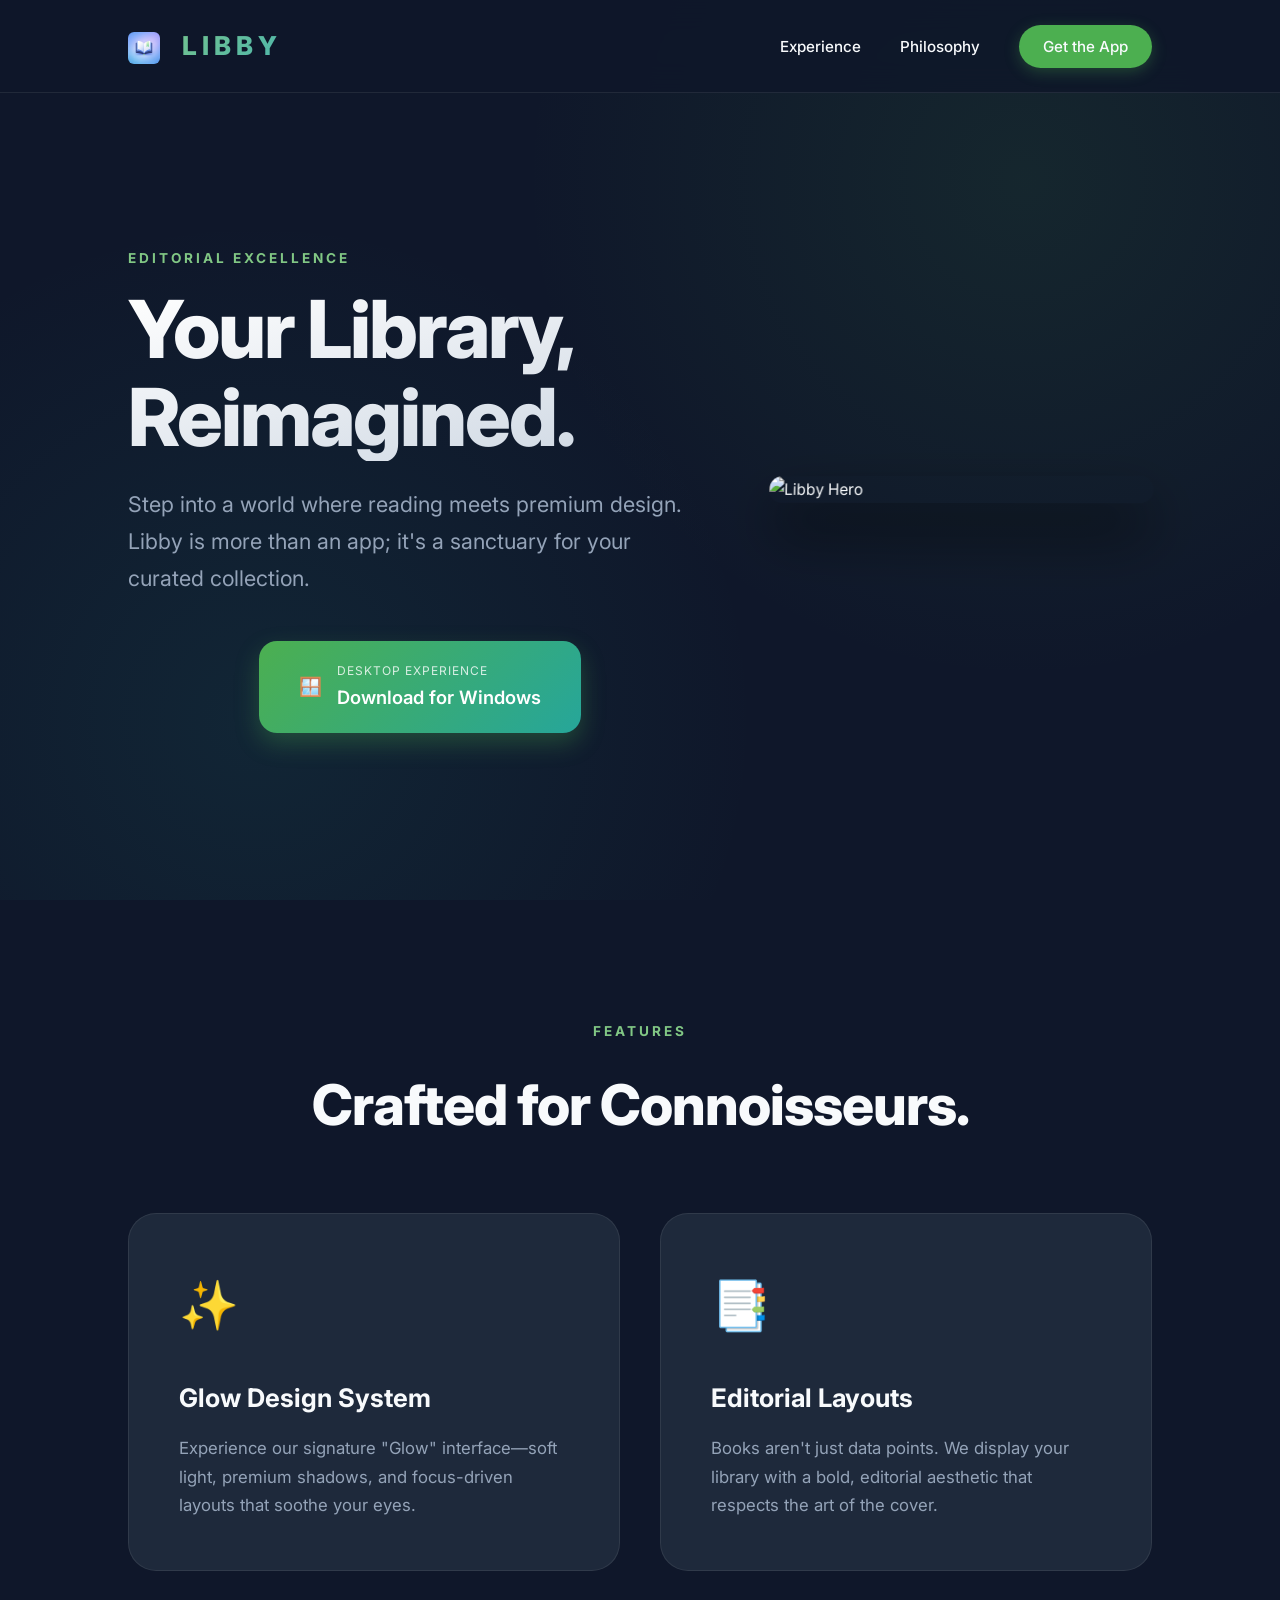
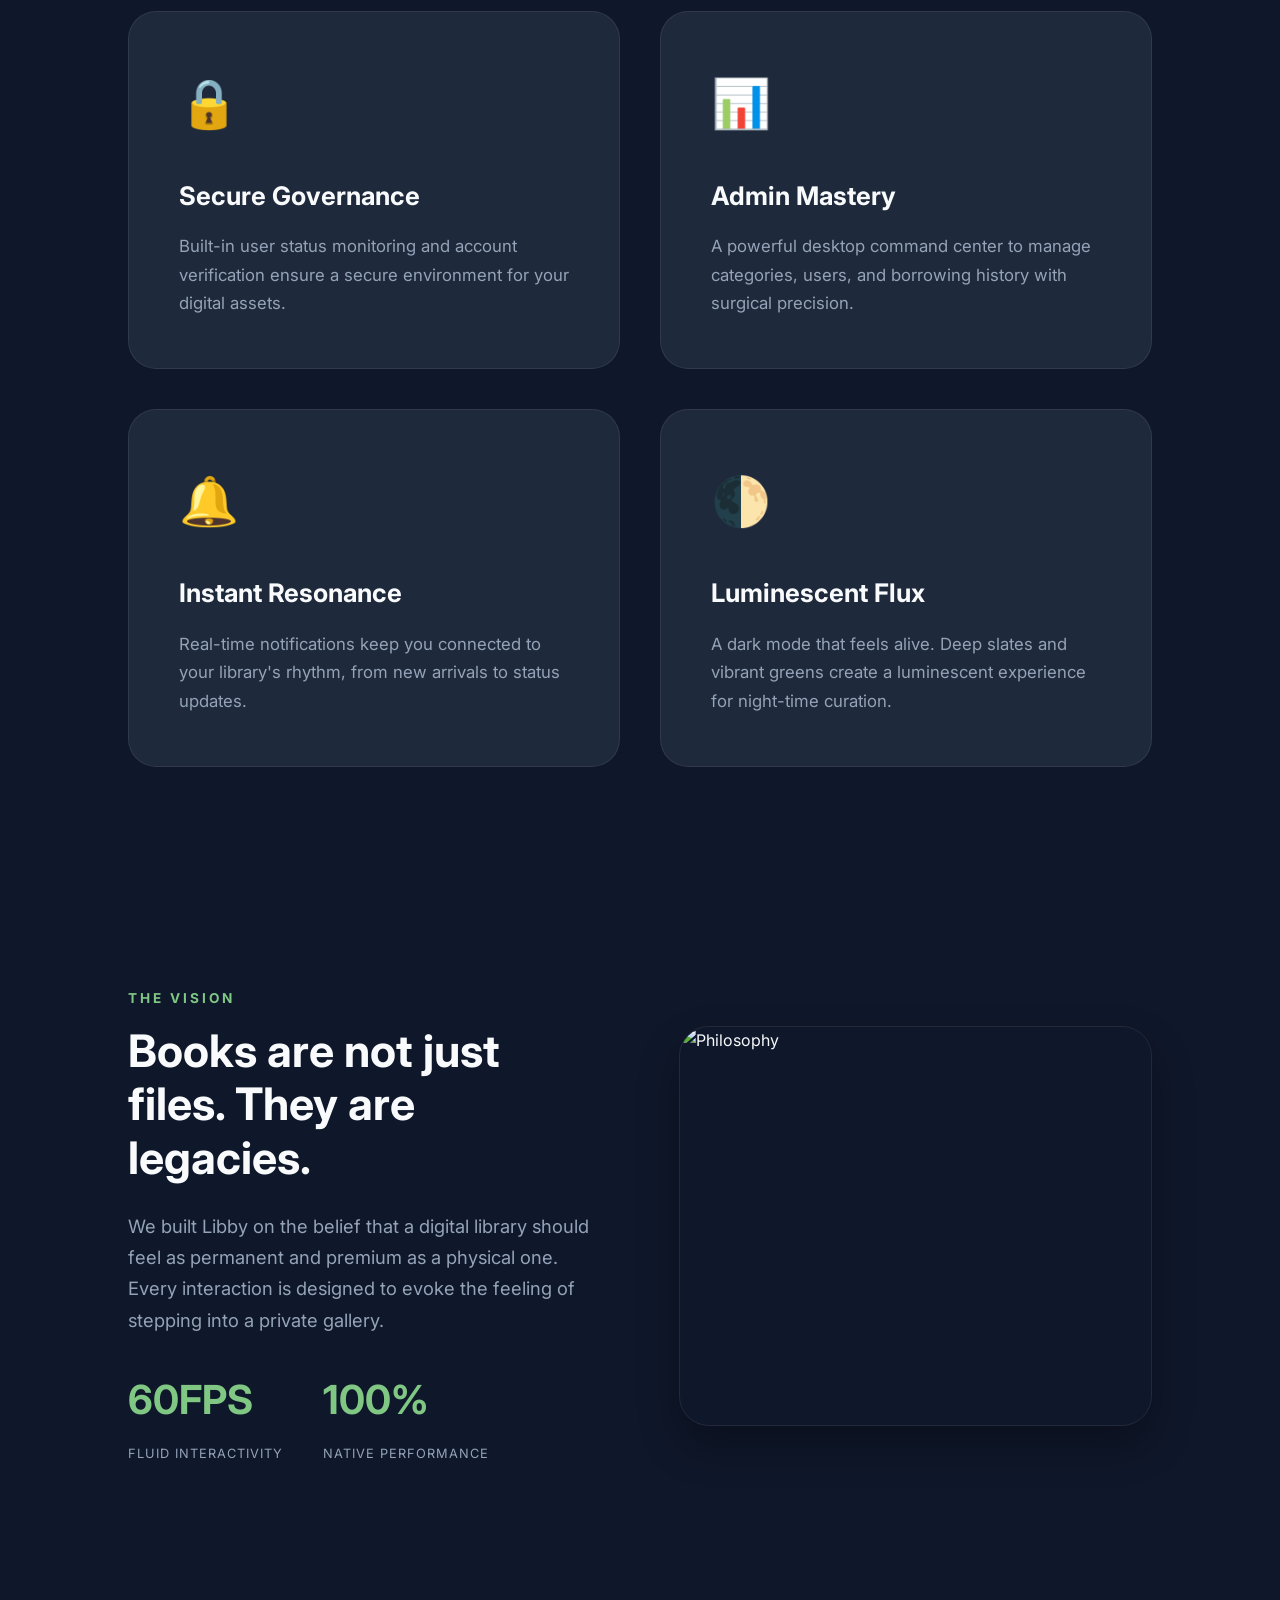
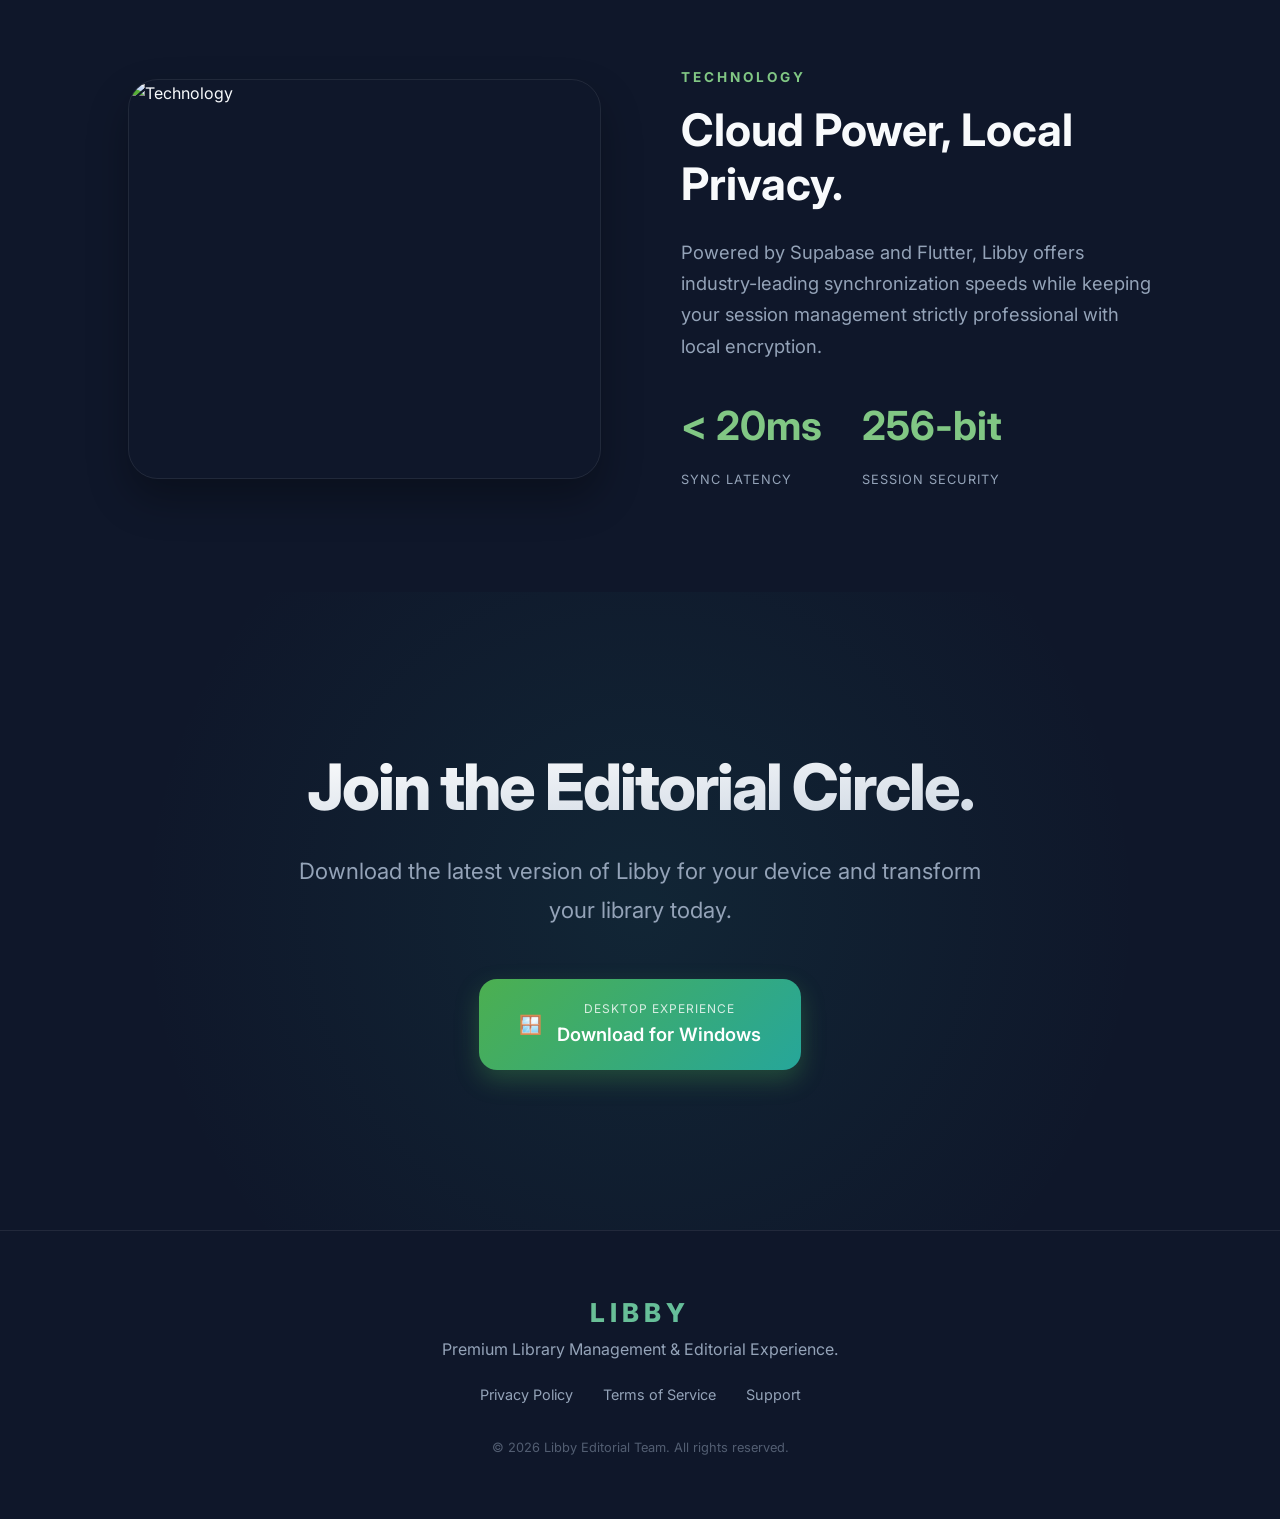
==== index.html @ 7f8b10bc "feat: configure iOS platform support and unsigned IPA build workflow" ====
<!DOCTYPE html>
<html lang="en">
<head>
    <meta charset="UTF-8">
    <meta name="viewport" content="width=device-width, initial-scale=1.0">
    <title>Libby - Premium Editorial Library</title>
    <link rel="icon" type="image/png" href="assets/logo.png">
    <link rel="stylesheet" href="style.css">
    <link href="https://fonts.googleapis.com/css2?family=Inter:wght@300;400;500;600;700;800&display=swap" rel="stylesheet">
    <link rel="stylesheet" href="https://unpkg.com/aos@next/dist/aos.css" />
</head>
<body>
    <nav class="glass-nav">
        <div class="logo">
            <img src="assets/logo.png" alt="Libby Logo" style="height: 32px; margin-right: 12px; vertical-align: middle; border-radius: 6px;">
            LIBBY
        </div>
        <div class="nav-links">
            <a href="#features">Experience</a>
            <a href="#philosophy">Philosophy</a>
            <a href="#download" class="cta-nav">Get the App</a>
        </div>
    </nav>

    <header id="hero" class="hero">
        <div class="hero-content" data-aos="page-flip">
            <span class="section-label">Editorial Excellence</span>
            <h1 class="gradient-text">Your Library, Reimagined.</h1>
            <p class="subtitle">Step into a world where reading meets premium design. Libby is more than an app; it's a sanctuary for your curated collection.</p>
            <div id="download-container" class="download-section">
                <!-- Selectively injected via JS -->
            </div>
        </div>
        <div class="hero-image" data-aos="fade-left">
            <img src="https://images.unsplash.com/photo-1524995997946-a1c2e315a42f?q=80&w=2000&auto=format&fit=crop" alt="Libby Hero" class="hero-img">
        </div>
    </header>

    <section id="features" class="section-header">
        <span class="section-label">Features</span>
        <h2 class="section-title">Crafted for Connoisseurs.</h2>
    </section>

    <section class="features-grid">
        <div class="feature-card" data-aos="fade-up">
            <span class="icon">✨</span>
            <h3>Glow Design System</h3>
            <p>Experience our signature "Glow" interface—soft light, premium shadows, and focus-driven layouts that soothe your eyes.</p>
        </div>
        <div class="feature-card" data-aos="fade-up" data-aos-delay="100">
            <span class="icon">📑</span>
            <h3>Editorial Layouts</h3>
            <p>Books aren't just data points. We display your library with a bold, editorial aesthetic that respects the art of the cover.</p>
        </div>
        <div class="feature-card" data-aos="fade-up" data-aos-delay="200">
            <span class="icon">🔒</span>
            <h3>Secure Governance</h3>
            <p>Built-in user status monitoring and account verification ensure a secure environment for your digital assets.</p>
        </div>
        <div class="feature-card" data-aos="fade-up">
            <span class="icon">📊</span>
            <h3>Admin Mastery</h3>
            <p>A powerful desktop command center to manage categories, users, and borrowing history with surgical precision.</p>
        </div>
        <div class="feature-card" data-aos="fade-up" data-aos-delay="100">
            <span class="icon">🔔</span>
            <h3>Instant Resonance</h3>
            <p>Real-time notifications keep you connected to your library's rhythm, from new arrivals to status updates.</p>
        </div>
        <div class="feature-card" data-aos="fade-up" data-aos-delay="200">
            <span class="icon">🌓</span>
            <h3>Luminescent Flux</h3>
            <p>A dark mode that feels alive. Deep slates and vibrant greens create a luminescent experience for night-time curation.</p>
        </div>
    </section>

    <section id="philosophy" class="info-section">
        <div class="info-content" data-aos="fade-right">
            <span class="section-label">The Vision</span>
            <h2>Books are not just files. They are legacies.</h2>
            <p>We built Libby on the belief that a digital library should feel as permanent and premium as a physical one. Every interaction is designed to evoke the feeling of stepping into a private gallery.</p>
            <div class="stat-group">
                <div class="stat-item">
                    <h4>60FPS</h4>
                    <span>Fluid Interactivity</span>
                </div>
                <div class="stat-item">
                    <h4>100%</h4>
                    <span>Native Performance</span>
                </div>
            </div>
        </div>
        <div class="info-visual" data-aos="zoom-out">
            <img src="https://images.unsplash.com/photo-1481627834876-b7833e8f5570?q=80&w=1000&auto=format&fit=crop" alt="Philosophy" class="info-img">
        </div>
    </section>

    <section class="info-section reverse">
        <div class="info-content" data-aos="fade-left">
            <span class="section-label">Technology</span>
            <h2>Cloud Power, Local Privacy.</h2>
            <p>Powered by Supabase and Flutter, Libby offers industry-leading synchronization speeds while keeping your session management strictly professional with local encryption.</p>
            <div class="stat-group">
                <div class="stat-item">
                    <h4>< 20ms</h4>
                    <span>Sync Latency</span>
                </div>
                <div class="stat-item">
                    <h4>256-bit</h4>
                    <span>Session Security</span>
                </div>
            </div>
        </div>
        <div class="info-visual" data-aos="zoom-out">
            <img src="https://images.unsplash.com/photo-1507842217343-583bb7270b66?q=80&w=1000&auto=format&fit=crop" alt="Technology" class="info-img">
        </div>
    </section>

    <section id="download" class="final-cta">
        <div data-aos="zoom-in">
            <h2 class="gradient-text">Join the Editorial Circle.</h2>
            <p>Download the latest version of Libby for your device and transform your library today.</p>
            <div id="download-container-footer" class="download-section center">
                <!-- Selectively injected via JS -->
            </div>
        </div>
    </section>

    <!-- Mobile Bottom Tab Bar -->
    <nav class="mobile-tab-bar">
        <a href="#hero" class="tab-item active">
            <span class="tab-icon">🏠</span>
            <span class="tab-label">Home</span>
        </a>
        <a href="#features" class="tab-item">
            <span class="tab-icon">✨</span>
            <span class="tab-label">Experience</span>
        </a>
        <a href="#philosophy" class="tab-item">
            <span class="tab-icon">🏛️</span>
            <span class="tab-label">Philosophy</span>
        </a>
        <a href="#download" class="tab-item">
            <span class="tab-icon">⬇️</span>
            <span class="tab-label">Download</span>
        </a>
    </nav>

    <footer>
        <div class="logo">LIBBY</div>
        <p>Premium Library Management & Editorial Experience.</p>
        <div class="footer-links">
            <a href="#">Privacy Policy</a>
            <a href="#">Terms of Service</a>
            <a href="#">Support</a>
        </div>
        <p style="margin-top: 30px; opacity: 0.5; font-size: 0.8rem;">&copy; 2026 Libby Editorial Team. All rights reserved.</p>
    </footer>

    <script src="https://unpkg.com/aos@next/dist/aos.js"></script>
    <script src="script.js"></script>
</body>
</html>
---- style.css ----
:root {
    --primary-core: #4CAF50;
    --primary-glow: #81C784;
    --secondary-core: #26A69A;
    --secondary-glow: #4DB6AC;
    --accent-blue: #4FC3F7;
    --bg-dark: #0F172A;
    --card-bg: #1E293B;
    --text-main: #F8FAFC;
    --text-muted: #94A3B8;
    --glass-border: rgba(255, 255, 255, 0.08);
}

* {
    margin: 0;
    padding: 0;
    box-sizing: border-box;
}

body {
    font-family: 'Inter', -apple-system, BlinkMacSystemFont, sans-serif;
    background-color: var(--bg-dark);
    color: var(--text-main);
    line-height: 1.7;
    overflow-x: hidden;
    scroll-behavior: smooth;
}

/* Scrollbar */
::-webkit-scrollbar {
    width: 8px;
}
::-webkit-scrollbar-track {
    background: var(--bg-dark);
}
::-webkit-scrollbar-thumb {
    background: var(--card-bg);
    border-radius: 4px;
}
::-webkit-scrollbar-thumb:hover {
    background: var(--primary-core);
}

/* Nav */
.glass-nav {
    position: fixed;
    top: 0;
    width: 100%;
    padding: 24px 10%;
    display: flex;
    justify-content: space-between;
    align-items: center;
    background: rgba(15, 23, 42, 0.85);
    backdrop-filter: blur(15px);
    z-index: 1000;
    border-bottom: 1px solid var(--glass-border);
}

.logo {
    font-size: 26px;
    font-weight: 800;
    letter-spacing: 5px;
    background: linear-gradient(135deg, var(--primary-glow), var(--secondary-glow));
    -webkit-background-clip: text;
    background-clip: text;
    -webkit-text-fill-color: transparent;
    text-transform: uppercase;
}

.nav-links a {
    color: var(--text-main);
    text-decoration: none;
    margin-left: 35px;
    font-weight: 500;
    font-size: 0.95rem;
    transition: color 0.3s ease;
}

.nav-links a:hover {
    color: var(--primary-glow);
}

.cta-nav {
    background: var(--primary-core);
    padding: 12px 24px;
    border-radius: 30px;
    box-shadow: 0 4px 15px rgba(76, 175, 80, 0.3);
}

/* Hero */
.hero {
    min-height: 100vh;
    display: flex;
    align-items: center;
    padding: 80px 10% 0;
    background: 
        radial-gradient(circle at 80% 20%, rgba(76, 175, 80, 0.1), transparent 40%),
        radial-gradient(circle at 20% 80%, rgba(38, 166, 154, 0.1), transparent 40%);
}

.hero-content {
    flex: 1.2;
    padding-right: 50px;
}

.gradient-text {
    font-size: 5rem;
    line-height: 1.1;
    font-weight: 800;
    margin-bottom: 25px;
    background: linear-gradient(to bottom right, #FFFFFF, #CBD5E1);
    -webkit-background-clip: text;
    background-clip: text;
    -webkit-text-fill-color: transparent;
    letter-spacing: -2px;
}

.subtitle {
    font-size: 1.35rem;
    color: var(--text-muted);
    max-width: 580px;
    margin-bottom: 45px;
    font-weight: 400;
}

.hero-image {
    flex: 0.8;
    position: relative;
    display: flex;
    justify-content: center;
}

.hero-img {
    width: 100%;
    max-width: 500px;
    border-radius: 30px;
    box-shadow: 0 30px 60px rgba(0,0,0,0.6);
    transform: perspective(1500px) rotateY(-10deg) rotateX(5deg);
    transition: transform 0.5s ease;
}

.hero-img:hover {
    transform: perspective(1500px) rotateY(-2deg) rotateX(0deg);
}

/* Buttons */
.download-section {
    display: flex;
    gap: 20px;
    justify-content: center; /* Centered by default */
}

.download-btn {
    padding: 20px 40px;
    border-radius: 18px;
    font-size: 1.15rem;
    font-weight: 600;
    text-decoration: none;
    transition: all 0.4s cubic-bezier(0.175, 0.885, 0.32, 1.275);
    display: flex;
    align-items: center;
    gap: 15px;
}

.btn-primary {
    background: linear-gradient(135deg, var(--primary-core), var(--secondary-core));
    color: white;
    box-shadow: 0 10px 25px rgba(76, 175, 80, 0.3);
}

.btn-primary:hover {
    transform: translateY(-8px) scale(1.02);
    box-shadow: 0 20px 40px rgba(76, 175, 80, 0.5);
}

.btn-text small {
    display: block;
    font-size: 0.75rem;
    opacity: 0.8;
    font-weight: 400;
    text-transform: uppercase;
    letter-spacing: 1px;
}

/* Feature Grid */
.section-header {
    text-align: center;
    padding: 120px 10% 60px;
}

.section-label {
    text-transform: uppercase;
    color: var(--primary-glow);
    font-weight: 700;
    letter-spacing: 3px;
    font-size: 0.85rem;
    margin-bottom: 15px;
    display: block;
}

.section-title {
    font-size: 3.5rem;
    font-weight: 800;
    letter-spacing: -1px;
}

.features-grid {
    padding: 0 10% 120px;
    display: grid;
    grid-template-columns: repeat(auto-fit, minmax(320px, 1fr));
    gap: 40px;
}

.feature-card {
    background: var(--card-bg);
    padding: 50px;
    border-radius: 28px;
    border: 1px solid var(--glass-border);
    transition: all 0.4s ease;
    position: relative;
    overflow: hidden;
}

.feature-card:hover {
    transform: translateY(-15px);
    border-color: rgba(76, 175, 80, 0.4);
    box-shadow: 0 20px 50px rgba(0,0,0,0.3);
}

.feature-card .icon {
    font-size: 48px;
    margin-bottom: 30px;
    display: block;
}

.feature-card h3 {
    font-size: 1.6rem;
    margin-bottom: 15px;
    font-weight: 700;
}

.feature-card p {
    color: var(--text-muted);
    font-size: 1.05rem;
}

/* Deep Info Sections */
.info-section {
    padding: 100px 10%;
    display: flex;
    align-items: center;
    gap: 80px;
}

.info-section.reverse {
    flex-direction: row-reverse;
}

.info-content {
    flex: 1;
}

.info-visual {
    flex: 1;
    height: 400px;
    border-radius: 30px;
    overflow: hidden;
    border: 1px solid var(--glass-border);
    box-shadow: 0 20px 40px rgba(0,0,0,0.3);
}

.info-img {
    width: 100%;
    height: 100%;
    object-fit: cover;
    transition: transform 0.6s cubic-bezier(0.165, 0.84, 0.44, 1);
}

.info-visual:hover .info-img {
    transform: scale(1.08);
}

.info-content h2 {
    font-size: 2.8rem;
    margin-bottom: 25px;
    line-height: 1.2;
}

.info-content p {
    color: var(--text-muted);
    font-size: 1.15rem;
    margin-bottom: 30px;
}

.stat-group {
    display: flex;
    gap: 40px;
}

.stat-item h4 {
    font-size: 2.5rem;
    color: var(--primary-glow);
    margin-bottom: 5px;
}

.stat-item span {
    text-transform: uppercase;
    font-size: 0.8rem;
    letter-spacing: 1px;
    color: var(--text-muted);
}

/* Final CTA */
.final-cta {
    padding: 160px 10%;
    text-align: center;
    background: radial-gradient(circle at center, rgba(38, 166, 154, 0.1), transparent 70%);
}

.final-cta h2 {
    font-size: 4rem;
    font-weight: 800;
    margin-bottom: 30px;
    letter-spacing: -2px;
}

.final-cta p {
    font-size: 1.4rem;
    color: var(--text-muted);
    max-width: 700px;
    margin: 0 auto 50px;
}

/* Footer */
footer {
    padding: 60px 10%;
    text-align: center;
    border-top: 1px solid var(--glass-border);
    color: var(--text-muted);
}

.footer-links {
    margin-top: 20px;
    display: flex;
    justify-content: center;
    gap: 30px;
}

.footer-links a {
    color: var(--text-muted);
    text-decoration: none;
    font-size: 0.9rem;
}

/* Animations matching App */
@keyframes glow-pulse {
    0% { box-shadow: 0 0 5px rgba(76, 175, 80, 0.2); }
    50% { box-shadow: 0 0 20px rgba(76, 175, 80, 0.4); }
    100% { box-shadow: 0 0 5px rgba(76, 175, 80, 0.2); }
}

[data-aos="page-flip"] {
    transform: perspective(2500px) rotateY(-110deg);
    opacity: 0;
    transition-property: transform, opacity;
}

[data-aos="page-flip"].aos-animate {
    transform: perspective(2500px) rotateY(0deg);
    opacity: 1;
}

/* Mobile Bottom Navigation Bar (Tab Bar) */
.mobile-tab-bar {
    display: none; /* Hidden by default (Desktop) */
    position: fixed;
    bottom: 0;
    width: 100%;
    background: rgba(15, 23, 42, 0.9);
    backdrop-filter: blur(20px);
    border-top: 1px solid var(--glass-border);
    display: none; /* Will be set to flex in mobile MQ */
    justify-content: space-around;
    padding: 10px 0 25px; /* Added bottom padding for safe area */
    z-index: 1001;
    box-shadow: 0 -10px 30px rgba(0,0,0,0.5);
}

.tab-item {
    display: flex;
    flex-direction: column;
    align-items: center;
    text-decoration: none;
    color: var(--text-muted);
    gap: 4px;
    width: 25%;
    transition: all 0.3s ease;
}

.tab-icon {
    font-size: 1.2rem;
}

.tab-label {
    font-size: 0.7rem;
    font-weight: 500;
    text-transform: uppercase;
    letter-spacing: 0.5px;
}

.tab-item.active {
    color: var(--primary-glow);
}

.tab-item.active .tab-icon {
    transform: scale(1.1);
}

/* Mobile Adjustments */
@media (max-width: 1024px) {
    .glass-nav .nav-links {
        display: none; /* Hide header links on mobile/tablet */
    }

    .mobile-tab-bar {
        display: flex; /* Show bottom tab bar */
    }

    .hero {
        flex-direction: column;
        text-align: center;
        padding-top: 140px;
    }
    .hero-content {
        padding-right: 0;
        margin-bottom: 60px;
        display: flex;
        flex-direction: column;
        align-items: center; /* Center content items */
        text-align: center;
    }
    .gradient-text {
        font-size: 3.5rem;
    }
    .info-section {
        flex-direction: column;
        gap: 40px;
        text-align: center;
    }
    .info-section.reverse {
        flex-direction: column;
    }
    .stat-group {
        justify-content: center;
    }
    
    footer {
        padding-bottom: 120px; /* Space for tab bar */
    }
}
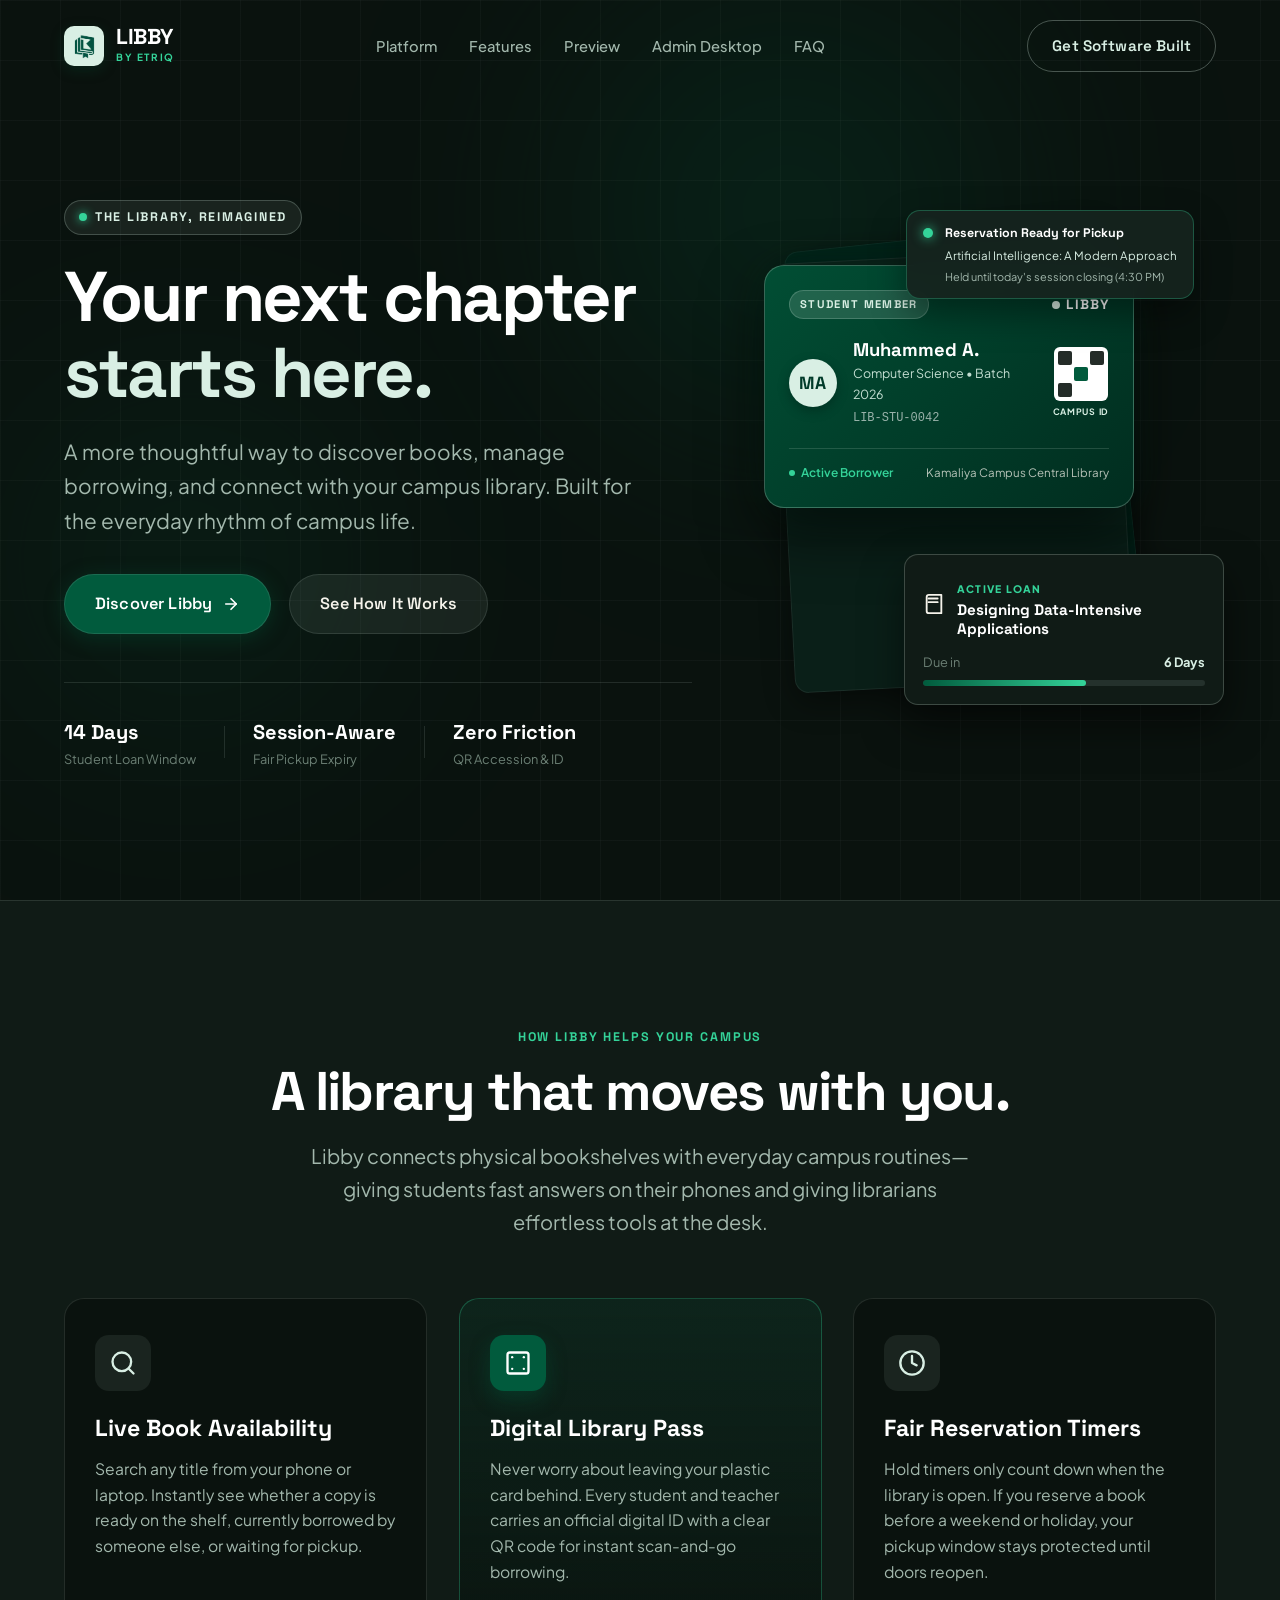
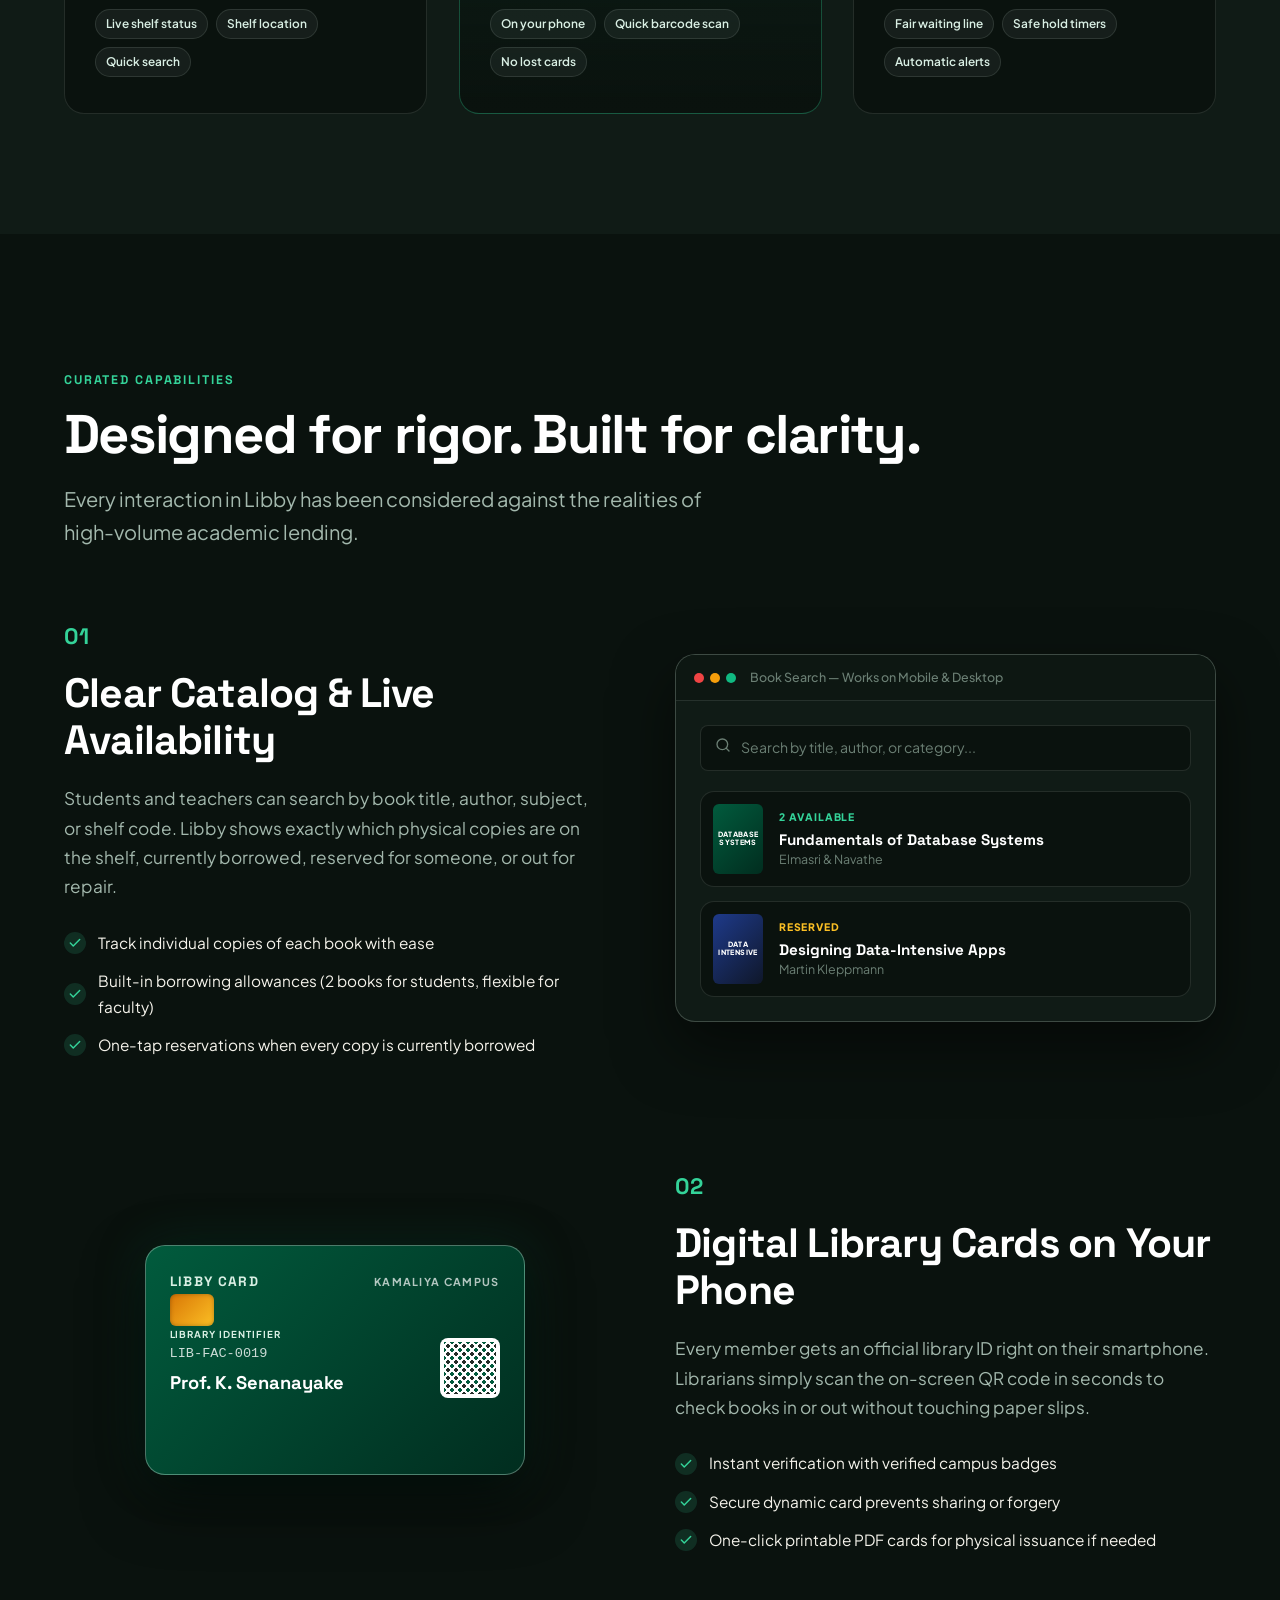
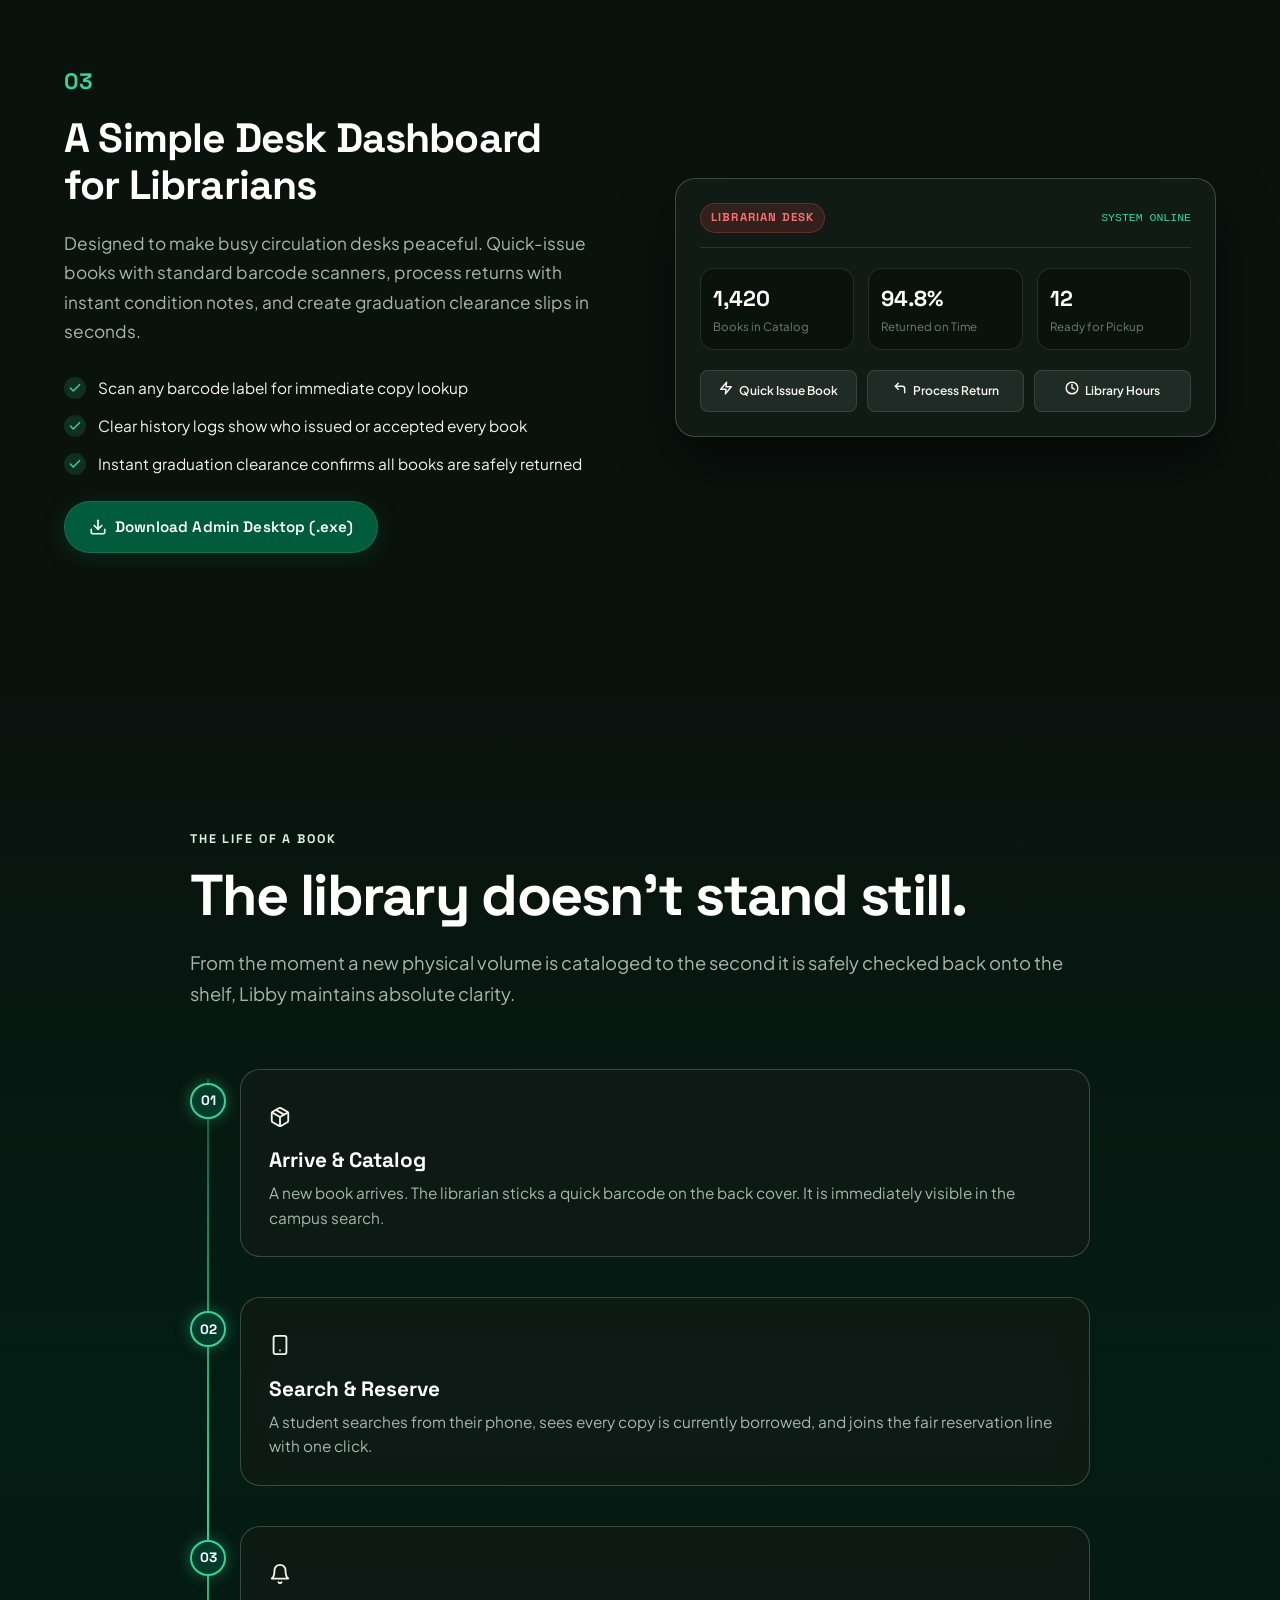
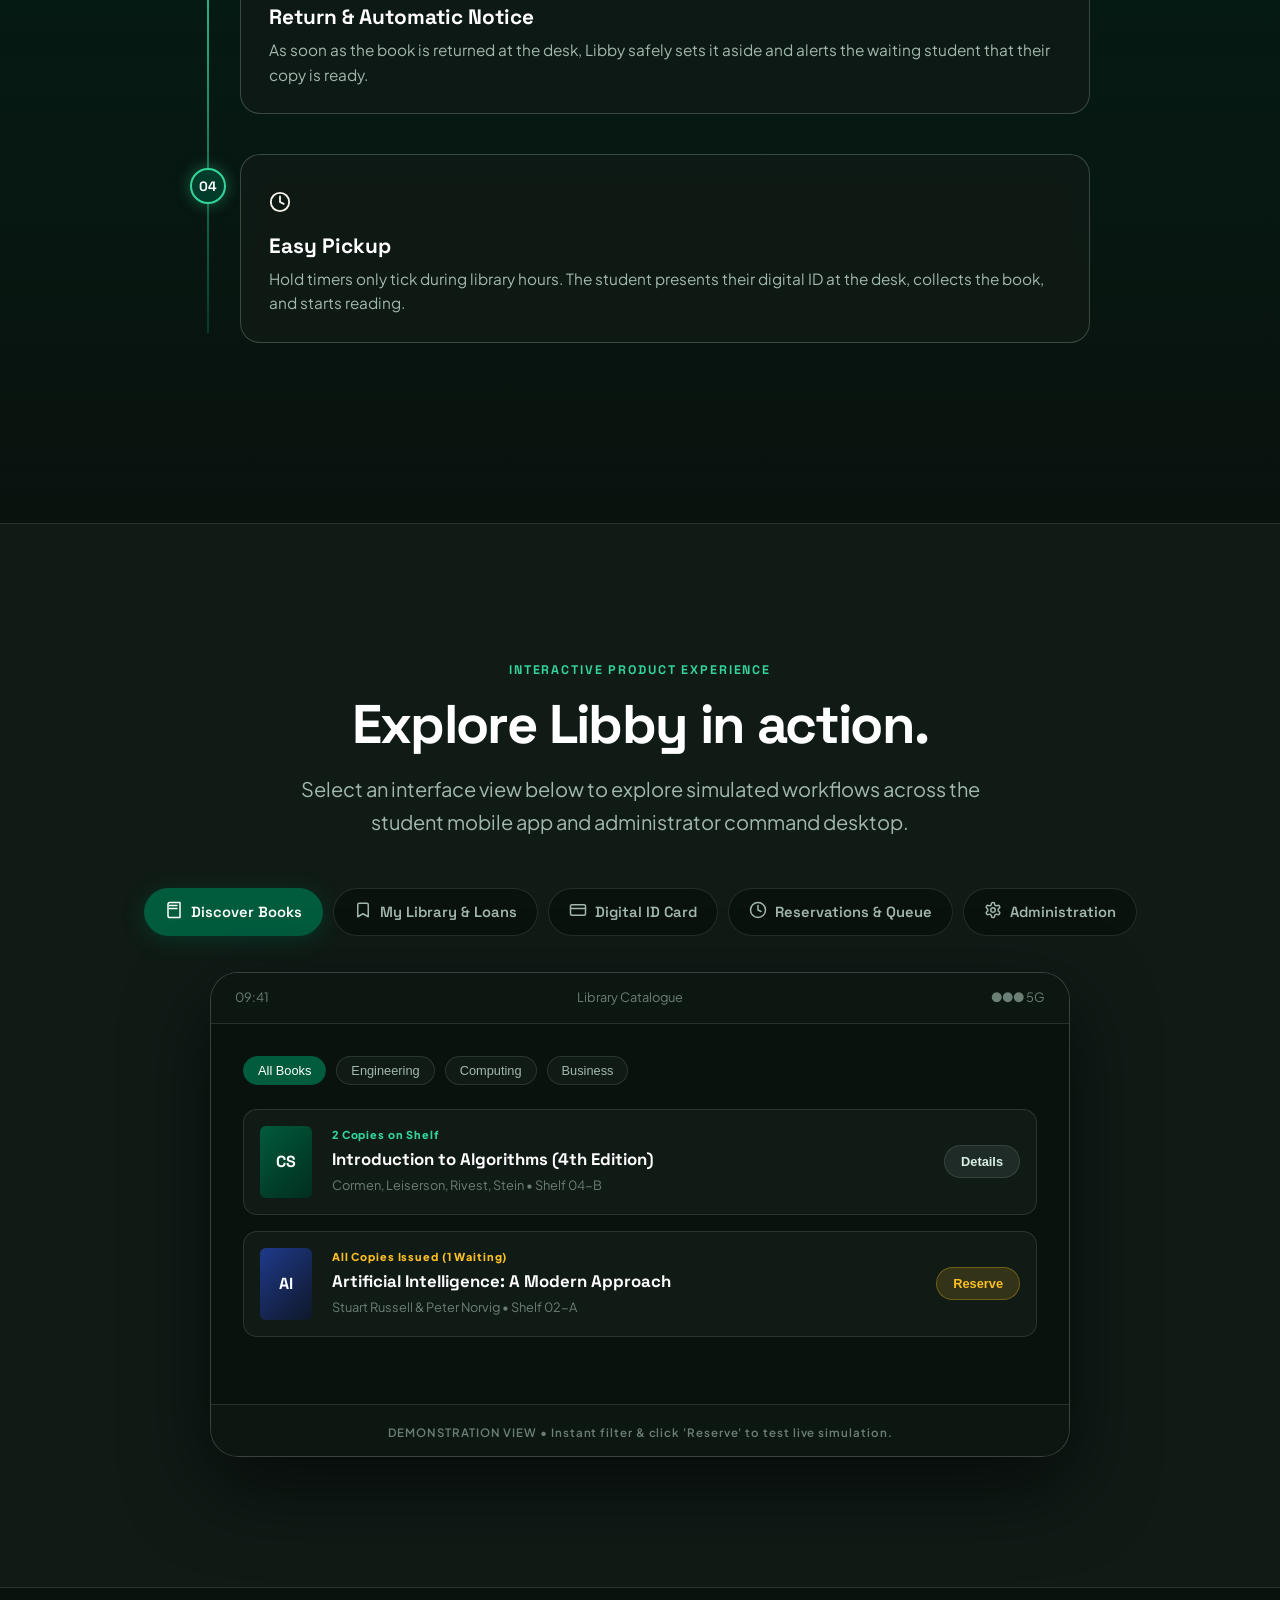
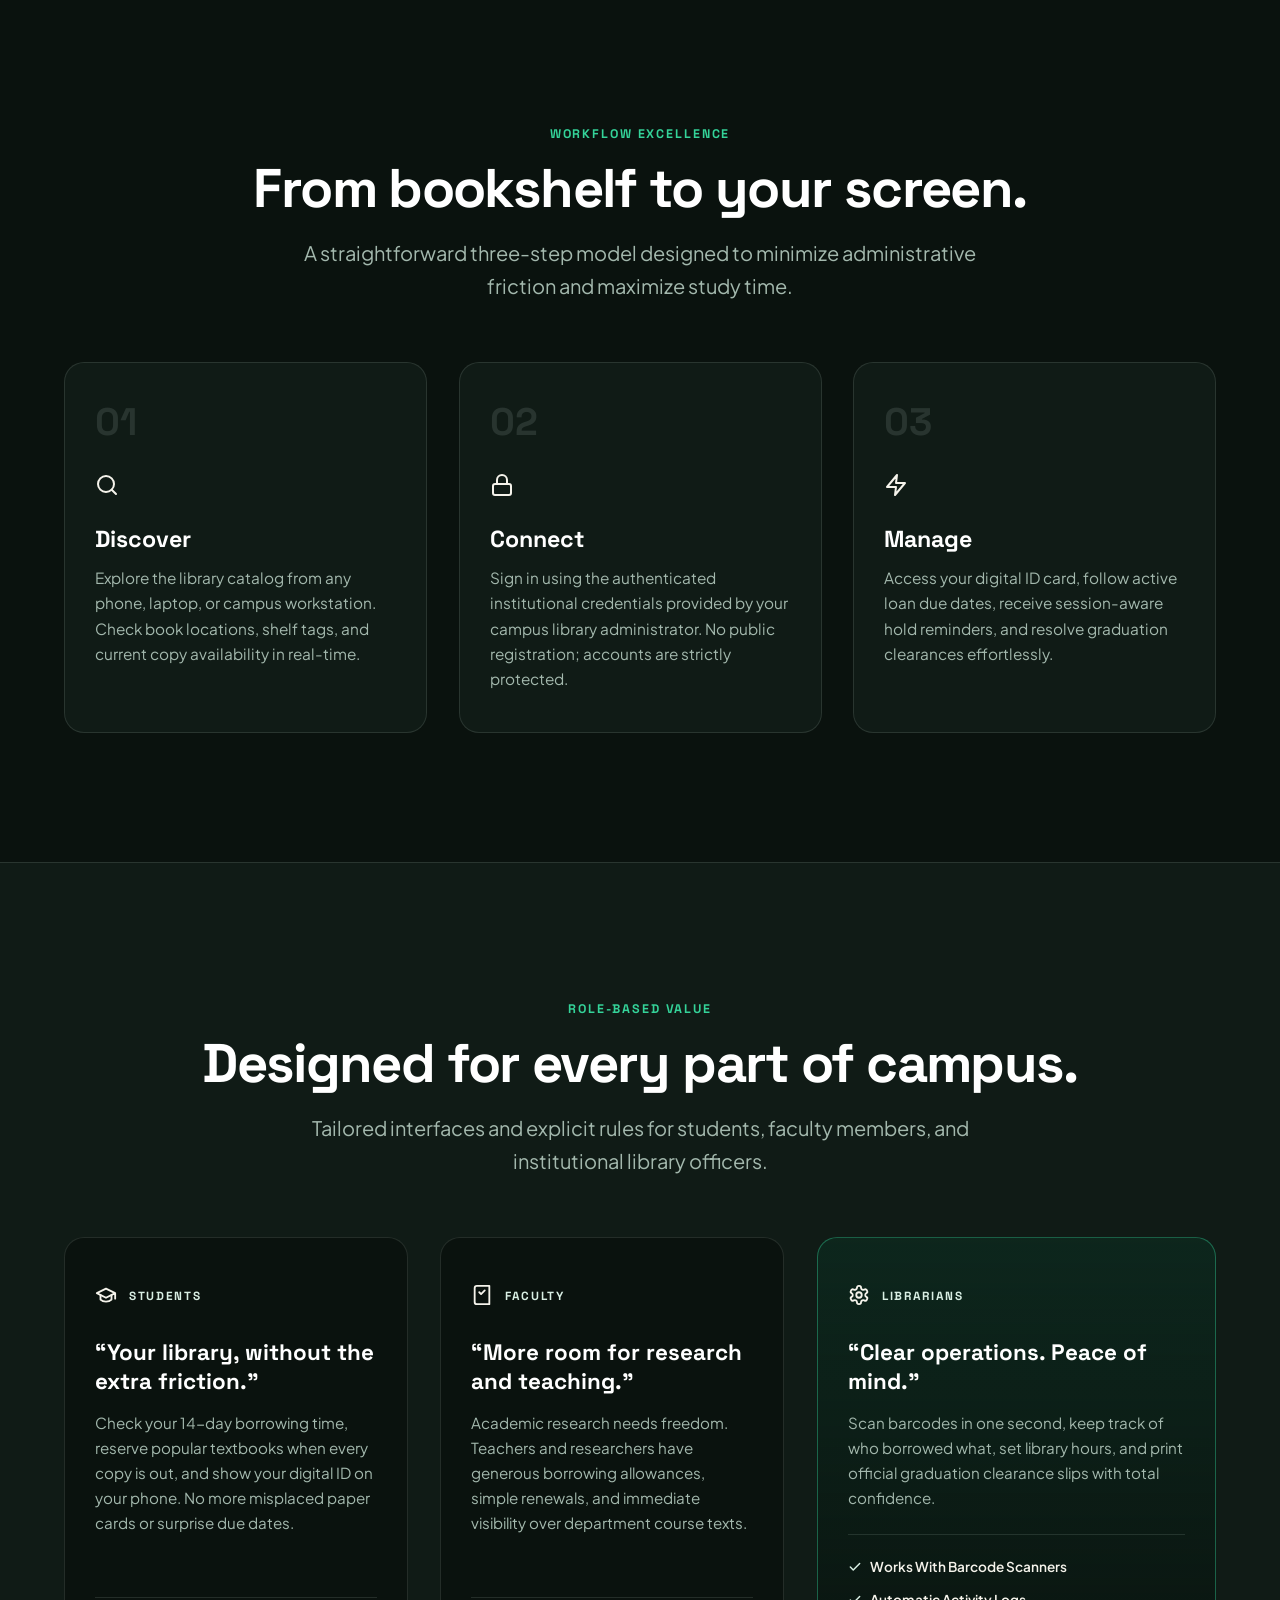
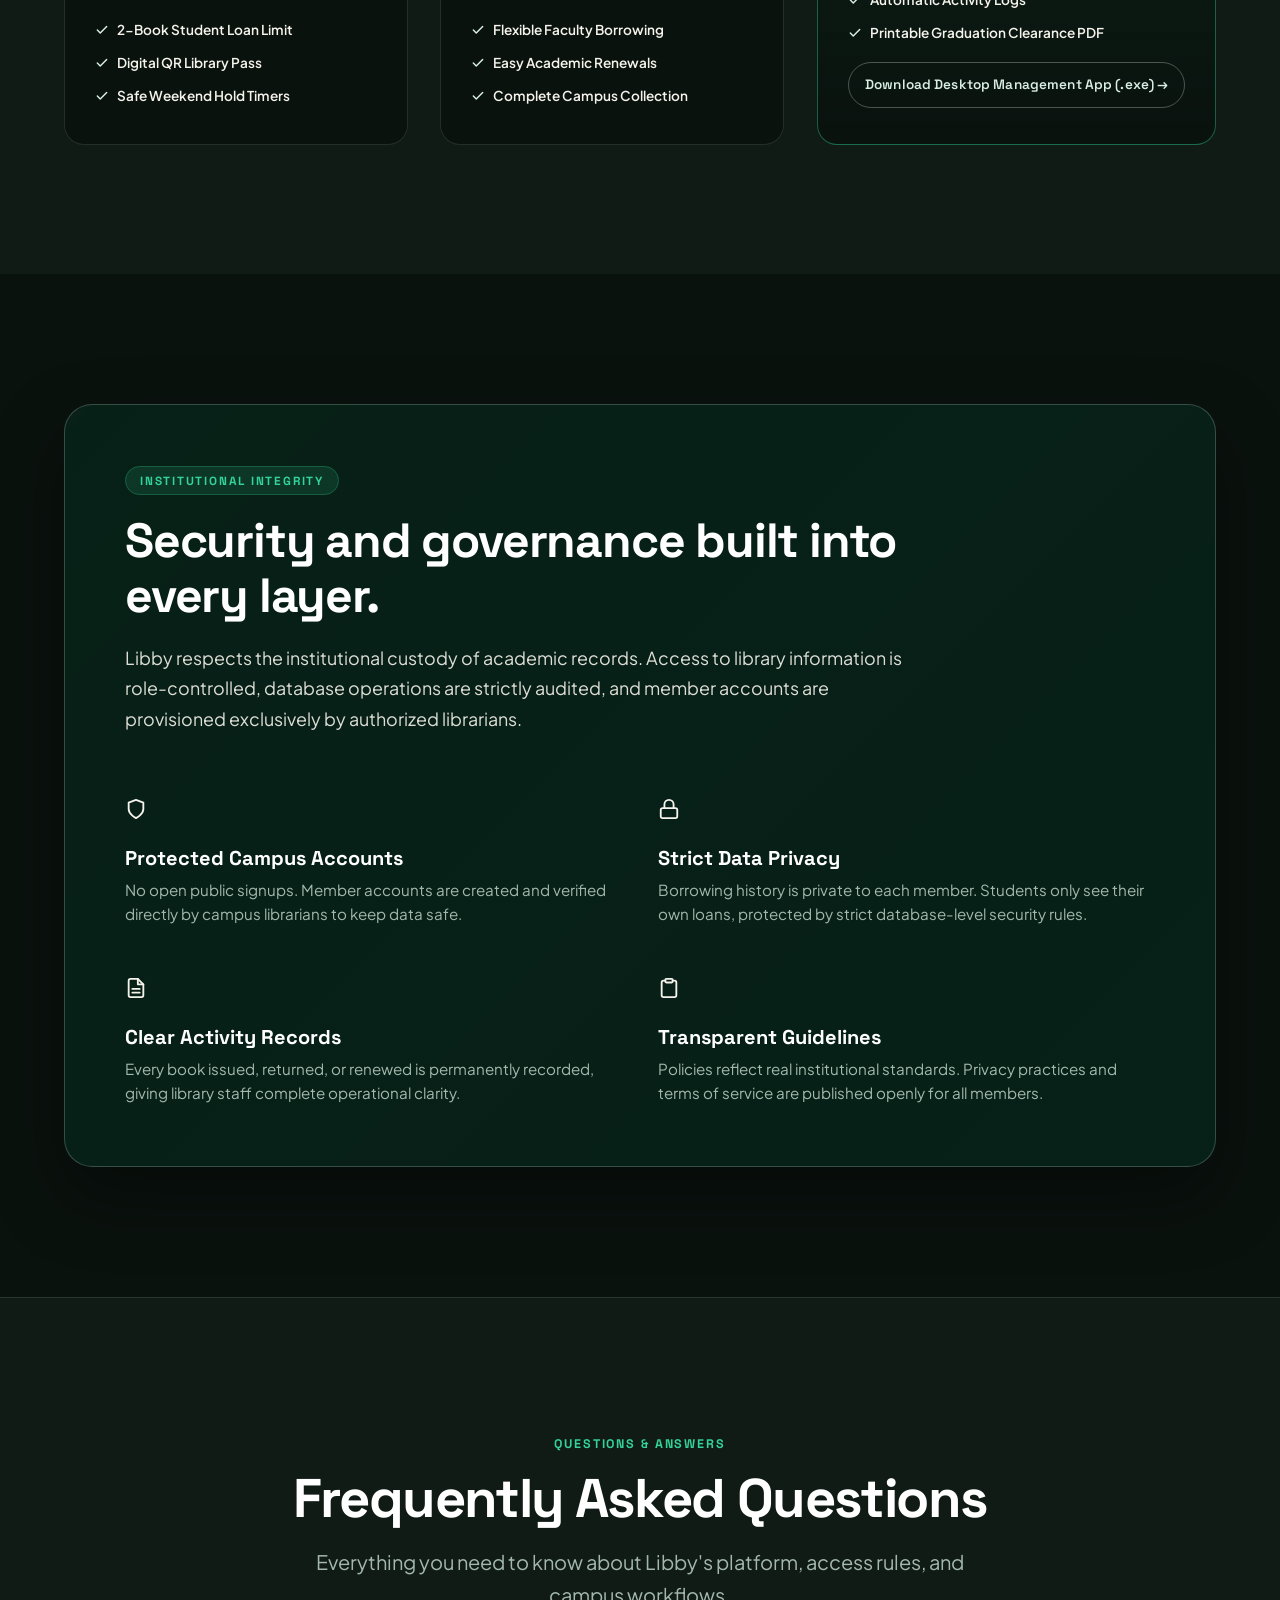
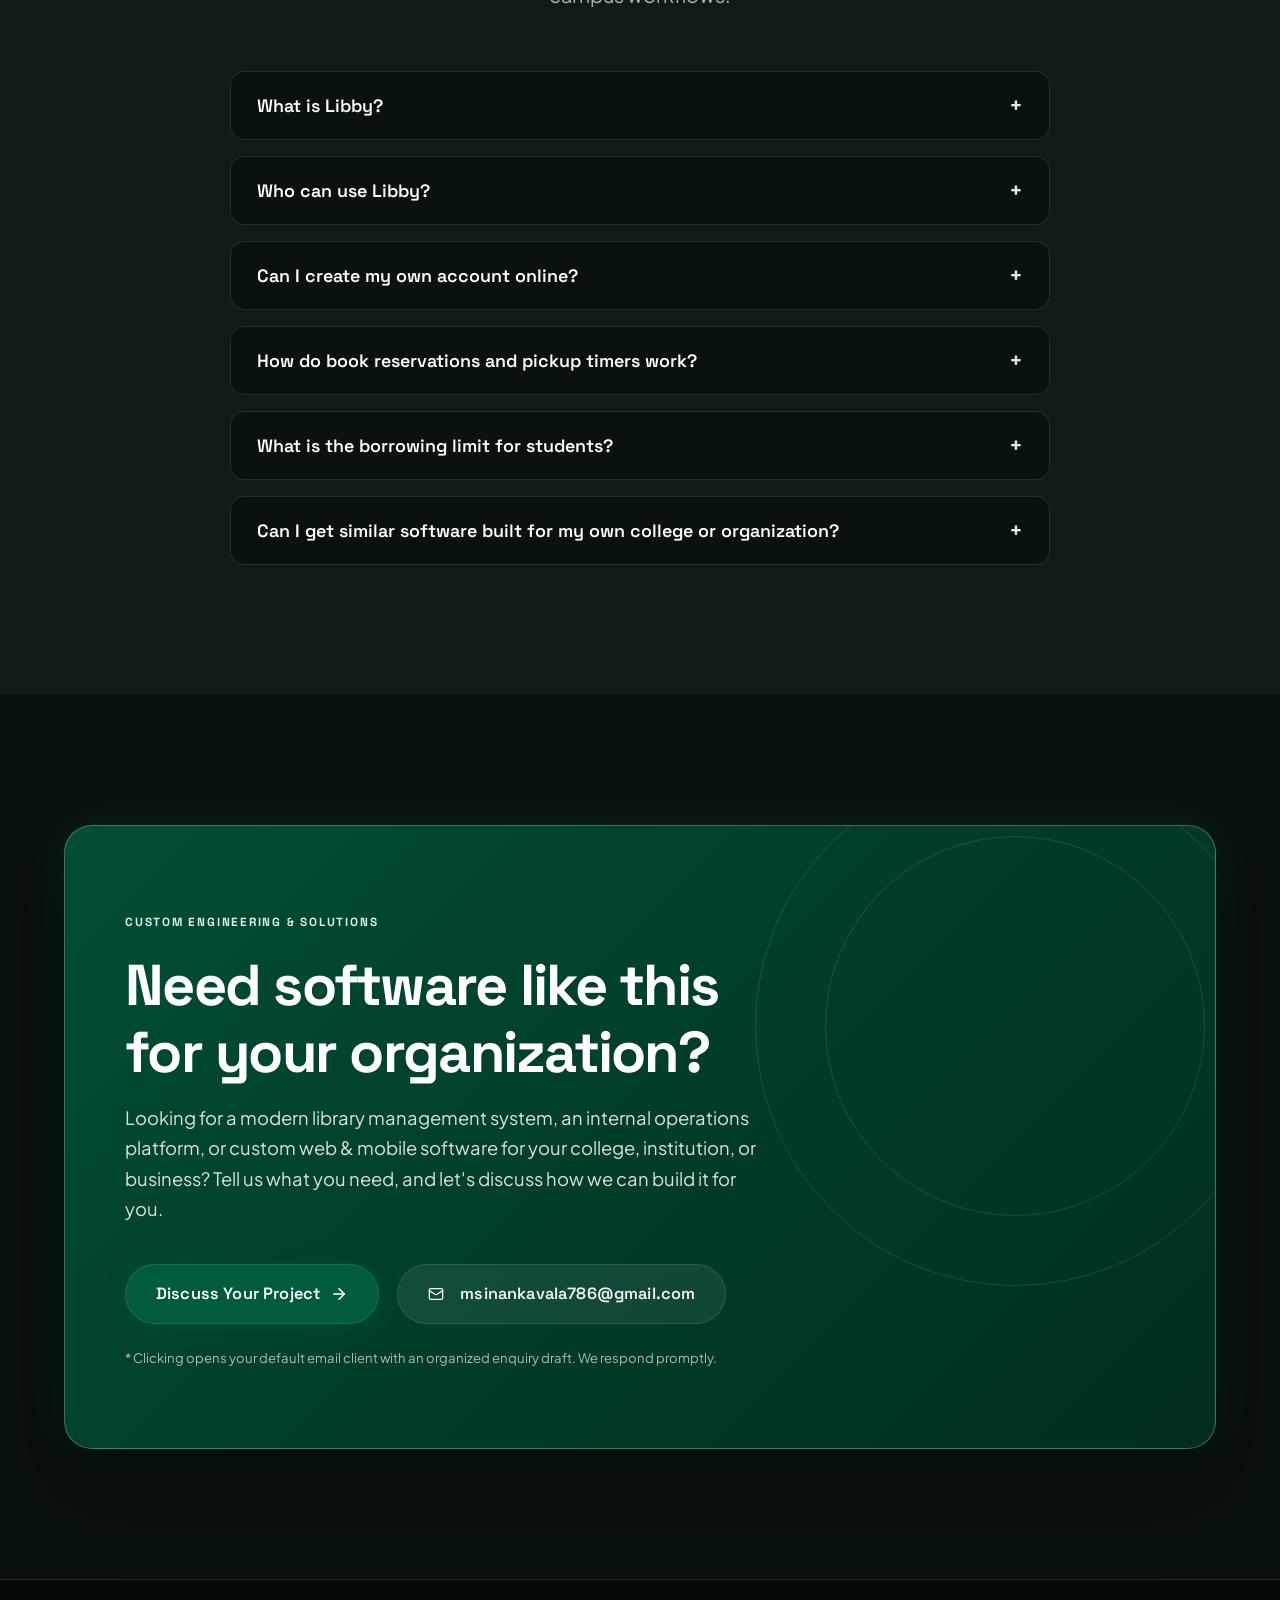
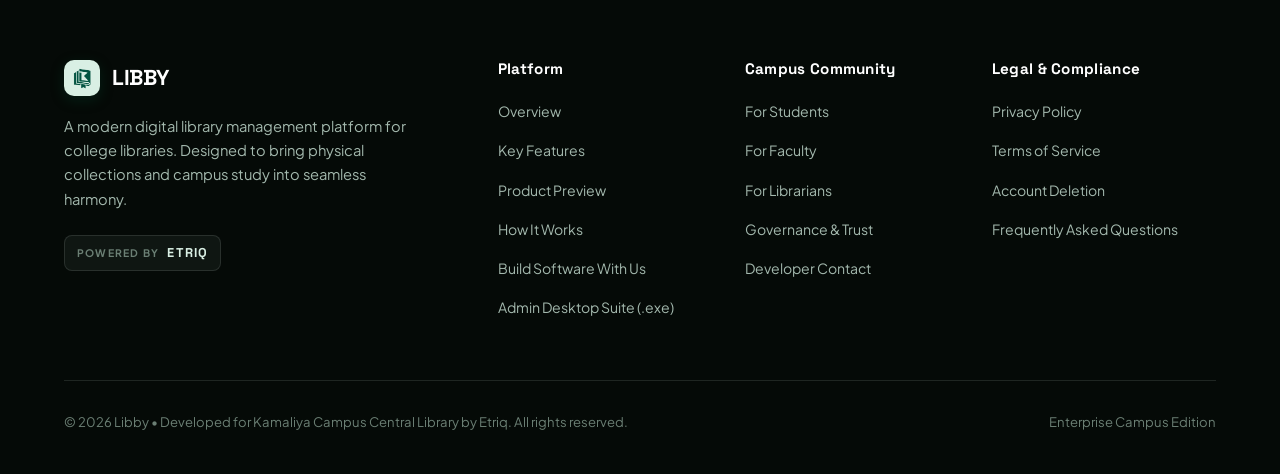
==== commit 28964e1e: "feat: sync latest marketing website, legal pages, assets, and v1.5.0 installer release link" ====
--- a/index.html
+++ b/index.html
@@ -1,163 +1,1123 @@
 <!DOCTYPE html>
 <html lang="en">
 <head>
-    <meta charset="UTF-8">
-    <meta name="viewport" content="width=device-width, initial-scale=1.0">
-    <title>Libby - Premium Editorial Library</title>
-    <link rel="icon" type="image/png" href="assets/logo.png">
-    <link rel="stylesheet" href="style.css">
-    <link href="https://fonts.googleapis.com/css2?family=Inter:wght@300;400;500;600;700;800&display=swap" rel="stylesheet">
-    <link rel="stylesheet" href="https://unpkg.com/aos@next/dist/aos.css" />
+  <meta charset="UTF-8">
+  <meta name="viewport" content="width=device-width, initial-scale=1.0">
+  <title>Libby — Your Campus Library, Reimagined</title>
+  <meta name="description" content="Libby modernizes campus library operations with digital book discovery, real-time circulation, digital library cards, and administrative control. Built by Etriq.">
+  <meta name="theme-color" content="#013B2A">
+  <link rel="canonical" href="https://libby.etriq.online/">
+  <meta property="og:title" content="Libby — Your Campus Library, Reimagined">
+  <meta property="og:description" content="A more thoughtful way to discover books, manage borrowing, and connect with your campus library.">
+  <meta property="og:type" content="website">
+  <meta property="og:url" content="https://libby.etriq.online/">
+  <meta property="og:image" content="assets/libby_logo.png">
+
+  <!-- Favicon / Web Tab Icon -->
+  <link rel="icon" type="image/png" href="assets/libby_logo.png">
+  <link rel="apple-touch-icon" href="assets/libby_logo.png">
+
+  <!-- Typography: Space Grotesk (Headings) + Plus Jakarta Sans (Body) -->
+  <link rel="preconnect" href="https://fonts.googleapis.com">
+  <link rel="preconnect" href="https://fonts.gstatic.com" crossorigin>
+  <link href="https://fonts.googleapis.com/css2?family=Plus+Jakarta+Sans:ital,wght@0,300;0,400;0,500;0,600;0,700;0,800;1,400&family=Space+Grotesk:wght@400;500;600;700&display=swap" rel="stylesheet">
+
+  <link rel="stylesheet" href="style.css">
 </head>
-<body>
-    <nav class="glass-nav">
-        <div class="logo">
-            <img src="assets/logo.png" alt="Libby Logo" style="height: 32px; margin-right: 12px; vertical-align: middle; border-radius: 6px;">
-            LIBBY
-        </div>
-        <div class="nav-links">
-            <a href="#features">Experience</a>
-            <a href="#philosophy">Philosophy</a>
-            <a href="#download" class="cta-nav">Get the App</a>
-        </div>
-    </nav>
-
-    <header id="hero" class="hero">
-        <div class="hero-content" data-aos="page-flip">
-            <span class="section-label">Editorial Excellence</span>
-            <h1 class="gradient-text">Your Library, Reimagined.</h1>
-            <p class="subtitle">Step into a world where reading meets premium design. Libby is more than an app; it's a sanctuary for your curated collection.</p>
-            <div id="download-container" class="download-section">
-                <!-- Selectively injected via JS -->
-            </div>
-        </div>
-        <div class="hero-image" data-aos="fade-left">
-            <img src="https://images.unsplash.com/photo-1524995997946-a1c2e315a42f?q=80&w=2000&auto=format&fit=crop" alt="Libby Hero" class="hero-img">
-        </div>
-    </header>
-
-    <section id="features" class="section-header">
-        <span class="section-label">Features</span>
-        <h2 class="section-title">Crafted for Connoisseurs.</h2>
+<body data-theme="dark">
+
+  <!-- Accessible Skip Link -->
+  <a href="#main-content" class="skip-link">Skip to main content</a>
+
+  <!-- Global Header & Sticky Navigation -->
+  <header class="site-header" id="navbar">
+    <div class="nav-container">
+      <a href="#" class="brand-link" aria-label="Libby Home">
+        <div class="brand-icon-wrap">
+          <img src="assets/libby_logo.png" alt="Libby Logo" class="brand-logo" width="28" height="28">
+        </div>
+        <div class="brand-text-block">
+          <span class="brand-name">LIBBY</span>
+          <span class="brand-tagline">BY ETRIQ</span>
+        </div>
+      </a>
+
+      <!-- Desktop Links: Streamlined and Focused -->
+      <nav class="nav-desktop" aria-label="Main Navigation">
+        <ul class="nav-links">
+          <li><a href="#overview" class="nav-item">Platform</a></li>
+          <li><a href="#features" class="nav-item">Features</a></li>
+          <li><a href="#showcase" class="nav-item">Preview</a></li>
+          <li><a href="admin-download/" class="nav-item">Admin Desktop</a></li>
+          <li><a href="#faq" class="nav-item">FAQ</a></li>
+        </ul>
+      </nav>
+
+      <!-- Action Button & Hamburger -->
+      <div class="nav-actions">
+        <a href="#custom-software" class="btn btn-outline nav-cta">Get Software Built</a>
+        <button class="hamburger-btn" id="mobile-toggle" aria-label="Toggle navigation menu" aria-expanded="false" aria-controls="mobile-nav">
+          <span class="hamburger-bar"></span>
+          <span class="hamburger-bar"></span>
+          <span class="hamburger-bar"></span>
+        </button>
+      </div>
+    </div>
+
+    <!-- Mobile Drawer Menu -->
+    <div class="nav-mobile-drawer" id="mobile-nav" hidden>
+      <div class="mobile-nav-inner">
+        <ul class="mobile-links">
+          <li><a href="#overview" class="mobile-item">Platform Overview</a></li>
+          <li><a href="#features" class="mobile-item">Features & Capabilities</a></li>
+          <li><a href="#showcase" class="mobile-item">Interactive Preview</a></li>
+          <li><a href="admin-download/" class="mobile-item">Admin Desktop (.exe)</a></li>
+          <li><a href="#how-it-works" class="mobile-item">How It Works</a></li>
+          <li><a href="#campus" class="mobile-item">For Students & Faculty</a></li>
+          <li><a href="#faq" class="mobile-item">Frequently Asked Questions</a></li>
+        </ul>
+        <div class="mobile-nav-footer">
+          <a href="#custom-software" class="btn btn-primary full-width">Discuss Your Project</a>
+        </div>
+      </div>
+    </div>
+  </header>
+
+  <main id="main-content">
+
+    <!-- 1. HERO SECTION -->
+    <section class="hero-section" id="hero">
+      <div class="hero-bg-decoration">
+        <div class="glow-orb orb-primary"></div>
+        <div class="glow-orb orb-mint"></div>
+        <div class="subtle-grid-pattern"></div>
+      </div>
+
+      <div class="container hero-container">
+        <!-- Hero Text Content -->
+        <div class="hero-content">
+          <div class="eyebrow-pill" data-reveal="fade-up">
+            <span class="pill-dot"></span>
+            <span class="pill-text">THE LIBRARY, REIMAGINED</span>
+          </div>
+
+          <h1 class="hero-title" data-reveal="fade-up" data-delay="100">
+            Your next chapter <span class="text-highlight">starts here.</span>
+          </h1>
+
+          <p class="hero-subtitle" data-reveal="fade-up" data-delay="200">
+            A more thoughtful way to discover books, manage borrowing, and connect with your campus library. Built for the everyday rhythm of campus life.
+          </p>
+
+          <div class="hero-cta-group" data-reveal="fade-up" data-delay="300">
+            <a href="#showcase" class="btn btn-primary btn-large">
+              <span>Discover Libby</span>
+              <svg class="arrow-icon" width="18" height="18" viewBox="0 0 24 24" fill="none" stroke="currentColor" stroke-width="2.2" stroke-linecap="round" stroke-linejoin="round"><path d="M5 12h14"></path><path d="m12 5 7 7-7 7"></path></svg>
+            </a>
+            <a href="#how-it-works" class="btn btn-secondary btn-large">
+              <span>See How It Works</span>
+            </a>
+          </div>
+
+          <!-- Micro-Trust Banner -->
+          <div class="hero-trust-bar" data-reveal="fade-up" data-delay="400">
+            <div class="trust-metric-item">
+              <span class="trust-num">14 Days</span>
+              <span class="trust-lbl">Student Loan Window</span>
+            </div>
+            <div class="trust-metric-divider"></div>
+            <div class="trust-metric-item">
+              <span class="trust-num">Session-Aware</span>
+              <span class="trust-lbl">Fair Pickup Expiry</span>
+            </div>
+            <div class="trust-metric-divider"></div>
+            <div class="trust-metric-item">
+              <span class="trust-num">Zero Friction</span>
+              <span class="trust-lbl">QR Accession & ID</span>
+            </div>
+          </div>
+        </div>
+
+        <!-- Hero Visual Composition: The Digital Library Meeting the Physical World -->
+        <div class="hero-visual" data-reveal="fade-left" data-delay="200">
+          <div class="hero-card-stack" id="hero-parallax-card">
+            
+            <!-- Floating ID Card (Interactive Front/Back Motif) -->
+            <div class="floating-mockup id-card-mockup" data-parallax="0.08">
+              <div class="id-card-header">
+                <div class="id-badge">STUDENT MEMBER</div>
+                <div class="id-brand">
+                  <span class="id-logo-dot"></span>
+                  <span class="id-logo-text">LIBBY</span>
+                </div>
+              </div>
+              <div class="id-card-body">
+                <div class="id-avatar-circle">MA</div>
+                <div class="id-member-info">
+                  <h4 class="id-name">Muhammed A.</h4>
+                  <p class="id-role-dept">Computer Science • Batch 2026</p>
+                  <p class="id-code">LIB-STU-0042</p>
+                </div>
+                <div class="id-qr-box">
+                  <div class="simulated-qr">
+                    <div class="qr-corner top-left"></div>
+                    <div class="qr-corner top-right"></div>
+                    <div class="qr-corner bottom-left"></div>
+                    <div class="qr-core-pattern"></div>
+                  </div>
+                  <span class="qr-label">CAMPUS ID</span>
+                </div>
+              </div>
+              <div class="id-card-footer">
+                <span class="id-status-badge active"><span class="badge-dot"></span> Active Borrower</span>
+                <span class="id-institution">Kamaliya Campus Central Library</span>
+              </div>
+            </div>
+
+            <!-- Floating Loan & Due Date Activity Widget -->
+            <div class="floating-mockup loan-activity-mockup" data-parallax="0.15">
+              <div class="widget-header">
+                <span class="widget-icon book-icon">
+                  <svg width="22" height="22" viewBox="0 0 24 24" fill="none" stroke="currentColor" stroke-width="2" stroke-linecap="round" stroke-linejoin="round"><path d="M4 19.5v-15A2.5 2.5 0 0 1 6.5 2H20v20H6.5a2.5 2.5 0 0 1-2.5-2.5Z"></path><path d="M6 6h10"></path><path d="M6 10h10"></path></svg>
+                </span>
+                <div class="widget-title-wrap">
+                  <span class="widget-tag">ACTIVE LOAN</span>
+                  <h5 class="widget-book-title">Designing Data-Intensive Applications</h5>
+                </div>
+              </div>
+              <div class="widget-progress-row">
+                <div class="widget-due-info">
+                  <span class="due-label">Due in</span>
+                  <span class="due-days">6 Days</span>
+                </div>
+                <div class="progress-bar-track">
+                  <div class="progress-bar-fill" style="width: 58%;"></div>
+                </div>
+              </div>
+            </div>
+
+            <!-- Floating Reservation Ready Banner -->
+            <div class="floating-mockup reservation-ready-mockup" data-parallax="0.12">
+              <div class="res-ping-dot"></div>
+              <div class="res-content">
+                <span class="res-status-title">Reservation Ready for Pickup</span>
+                <span class="res-book-name">Artificial Intelligence: A Modern Approach</span>
+                <span class="res-timer">Held until today's session closing (4:30 PM)</span>
+              </div>
+            </div>
+
+            <!-- Background Abstract Page Layers -->
+            <div class="book-spine-backdrop spine-1"></div>
+            <div class="book-spine-backdrop spine-2"></div>
+            <div class="book-spine-backdrop spine-3"></div>
+
+          </div>
+        </div>
+      </div>
     </section>
 
-    <section class="features-grid">
-        <div class="feature-card" data-aos="fade-up">
-            <span class="icon">✨</span>
-            <h3>Glow Design System</h3>
-            <p>Experience our signature "Glow" interface—soft light, premium shadows, and focus-driven layouts that soothe your eyes.</p>
-        </div>
-        <div class="feature-card" data-aos="fade-up" data-aos-delay="100">
-            <span class="icon">📑</span>
-            <h3>Editorial Layouts</h3>
-            <p>Books aren't just data points. We display your library with a bold, editorial aesthetic that respects the art of the cover.</p>
-        </div>
-        <div class="feature-card" data-aos="fade-up" data-aos-delay="200">
-            <span class="icon">🔒</span>
-            <h3>Secure Governance</h3>
-            <p>Built-in user status monitoring and account verification ensure a secure environment for your digital assets.</p>
-        </div>
-        <div class="feature-card" data-aos="fade-up">
-            <span class="icon">📊</span>
-            <h3>Admin Mastery</h3>
-            <p>A powerful desktop command center to manage categories, users, and borrowing history with surgical precision.</p>
-        </div>
-        <div class="feature-card" data-aos="fade-up" data-aos-delay="100">
-            <span class="icon">🔔</span>
-            <h3>Instant Resonance</h3>
-            <p>Real-time notifications keep you connected to your library's rhythm, from new arrivals to status updates.</p>
-        </div>
-        <div class="feature-card" data-aos="fade-up" data-aos-delay="200">
-            <span class="icon">🌓</span>
-            <h3>Luminescent Flux</h3>
-            <p>A dark mode that feels alive. Deep slates and vibrant greens create a luminescent experience for night-time curation.</p>
-        </div>
+    <!-- 2. PLATFORM OVERVIEW SECTION -->
+    <section class="overview-section" id="overview">
+      <div class="container">
+        <div class="section-heading text-center" data-reveal="fade-up">
+          <span class="section-kicker">HOW LIBBY HELPS YOUR CAMPUS</span>
+          <h2 class="section-title">A library that moves with you.</h2>
+          <p class="section-lead">
+            Libby connects physical bookshelves with everyday campus routines—giving students fast answers on their phones and giving librarians effortless tools at the desk.
+          </p>
+        </div>
+
+        <div class="overview-grid">
+          <!-- Column 1 -->
+          <div class="overview-card" data-reveal="fade-up" data-delay="100">
+            <div class="card-icon-box">
+              <svg width="28" height="28" viewBox="0 0 24 24" fill="none" stroke="currentColor" stroke-width="2" stroke-linecap="round" stroke-linejoin="round"><path d="m21 21-4.3-4.3"></path><circle cx="11" cy="11" r="8"></circle></svg>
+            </div>
+            <h3 class="overview-card-title">Live Book Availability</h3>
+            <p class="overview-card-desc">
+              Search any title from your phone or laptop. Instantly see whether a copy is ready on the shelf, currently borrowed by someone else, or waiting for pickup.
+            </p>
+            <div class="card-chip-row">
+              <span class="chip">Live shelf status</span>
+              <span class="chip">Shelf location</span>
+              <span class="chip">Quick search</span>
+            </div>
+          </div>
+
+          <!-- Column 2 -->
+          <div class="overview-card highlight-card" data-reveal="fade-up" data-delay="200">
+            <div class="card-icon-box accent">
+              <svg width="28" height="28" viewBox="0 0 24 24" fill="none" stroke="currentColor" stroke-width="2" stroke-linecap="round" stroke-linejoin="round"><rect width="18" height="18" x="3" y="3" rx="2"></rect><path d="M7 7h.01"></path><path d="M17 7h.01"></path><path d="M7 17h.01"></path><path d="M17 17h.01"></path></svg>
+            </div>
+            <h3 class="overview-card-title">Digital Library Pass</h3>
+            <p class="overview-card-desc">
+              Never worry about leaving your plastic card behind. Every student and teacher carries an official digital ID with a clear QR code for instant scan-and-go borrowing.
+            </p>
+            <div class="card-chip-row">
+              <span class="chip">On your phone</span>
+              <span class="chip">Quick barcode scan</span>
+              <span class="chip">No lost cards</span>
+            </div>
+          </div>
+
+          <!-- Column 3 -->
+          <div class="overview-card" data-reveal="fade-up" data-delay="300">
+            <div class="card-icon-box">
+              <svg width="28" height="28" viewBox="0 0 24 24" fill="none" stroke="currentColor" stroke-width="2" stroke-linecap="round" stroke-linejoin="round"><circle cx="12" cy="12" r="10"></circle><polyline points="12 6 12 12 16 14"></polyline></svg>
+            </div>
+            <h3 class="overview-card-title">Fair Reservation Timers</h3>
+            <p class="overview-card-desc">
+              Hold timers only count down when the library is open. If you reserve a book before a weekend or holiday, your pickup window stays protected until doors reopen.
+            </p>
+            <div class="card-chip-row">
+              <span class="chip">Fair waiting line</span>
+              <span class="chip">Safe hold timers</span>
+              <span class="chip">Automatic alerts</span>
+            </div>
+          </div>
+        </div>
+      </div>
     </section>
 
-    <section id="philosophy" class="info-section">
-        <div class="info-content" data-aos="fade-right">
-            <span class="section-label">The Vision</span>
-            <h2>Books are not just files. They are legacies.</h2>
-            <p>We built Libby on the belief that a digital library should feel as permanent and premium as a physical one. Every interaction is designed to evoke the feeling of stepping into a private gallery.</p>
-            <div class="stat-group">
-                <div class="stat-item">
-                    <h4>60FPS</h4>
-                    <span>Fluid Interactivity</span>
-                </div>
-                <div class="stat-item">
-                    <h4>100%</h4>
-                    <span>Native Performance</span>
-                </div>
-            </div>
-        </div>
-        <div class="info-visual" data-aos="zoom-out">
-            <img src="https://images.unsplash.com/photo-1481627834876-b7833e8f5570?q=80&w=1000&auto=format&fit=crop" alt="Philosophy" class="info-img">
-        </div>
+    <!-- 3. DETAILED FEATURES SHOWCASE -->
+    <section class="features-section" id="features">
+      <div class="container">
+        <div class="section-heading" data-reveal="fade-up">
+          <span class="section-kicker">CURATED CAPABILITIES</span>
+          <h2 class="section-title">Designed for rigor. Built for clarity.</h2>
+          <p class="section-lead">Every interaction in Libby has been considered against the realities of high-volume academic lending.</p>
+        </div>
+
+        <div class="feature-layout-container">
+          
+          <!-- Feature Block A: Book Discovery & Live Availability -->
+          <div class="feature-row" data-reveal="fade-up">
+            <div class="feature-text-col">
+              <div class="feature-num">01</div>
+              <h3 class="feature-title">Clear Catalog & Live Availability</h3>
+              <p class="feature-description">
+                Students and teachers can search by book title, author, subject, or shelf code. Libby shows exactly which physical copies are on the shelf, currently borrowed, reserved for someone, or out for repair.
+              </p>
+              <ul class="feature-bullet-list">
+                <li><span class="check-icon"><svg width="14" height="14" viewBox="0 0 24 24" fill="none" stroke="currentColor" stroke-width="2.5" stroke-linecap="round" stroke-linejoin="round"><path d="M20 6 9 17l-5-5"></path></svg></span> Track individual copies of each book with ease</li>
+                <li><span class="check-icon"><svg width="14" height="14" viewBox="0 0 24 24" fill="none" stroke="currentColor" stroke-width="2.5" stroke-linecap="round" stroke-linejoin="round"><path d="M20 6 9 17l-5-5"></path></svg></span> Built-in borrowing allowances (2 books for students, flexible for faculty)</li>
+                <li><span class="check-icon"><svg width="14" height="14" viewBox="0 0 24 24" fill="none" stroke="currentColor" stroke-width="2.5" stroke-linecap="round" stroke-linejoin="round"><path d="M20 6 9 17l-5-5"></path></svg></span> One-tap reservations when every copy is currently borrowed</li>
+              </ul>
+            </div>
+            <div class="feature-visual-col">
+              <div class="feature-ui-window">
+                <div class="ui-window-bar">
+                  <div class="traffic-dots"><span class="dot red"></span><span class="dot yellow"></span><span class="dot green"></span></div>
+                  <span class="ui-window-title">Book Search — Works on Mobile & Desktop</span>
+                </div>
+                <div class="catalog-preview-content">
+                  <div class="search-bar-simulated">
+                    <span class="search-sim-icon">
+                      <svg width="16" height="16" viewBox="0 0 24 24" fill="none" stroke="currentColor" stroke-width="2" stroke-linecap="round" stroke-linejoin="round"><circle cx="11" cy="11" r="8"></circle><path d="m21 21-4.3-4.3"></path></svg>
+                    </span>
+                    <span class="search-sim-text">Search by title, author, or category...</span>
+                  </div>
+                  <div class="book-mini-cards">
+                    <div class="mini-book-card">
+                      <div class="book-spine-thumb spine-emerald">
+                        <span class="spine-text">DATABASE SYSTEMS</span>
+                      </div>
+                      <div class="book-mini-meta">
+                        <span class="b-status available">2 AVAILABLE</span>
+                        <h6 class="b-title">Fundamentals of Database Systems</h6>
+                        <span class="b-author">Elmasri & Navathe</span>
+                      </div>
+                    </div>
+                    <div class="mini-book-card">
+                      <div class="book-spine-thumb spine-navy">
+                        <span class="spine-text">DATA INTENSIVE</span>
+                      </div>
+                      <div class="book-mini-meta">
+                        <span class="b-status reserved">RESERVED</span>
+                        <h6 class="b-title">Designing Data-Intensive Apps</h6>
+                        <span class="b-author">Martin Kleppmann</span>
+                      </div>
+                    </div>
+                  </div>
+                </div>
+              </div>
+            </div>
+          </div>
+
+          <!-- Feature Block B: Digital Library Identity & QR Accession -->
+          <div class="feature-row reverse" data-reveal="fade-up">
+            <div class="feature-text-col">
+              <div class="feature-num">02</div>
+              <h3 class="feature-title">Digital Library Cards on Your Phone</h3>
+              <p class="feature-description">
+                Every member gets an official library ID right on their smartphone. Librarians simply scan the on-screen QR code in seconds to check books in or out without touching paper slips.
+              </p>
+              <ul class="feature-bullet-list">
+                <li><span class="check-icon"><svg width="14" height="14" viewBox="0 0 24 24" fill="none" stroke="currentColor" stroke-width="2.5" stroke-linecap="round" stroke-linejoin="round"><path d="M20 6 9 17l-5-5"></path></svg></span> Instant verification with verified campus badges</li>
+                <li><span class="check-icon"><svg width="14" height="14" viewBox="0 0 24 24" fill="none" stroke="currentColor" stroke-width="2.5" stroke-linecap="round" stroke-linejoin="round"><path d="M20 6 9 17l-5-5"></path></svg></span> Secure dynamic card prevents sharing or forgery</li>
+                <li><span class="check-icon"><svg width="14" height="14" viewBox="0 0 24 24" fill="none" stroke="currentColor" stroke-width="2.5" stroke-linecap="round" stroke-linejoin="round"><path d="M20 6 9 17l-5-5"></path></svg></span> One-click printable PDF cards for physical issuance if needed</li>
+              </ul>
+            </div>
+            <div class="feature-visual-col">
+              <div class="digital-card-showcase-box">
+                <div class="card-flipper-container">
+                  <div class="card-side front-side">
+                    <div class="card-emblem-row">
+                      <span class="emblem-libby">LIBBY CARD</span>
+                      <span class="emblem-college">KAMALIYA CAMPUS</span>
+                    </div>
+                    <div class="card-chip-graphic"></div>
+                    <div class="card-bottom-row">
+                      <div>
+                        <div class="c-id-lbl">LIBRARY IDENTIFIER</div>
+                        <div class="c-id-val">LIB-FAC-0019</div>
+                        <div class="c-name-val">Prof. K. Senanayake</div>
+                      </div>
+                      <div class="c-qr-stamp">
+                        <div class="qr-stamp-pattern"></div>
+                      </div>
+                    </div>
+                  </div>
+                </div>
+              </div>
+            </div>
+          </div>
+
+          <!-- Feature Block C: Administrative Command Center & Circulation -->
+          <div class="feature-row" data-reveal="fade-up">
+            <div class="feature-text-col">
+              <div class="feature-num">03</div>
+              <h3 class="feature-title">A Simple Desk Dashboard for Librarians</h3>
+              <p class="feature-description">
+                Designed to make busy circulation desks peaceful. Quick-issue books with standard barcode scanners, process returns with instant condition notes, and create graduation clearance slips in seconds.
+              </p>
+              <ul class="feature-bullet-list">
+                <li><span class="check-icon"><svg width="14" height="14" viewBox="0 0 24 24" fill="none" stroke="currentColor" stroke-width="2.5" stroke-linecap="round" stroke-linejoin="round"><path d="M20 6 9 17l-5-5"></path></svg></span> Scan any barcode label for immediate copy lookup</li>
+                <li><span class="check-icon"><svg width="14" height="14" viewBox="0 0 24 24" fill="none" stroke="currentColor" stroke-width="2.5" stroke-linecap="round" stroke-linejoin="round"><path d="M20 6 9 17l-5-5"></path></svg></span> Clear history logs show who issued or accepted every book</li>
+                <li><span class="check-icon"><svg width="14" height="14" viewBox="0 0 24 24" fill="none" stroke="currentColor" stroke-width="2.5" stroke-linecap="round" stroke-linejoin="round"><path d="M20 6 9 17l-5-5"></path></svg></span> Instant graduation clearance confirms all books are safely returned</li>
+              </ul>
+              <div style="margin-top: 24px;">
+                <a href="admin-download/" class="btn btn-primary" style="display: inline-flex; align-items: center; gap: 8px;">
+                  <svg width="18" height="18" viewBox="0 0 24 24" fill="none" stroke="currentColor" stroke-width="2.2" stroke-linecap="round" stroke-linejoin="round"><path d="M21 15v4a2 2 0 0 1-2 2H5a2 2 0 0 1-2-2v-4"/><polyline points="7 10 12 15 17 10"/><line x1="12" y1="15" x2="12" y2="3"/></svg>
+                  <span>Download Admin Desktop (.exe)</span>
+                </a>
+              </div>
+            </div>
+            <div class="feature-visual-col">
+              <div class="admin-desk-preview">
+                <div class="admin-panel-mockup">
+                  <div class="panel-header">
+                    <span class="badge-role admin">LIBRARIAN DESK</span>
+                    <span class="panel-timestamp">SYSTEM ONLINE</span>
+                  </div>
+                  <div class="panel-stats-grid">
+                    <div class="stat-cell">
+                      <span class="stat-n">1,420</span>
+                      <span class="stat-l">Books in Catalog</span>
+                    </div>
+                    <div class="stat-cell">
+                      <span class="stat-n">94.8%</span>
+                      <span class="stat-l">Returned on Time</span>
+                    </div>
+                    <div class="stat-cell">
+                      <span class="stat-n">12</span>
+                      <span class="stat-l">Ready for Pickup</span>
+                    </div>
+                  </div>
+                  <div class="circulation-action-row">
+                    <div class="btn-mock issue">
+                      <span class="btn-m-icon">
+                        <svg width="14" height="14" viewBox="0 0 24 24" fill="none" stroke="currentColor" stroke-width="2.5" stroke-linecap="round" stroke-linejoin="round"><polygon points="13 2 3 14 12 14 11 22 21 10 12 10 13 2"></polygon></svg>
+                      </span> Quick Issue Book
+                    </div>
+                    <div class="btn-mock return">
+                      <span class="btn-m-icon">
+                        <svg width="14" height="14" viewBox="0 0 24 24" fill="none" stroke="currentColor" stroke-width="2.5" stroke-linecap="round" stroke-linejoin="round"><polyline points="9 14 4 9 9 4"></polyline><path d="M20 20v-7a4 4 0 0 0-4-4H4"></path></svg>
+                      </span> Process Return
+                    </div>
+                    <div class="btn-mock session">
+                      <span class="btn-m-icon">
+                        <svg width="14" height="14" viewBox="0 0 24 24" fill="none" stroke="currentColor" stroke-width="2.5" stroke-linecap="round" stroke-linejoin="round"><circle cx="12" cy="12" r="10"></circle><polyline points="12 6 12 12 16 14"></polyline></svg>
+                      </span> Library Hours
+                    </div>
+                  </div>
+                </div>
+              </div>
+            </div>
+          </div>
+
+        </div>
+      </div>
     </section>
 
-    <section class="info-section reverse">
-        <div class="info-content" data-aos="fade-left">
-            <span class="section-label">Technology</span>
-            <h2>Cloud Power, Local Privacy.</h2>
-            <p>Powered by Supabase and Flutter, Libby offers industry-leading synchronization speeds while keeping your session management strictly professional with local encryption.</p>
-            <div class="stat-group">
-                <div class="stat-item">
-                    <h4>< 20ms</h4>
-                    <span>Sync Latency</span>
-                </div>
-                <div class="stat-item">
-                    <h4>256-bit</h4>
-                    <span>Session Security</span>
-                </div>
-            </div>
-        </div>
-        <div class="info-visual" data-aos="zoom-out">
-            <img src="https://images.unsplash.com/photo-1507842217343-583bb7270b66?q=80&w=1000&auto=format&fit=crop" alt="Technology" class="info-img">
-        </div>
+    <!-- 4. SIGNATURE SCROLL-DRIVEN NARRATIVE -->
+    <section class="narrative-section" id="story">
+      <div class="container">
+        <div class="narrative-wrapper" data-reveal="fade-up">
+          <span class="section-kicker light">THE LIFE OF A BOOK</span>
+          <h2 class="narrative-headline">The library doesn't stand still.</h2>
+          <p class="narrative-intro">
+            From the moment a new physical volume is cataloged to the second it is safely checked back onto the shelf, Libby maintains absolute clarity.
+          </p>
+
+          <div class="narrative-track">
+            <!-- Step 1 -->
+            <div class="narrative-milestone" data-reveal="fade-up" data-delay="100">
+              <div class="milestone-badge">01</div>
+              <div class="milestone-card">
+                <div class="milestone-icon">
+                  <svg width="22" height="22" viewBox="0 0 24 24" fill="none" stroke="currentColor" stroke-width="2" stroke-linecap="round" stroke-linejoin="round"><path d="m7.5 4.27 9 5.15"></path><path d="M21 8a2 2 0 0 0-1-1.73l-7-4a2 2 0 0 0-2 0l-7 4A2 2 0 0 0 3 8v8a2 2 0 0 0 1 1.73l7 4a2 2 0 0 0 2 0l7-4A2 2 0 0 0 21 16Z"></path><path d="m3.3 7 8.7 5 8.7-5"></path><path d="M12 22V12"></path></svg>
+                </div>
+                <h4 class="milestone-title">Arrive & Catalog</h4>
+                <p class="milestone-text">A new book arrives. The librarian sticks a quick barcode on the back cover. It is immediately visible in the campus search.</p>
+              </div>
+            </div>
+            <!-- Step 2 -->
+            <div class="narrative-milestone" data-reveal="fade-up" data-delay="200">
+              <div class="milestone-badge">02</div>
+              <div class="milestone-card">
+                <div class="milestone-icon">
+                  <svg width="22" height="22" viewBox="0 0 24 24" fill="none" stroke="currentColor" stroke-width="2" stroke-linecap="round" stroke-linejoin="round"><rect width="14" height="20" x="5" y="2" rx="2" ry="2"></rect><path d="M12 18h.01"></path></svg>
+                </div>
+                <h4 class="milestone-title">Search & Reserve</h4>
+                <p class="milestone-text">A student searches from their phone, sees every copy is currently borrowed, and joins the fair reservation line with one click.</p>
+              </div>
+            </div>
+            <!-- Step 3 -->
+            <div class="narrative-milestone" data-reveal="fade-up" data-delay="300">
+              <div class="milestone-badge">03</div>
+              <div class="milestone-card">
+                <div class="milestone-icon">
+                  <svg width="22" height="22" viewBox="0 0 24 24" fill="none" stroke="currentColor" stroke-width="2" stroke-linecap="round" stroke-linejoin="round"><path d="M6 8a6 6 0 0 1 12 0c0 7 3 9 3 9H3s3-2 3-9"></path><path d="M10.3 21a1.94 1.94 0 0 0 3.4 0"></path></svg>
+                </div>
+                <h4 class="milestone-title">Return & Automatic Notice</h4>
+                <p class="milestone-text">As soon as the book is returned at the desk, Libby safely sets it aside and alerts the waiting student that their copy is ready.</p>
+              </div>
+            </div>
+            <!-- Step 4 -->
+            <div class="narrative-milestone" data-reveal="fade-up" data-delay="400">
+              <div class="milestone-badge">04</div>
+              <div class="milestone-card">
+                <div class="milestone-icon">
+                  <svg width="22" height="22" viewBox="0 0 24 24" fill="none" stroke="currentColor" stroke-width="2" stroke-linecap="round" stroke-linejoin="round"><circle cx="12" cy="12" r="10"></circle><polyline points="12 6 12 12 16 14"></polyline></svg>
+                </div>
+                <h4 class="milestone-title">Easy Pickup</h4>
+                <p class="milestone-text">Hold timers only tick during library hours. The student presents their digital ID at the desk, collects the book, and starts reading.</p>
+              </div>
+            </div>
+          </div>
+        </div>
+      </div>
     </section>
 
-    <section id="download" class="final-cta">
-        <div data-aos="zoom-in">
-            <h2 class="gradient-text">Join the Editorial Circle.</h2>
-            <p>Download the latest version of Libby for your device and transform your library today.</p>
-            <div id="download-container-footer" class="download-section center">
-                <!-- Selectively injected via JS -->
-            </div>
-        </div>
+    <!-- 5. SIGNATURE INTERACTIVE PRODUCT SHOWCASE -->
+    <section class="showcase-section" id="showcase">
+      <div class="container">
+        <div class="section-heading text-center" data-reveal="fade-up">
+          <span class="section-kicker">INTERACTIVE PRODUCT EXPERIENCE</span>
+          <h2 class="section-title">Explore Libby in action.</h2>
+          <p class="section-lead">Select an interface view below to explore simulated workflows across the student mobile app and administrator command desktop.</p>
+        </div>
+
+        <div class="showcase-container" data-reveal="fade-up" data-delay="100">
+          <!-- Tab Navigation Controls -->
+          <div class="showcase-tabs" role="tablist" aria-label="Product Showcase Tabs">
+            <button class="showcase-tab active" role="tab" aria-selected="true" data-tab="catalog" id="tab-catalog">
+              <span class="tab-icon">
+                <svg width="18" height="18" viewBox="0 0 24 24" fill="none" stroke="currentColor" stroke-width="2" stroke-linecap="round" stroke-linejoin="round"><path d="M4 19.5v-15A2.5 2.5 0 0 1 6.5 2H20v20H6.5a2.5 2.5 0 0 1-2.5-2.5Z"></path><path d="M6 6h10"></path><path d="M6 10h10"></path></svg>
+              </span> Discover Books
+            </button>
+            <button class="showcase-tab" role="tab" aria-selected="false" data-tab="loans" id="tab-loans">
+              <span class="tab-icon">
+                <svg width="18" height="18" viewBox="0 0 24 24" fill="none" stroke="currentColor" stroke-width="2" stroke-linecap="round" stroke-linejoin="round"><path d="m19 21-7-4-7 4V5a2 2 0 0 1 2-2h10a2 2 0 0 1 2 2v16z"></path></svg>
+              </span> My Library & Loans
+            </button>
+            <button class="showcase-tab" role="tab" aria-selected="false" data-tab="idcard" id="tab-idcard">
+              <span class="tab-icon">
+                <svg width="18" height="18" viewBox="0 0 24 24" fill="none" stroke="currentColor" stroke-width="2" stroke-linecap="round" stroke-linejoin="round"><rect width="20" height="14" x="2" y="5" rx="2"></rect><line x1="2" x2="22" y1="10" y2="10"></line></svg>
+              </span> Digital ID Card
+            </button>
+            <button class="showcase-tab" role="tab" aria-selected="false" data-tab="reservations" id="tab-reservations">
+              <span class="tab-icon">
+                <svg width="18" height="18" viewBox="0 0 24 24" fill="none" stroke="currentColor" stroke-width="2" stroke-linecap="round" stroke-linejoin="round"><circle cx="12" cy="12" r="10"></circle><polyline points="12 6 12 12 16 14"></polyline></svg>
+              </span> Reservations & Queue
+            </button>
+            <button class="showcase-tab" role="tab" aria-selected="false" data-tab="admin" id="tab-admin">
+              <span class="tab-icon">
+                <svg width="18" height="18" viewBox="0 0 24 24" fill="none" stroke="currentColor" stroke-width="2" stroke-linecap="round" stroke-linejoin="round"><path d="M12.22 2h-.44a2 2 0 0 0-2 2v.18a2 2 0 0 1-1 1.73l-.43.25a2 2 0 0 1-2 0l-.15-.08a2 2 0 0 0-2.73.73l-.22.38a2 2 0 0 0 .73 2.73l.15.1a2 2 0 0 1 1 1.72v.51a2 2 0 0 1-1 1.74l-.15.09a2 2 0 0 0-.73 2.73l.22.38a2 2 0 0 0 2.73.73l.15-.08a2 2 0 0 1 2 0l.43.25a2 2 0 0 1 1 1.73V20a2 2 0 0 0 2 2h.44a2 2 0 0 0 2-2v-.18a2 2 0 0 1 1-1.73l.43-.25a2 2 0 0 1 2 0l.15.08a2 2 0 0 0 2.73-.73l.22-.39a2 2 0 0 0-.73-2.73l-.15-.08a2 2 0 0 1-1-1.74v-.5a2 2 0 0 1 1-1.74l.15-.09a2 2 0 0 0 .73-2.73l-.22-.38a2 2 0 0 0-2.73-.73l-.15.08a2 2 0 0 1-2 0l-.43-.25a2 2 0 0 1-1-1.73V4a2 2 0 0 0-2-2z"></path><circle cx="12" cy="12" r="3"></circle></svg>
+              </span> Administration
+            </button>
+          </div>
+
+          <!-- Interactive Viewport Content (Real Simulated CSS Components) -->
+          <div class="showcase-viewport">
+            
+            <!-- PANEL 1: CATALOG -->
+            <div class="showcase-panel active" id="panel-catalog" role="tabpanel" aria-labelledby="tab-catalog">
+              <div class="interactive-screen-frame">
+                <div class="screen-top-bar">
+                  <span class="screen-time">09:41</span>
+                  <span class="screen-title">Library Catalogue</span>
+                  <span class="screen-signal">●●● 5G</span>
+                </div>
+                <div class="screen-body-content">
+                  <div class="catalog-filters">
+                    <button class="cat-pill active" data-category="all">All Books</button>
+                    <button class="cat-pill" data-category="engineering">Engineering</button>
+                    <button class="cat-pill" data-category="computing">Computing</button>
+                    <button class="cat-pill" data-category="business">Business</button>
+                  </div>
+                  <div class="catalog-item-list" id="showcase-catalog-list">
+                    <div class="catalog-row-item" data-category="computing">
+                      <div class="item-cover cover-green"><span>CS</span></div>
+                      <div class="item-details">
+                        <span class="item-status-tag tag-avail">2 Copies on Shelf</span>
+                        <h4 class="item-title-text">Introduction to Algorithms (4th Edition)</h4>
+                        <span class="item-sub">Cormen, Leiserson, Rivest, Stein • Shelf 04-B</span>
+                      </div>
+                      <button class="action-btn-sm demo-details-btn" aria-label="View Details">Details</button>
+                    </div>
+                    <div class="catalog-row-item" data-category="computing">
+                      <div class="item-cover cover-navy"><span>AI</span></div>
+                      <div class="item-details">
+                        <span class="item-status-tag tag-borrowed">All Copies Issued (1 Waiting)</span>
+                        <h4 class="item-title-text">Artificial Intelligence: A Modern Approach</h4>
+                        <span class="item-sub">Stuart Russell & Peter Norvig • Shelf 02-A</span>
+                      </div>
+                      <button class="action-btn-sm reserve-btn demo-reserve-btn" aria-label="Reserve Book">Reserve</button>
+                    </div>
+                    <div class="catalog-row-item" data-category="engineering" style="display: none;">
+                      <div class="item-cover cover-green"><span>EE</span></div>
+                      <div class="item-details">
+                        <span class="item-status-tag tag-avail">3 Copies on Shelf</span>
+                        <h4 class="item-title-text">Signals and Systems (2nd Edition)</h4>
+                        <span class="item-sub">Oppenheim & Willsky • Shelf 01-C</span>
+                      </div>
+                      <button class="action-btn-sm demo-details-btn" aria-label="View Details">Details</button>
+                    </div>
+                    <div class="catalog-row-item" data-category="business" style="display: none;">
+                      <div class="item-cover cover-navy"><span>MG</span></div>
+                      <div class="item-details">
+                        <span class="item-status-tag tag-avail">1 Copy on Shelf</span>
+                        <h4 class="item-title-text">Principles of Modern Management</h4>
+                        <span class="item-sub">S. P. Robbins • Shelf 05-A</span>
+                      </div>
+                      <button class="action-btn-sm demo-details-btn" aria-label="View Details">Details</button>
+                    </div>
+                  </div>
+                  <div class="demo-feedback-toast" id="catalog-toast" style="display:none;"></div>
+                </div>
+                <div class="screen-caption-footer">
+                  <span class="sim-notice">DEMONSTRATION VIEW • Instant filter & click 'Reserve' to test live simulation.</span>
+                </div>
+              </div>
+            </div>
+
+            <!-- PANEL 2: MY LOANS -->
+            <div class="showcase-panel" id="panel-loans" role="tabpanel" aria-labelledby="tab-loans">
+              <div class="interactive-screen-frame">
+                <div class="screen-top-bar">
+                  <span class="screen-time">09:41</span>
+                  <span class="screen-title">My Active Borrowing</span>
+                  <span class="screen-signal">●●● 5G</span>
+                </div>
+                <div class="screen-body-content">
+                  <div class="borrow-quota-banner">
+                    <div class="quota-text">
+                      <span class="quota-n" id="demo-quota-count">1 of 2</span>
+                      <span class="quota-l">Student Loan Limit Active</span>
+                    </div>
+                    <div class="quota-pill">Within Limits</div>
+                  </div>
+                  <div class="active-loan-card-rich">
+                    <div class="loan-card-top">
+                      <span class="loan-badge-due" id="demo-loan-badge">DUE IN 6 DAYS</span>
+                      <span class="loan-acc">ACC: CS-10492</span>
+                    </div>
+                    <h4 class="loan-title">Designing Data-Intensive Applications</h4>
+                    <p class="loan-author">Martin Kleppmann • Borrowed Oct 14, 2026</p>
+                    <div class="loan-due-row">
+                      <span>Due Date: <strong id="demo-due-date">Oct 28, 2026</strong></span>
+                      <button class="action-btn-sm demo-renew-btn" id="demo-renew-action">Renew Loan</button>
+                    </div>
+                  </div>
+                  <div class="demo-feedback-toast" id="loans-toast" style="display:none; margin-top:14px;"></div>
+                </div>
+                <div class="screen-caption-footer">
+                  <span class="sim-notice">DEMONSTRATION VIEW • Accurate due-date countdowns and borrowing history.</span>
+                </div>
+              </div>
+            </div>
+
+            <!-- PANEL 3: DIGITAL ID -->
+            <div class="showcase-panel" id="panel-idcard" role="tabpanel" aria-labelledby="tab-idcard">
+              <div class="interactive-screen-frame">
+                <div class="screen-top-bar">
+                  <span class="screen-time">09:41</span>
+                  <span class="screen-title">Digital Library Pass</span>
+                  <span class="screen-signal">●●● 5G</span>
+                </div>
+                <div class="screen-body-content flex-center">
+                  <div class="digital-pass-card">
+                    <div class="pass-header">
+                      <span class="pass-univ">KAMALIYA CAMPUS CENTRAL LIBRARY</span>
+                      <span class="pass-role-badge">STUDENT</span>
+                    </div>
+                    <div class="pass-hero-qr">
+                      <div class="qr-render-box">
+                        <div class="qr-finder tl"></div>
+                        <div class="qr-finder tr"></div>
+                        <div class="qr-finder bl"></div>
+                        <div class="qr-code-grid"></div>
+                      </div>
+                      <span class="qr-sub-text">SCAN AT CIRCULATION DESK</span>
+                    </div>
+                    <div class="pass-meta">
+                      <span class="pass-id-number">LIB-STU-0042</span>
+                      <h4 class="pass-holder">Muhammed A.</h4>
+                      <p class="pass-dept">Department of Computer Science</p>
+                    </div>
+                    <div style="margin-top: 14px;">
+                      <button class="action-btn-sm" id="demo-flip-card-btn" style="background: rgba(255,255,255,0.15); border: 1px solid rgba(255,255,255,0.25); color: #fff; cursor: pointer;">Rotate ID Pass</button>
+                    </div>
+                  </div>
+                </div>
+                <div class="screen-caption-footer">
+                  <span class="sim-notice">DEMONSTRATION VIEW • Click 'Rotate ID Pass' to test live interactive card rotation.</span>
+                </div>
+              </div>
+            </div>
+
+            <!-- PANEL 4: RESERVATIONS -->
+            <div class="showcase-panel" id="panel-reservations" role="tabpanel" aria-labelledby="tab-reservations">
+              <div class="interactive-screen-frame">
+                <div class="screen-top-bar">
+                  <span class="screen-time">09:41</span>
+                  <span class="screen-title">Reservation Queue</span>
+                  <span class="screen-signal">●●● 5G</span>
+                </div>
+                <div class="screen-body-content">
+                  <div class="queue-card-active ready">
+                    <div class="queue-status-head">
+                      <span class="status-indicator ready"></span>
+                      <span class="status-name">READY FOR PICKUP</span>
+                      <span class="queue-position">Queue Position #1</span>
+                    </div>
+                    <h4 class="queue-title">Computer Networks (5th Edition)</h4>
+                    <p class="queue-author">Andrew S. Tanenbaum • Assigned Copy: CN-042</p>
+                    <div class="queue-session-callout">
+                      <span class="session-clock-icon">
+                        <svg width="16" height="16" viewBox="0 0 24 24" fill="none" stroke="currentColor" stroke-width="2" stroke-linecap="round" stroke-linejoin="round"><circle cx="12" cy="12" r="10"></circle><polyline points="12 6 12 12 16 14"></polyline></svg>
+                      </span>
+                      <span id="demo-queue-timer-text">Reserved until current session closes (Today, 4:30 PM). Session-aware hold.</span>
+                    </div>
+                    <div style="margin-top: 16px; display: flex; gap: 10px;">
+                      <button class="action-btn-sm" id="demo-claim-btn" style="background: var(--color-primary-green); color: white; cursor: pointer;">Simulate Pickup</button>
+                      <button class="action-btn-sm" id="demo-cancel-res-btn" style="background: transparent; border: 1px solid var(--bg-dark-border-light); color: var(--text-muted); cursor: pointer;">Cancel Hold</button>
+                    </div>
+                  </div>
+                  <div class="demo-feedback-toast" id="res-toast" style="display:none; margin-top:14px;"></div>
+                </div>
+                <div class="screen-caption-footer">
+                  <span class="sim-notice">DEMONSTRATION VIEW • FIFO queues advance automatically when copies are returned.</span>
+                </div>
+              </div>
+            </div>
+
+            <!-- PANEL 5: ADMINISTRATION -->
+            <div class="showcase-panel" id="panel-admin" role="tabpanel" aria-labelledby="tab-admin">
+              <div class="interactive-screen-frame desktop-aspect">
+                <div class="screen-top-bar admin-dark">
+                  <span class="screen-title">Libby Administrative Command — Kamaliya Campus</span>
+                  <span class="screen-status-green">● DATABASE HEALTHY</span>
+                </div>
+                <div class="screen-body-content admin-grid">
+                  <div class="admin-sidebar-sim">
+                    <span class="side-item active">
+                      <svg width="14" height="14" viewBox="0 0 24 24" fill="none" stroke="currentColor" stroke-width="2" stroke-linecap="round" stroke-linejoin="round"><path d="M4 19.5v-15A2.5 2.5 0 0 1 6.5 2H20v20H6.5a2.5 2.5 0 0 1-2.5-2.5Z"></path><path d="M6 6h10"></path><path d="M6 10h10"></path></svg> Circulation
+                    </span>
+                    <span class="side-item">
+                      <svg width="14" height="14" viewBox="0 0 24 24" fill="none" stroke="currentColor" stroke-width="2" stroke-linecap="round" stroke-linejoin="round"><path d="M16 21v-2a4 4 0 0 0-4-4H6a4 4 0 0 0-4 4v2"></path><circle cx="9" cy="7" r="4"></circle><path d="M22 21v-2a4 4 0 0 0-3-3.87"></path><path d="M16 3.13a4 4 0 0 1 0 7.75"></path></svg> Members
+                    </span>
+                    <span class="side-item">
+                      <svg width="14" height="14" viewBox="0 0 24 24" fill="none" stroke="currentColor" stroke-width="2" stroke-linecap="round" stroke-linejoin="round"><circle cx="12" cy="12" r="10"></circle><polyline points="12 6 12 12 16 14"></polyline></svg> Sessions
+                    </span>
+                    <span class="side-item">
+                      <svg width="14" height="14" viewBox="0 0 24 24" fill="none" stroke="currentColor" stroke-width="2" stroke-linecap="round" stroke-linejoin="round"><path d="M14 2H6a2 2 0 0 0-2 2v16a2 2 0 0 0 2 2h12a2 2 0 0 0 2-2V8z"></path><polyline points="14 2 14 8 20 8"></polyline><line x1="16" x2="8" y1="13" y2="13"></line><line x1="16" x2="8" y1="17" y2="17"></line><polyline points="10 9 9 9 8 9"></polyline></svg> Audit Logs
+                    </span>
+                    <span class="side-item">
+                      <svg width="14" height="14" viewBox="0 0 24 24" fill="none" stroke="currentColor" stroke-width="2" stroke-linecap="round" stroke-linejoin="round"><path d="M22 10v6M2 10l10-5 10 5-10 5z"></path><path d="M6 12v5c3 3 9 3 12 0v-5"></path></svg> Clearance
+                    </span>
+                  </div>
+                  <div class="admin-main-sim">
+                    <div class="admin-quick-bar">
+                      <input type="text" class="admin-input-sim" id="demo-admin-input" value="Scan Accession: CS-10492">
+                      <button class="btn-admin-action" id="demo-admin-issue-btn">Issue to LIB-STU-0042</button>
+                    </div>
+                    <div class="admin-log-snippet" id="demo-admin-logs">
+                      <div class="log-row"><span class="log-time">09:38:12</span> <span class="log-act">RETURN_BOOK</span> Copy CS-882 returned by LIB-STU-0012. Copy marked AVAILABLE.</div>
+                      <div class="log-row"><span class="log-time">09:35:04</span> <span class="log-act">ISSUE_BOOK</span> Copy MT-041 issued to LIB-FAC-0019 by Admin.</div>
+                    </div>
+                  </div>
+                </div>
+                <div class="screen-caption-footer" style="display: flex; justify-content: space-between; align-items: center; flex-wrap: wrap; gap: 12px;">
+                  <span class="sim-notice">DEMONSTRATION VIEW • Enter accession or click 'Issue to LIB-STU-0042' to append live immutable audit logs.</span>
+                  <a href="admin-download/" class="btn btn-outline" style="font-size: 0.78rem; padding: 6px 14px; border-radius: 4px; text-decoration: none;">Download Desktop App (.exe) &rarr;</a>
+                </div>
+              </div>
+            </div>
+
+          </div>
+        </div>
+      </div>
     </section>
 
-    <!-- Mobile Bottom Tab Bar -->
-    <nav class="mobile-tab-bar">
-        <a href="#hero" class="tab-item active">
-            <span class="tab-icon">🏠</span>
-            <span class="tab-label">Home</span>
-        </a>
-        <a href="#features" class="tab-item">
-            <span class="tab-icon">✨</span>
-            <span class="tab-label">Experience</span>
-        </a>
-        <a href="#philosophy" class="tab-item">
-            <span class="tab-icon">🏛️</span>
-            <span class="tab-label">Philosophy</span>
-        </a>
-        <a href="#download" class="tab-item">
-            <span class="tab-icon">⬇️</span>
-            <span class="tab-label">Download</span>
-        </a>
-    </nav>
-
-    <footer>
-        <div class="logo">LIBBY</div>
-        <p>Premium Library Management & Editorial Experience.</p>
-        <div class="footer-links">
-            <a href="#">Privacy Policy</a>
-            <a href="#">Terms of Service</a>
-            <a href="#">Support</a>
-        </div>
-        <p style="margin-top: 30px; opacity: 0.5; font-size: 0.8rem;">&copy; 2026 Libby Editorial Team. All rights reserved.</p>
-    </footer>
-
-    <script src="https://unpkg.com/aos@next/dist/aos.js"></script>
-    <script src="script.js"></script>
+    <!-- 6. HOW IT WORKS SECTION -->
+    <section class="how-section" id="how-it-works">
+      <div class="container">
+        <div class="section-heading text-center" data-reveal="fade-up">
+          <span class="section-kicker">WORKFLOW EXCELLENCE</span>
+          <h2 class="section-title">From bookshelf to your screen.</h2>
+          <p class="section-lead">A straightforward three-step model designed to minimize administrative friction and maximize study time.</p>
+        </div>
+
+        <div class="steps-grid">
+          <!-- Step 1 -->
+          <div class="step-card" data-reveal="fade-up" data-delay="100">
+            <div class="step-badge">01</div>
+            <div class="step-icon">
+              <svg width="24" height="24" viewBox="0 0 24 24" fill="none" stroke="currentColor" stroke-width="2" stroke-linecap="round" stroke-linejoin="round"><circle cx="11" cy="11" r="8"></circle><path d="m21 21-4.3-4.3"></path></svg>
+            </div>
+            <h3 class="step-title">Discover</h3>
+            <p class="step-text">
+              Explore the library catalog from any phone, laptop, or campus workstation. Check book locations, shelf tags, and current copy availability in real-time.
+            </p>
+          </div>
+
+          <!-- Step 2 -->
+          <div class="step-card" data-reveal="fade-up" data-delay="200">
+            <div class="step-badge">02</div>
+            <div class="step-icon">
+              <svg width="24" height="24" viewBox="0 0 24 24" fill="none" stroke="currentColor" stroke-width="2" stroke-linecap="round" stroke-linejoin="round"><rect width="18" height="11" x="3" y="11" rx="2" ry="2"></rect><path d="M7 11V7a5 5 0 0 1 10 0v4"></path></svg>
+            </div>
+            <h3 class="step-title">Connect</h3>
+            <p class="step-text">
+              Sign in using the authenticated institutional credentials provided by your campus library administrator. No public registration; accounts are strictly protected.
+            </p>
+          </div>
+
+          <!-- Step 3 -->
+          <div class="step-card" data-reveal="fade-up" data-delay="300">
+            <div class="step-badge">03</div>
+            <div class="step-icon">
+              <svg width="24" height="24" viewBox="0 0 24 24" fill="none" stroke="currentColor" stroke-width="2" stroke-linecap="round" stroke-linejoin="round"><polygon points="13 2 3 14 12 14 11 22 21 10 12 10 13 2"></polygon></svg>
+            </div>
+            <h3 class="step-title">Manage</h3>
+            <p class="step-text">
+              Access your digital ID card, follow active loan due dates, receive session-aware hold reminders, and resolve graduation clearances effortlessly.
+            </p>
+          </div>
+        </div>
+      </div>
+    </section>
+
+    <!-- 7. DESIGNED FOR EVERY PART OF CAMPUS -->
+    <section class="campus-section" id="campus">
+      <div class="container">
+        <div class="section-heading text-center" data-reveal="fade-up">
+          <span class="section-kicker">ROLE-BASED VALUE</span>
+          <h2 class="section-title">Designed for every part of campus.</h2>
+          <p class="section-lead">Tailored interfaces and explicit rules for students, faculty members, and institutional library officers.</p>
+        </div>
+
+        <div class="audience-grid">
+          <!-- Students -->
+          <div class="audience-card" data-reveal="fade-up" data-delay="100">
+            <div class="audience-header">
+              <span class="aud-icon">
+                <svg width="22" height="22" viewBox="0 0 24 24" fill="none" stroke="currentColor" stroke-width="2" stroke-linecap="round" stroke-linejoin="round"><path d="M22 10v6M2 10l10-5 10 5-10 5z"></path><path d="M6 12v5c3 3 9 3 12 0v-5"></path></svg>
+              </span>
+              <span class="aud-tag">STUDENTS</span>
+            </div>
+            <h3 class="aud-title">“Your library, without the extra friction.”</h3>
+            <p class="aud-desc">
+              Check your 14-day borrowing time, reserve popular textbooks when every copy is out, and show your digital ID on your phone. No more misplaced paper cards or surprise due dates.
+            </p>
+            <div class="aud-perks">
+              <span><svg width="14" height="14" viewBox="0 0 24 24" fill="none" stroke="currentColor" stroke-width="2.5" stroke-linecap="round" stroke-linejoin="round"><path d="M20 6 9 17l-5-5"></path></svg> 2-Book Student Loan Limit</span>
+              <span><svg width="14" height="14" viewBox="0 0 24 24" fill="none" stroke="currentColor" stroke-width="2.5" stroke-linecap="round" stroke-linejoin="round"><path d="M20 6 9 17l-5-5"></path></svg> Digital QR Library Pass</span>
+              <span><svg width="14" height="14" viewBox="0 0 24 24" fill="none" stroke="currentColor" stroke-width="2.5" stroke-linecap="round" stroke-linejoin="round"><path d="M20 6 9 17l-5-5"></path></svg> Safe Weekend Hold Timers</span>
+            </div>
+          </div>
+
+          <!-- Faculty -->
+          <div class="audience-card" data-reveal="fade-up" data-delay="200">
+            <div class="audience-header">
+              <span class="aud-icon">
+                <svg width="22" height="22" viewBox="0 0 24 24" fill="none" stroke="currentColor" stroke-width="2" stroke-linecap="round" stroke-linejoin="round"><path d="M4 19.5v-15A2.5 2.5 0 0 1 6.5 2H20v20H6.5a2.5 2.5 0 0 1-2.5-2.5Z"></path><path d="m9 9 2 2 4-4"></path></svg>
+              </span>
+              <span class="aud-tag">FACULTY</span>
+            </div>
+            <h3 class="aud-title">“More room for research and teaching.”</h3>
+            <p class="aud-desc">
+              Academic research needs freedom. Teachers and researchers have generous borrowing allowances, simple renewals, and immediate visibility over department course texts.
+            </p>
+            <div class="aud-perks">
+              <span><svg width="14" height="14" viewBox="0 0 24 24" fill="none" stroke="currentColor" stroke-width="2.5" stroke-linecap="round" stroke-linejoin="round"><path d="M20 6 9 17l-5-5"></path></svg> Flexible Faculty Borrowing</span>
+              <span><svg width="14" height="14" viewBox="0 0 24 24" fill="none" stroke="currentColor" stroke-width="2.5" stroke-linecap="round" stroke-linejoin="round"><path d="M20 6 9 17l-5-5"></path></svg> Easy Academic Renewals</span>
+              <span><svg width="14" height="14" viewBox="0 0 24 24" fill="none" stroke="currentColor" stroke-width="2.5" stroke-linecap="round" stroke-linejoin="round"><path d="M20 6 9 17l-5-5"></path></svg> Complete Campus Collection</span>
+            </div>
+          </div>
+
+          <!-- Library Administrators -->
+          <div class="audience-card highlight" data-reveal="fade-up" data-delay="300">
+            <div class="audience-header">
+              <span class="aud-icon">
+                <svg width="22" height="22" viewBox="0 0 24 24" fill="none" stroke="currentColor" stroke-width="2" stroke-linecap="round" stroke-linejoin="round"><path d="M12.22 2h-.44a2 2 0 0 0-2 2v.18a2 2 0 0 1-1 1.73l-.43.25a2 2 0 0 1-2 0l-.15-.08a2 2 0 0 0-2.73.73l-.22.38a2 2 0 0 0 .73 2.73l.15.1a2 2 0 0 1 1 1.72v.51a2 2 0 0 1-1 1.74l-.15.09a2 2 0 0 0-.73 2.73l.22.38a2 2 0 0 0 2.73.73l.15-.08a2 2 0 0 1 2 0l.43.25a2 2 0 0 1 1 1.73V20a2 2 0 0 0 2 2h.44a2 2 0 0 0 2-2v-.18a2 2 0 0 1 1-1.73l.43-.25a2 2 0 0 1 2 0l.15.08a2 2 0 0 0 2.73-.73l.22-.39a2 2 0 0 0-.73-2.73l-.15-.08a2 2 0 0 1-1-1.74v-.5a2 2 0 0 1 1-1.74l.15-.09a2 2 0 0 0 .73-2.73l-.22-.38a2 2 0 0 0-2.73-.73l-.15.08a2 2 0 0 1-2 0l-.43-.25a2 2 0 0 1-1-1.73V4a2 2 0 0 0-2-2z"></path><circle cx="12" cy="12" r="3"></circle></svg>
+              </span>
+              <span class="aud-tag">LIBRARIANS</span>
+            </div>
+            <h3 class="aud-title">“Clear operations. Peace of mind.”</h3>
+            <p class="aud-desc">
+              Scan barcodes in one second, keep track of who borrowed what, set library hours, and print official graduation clearance slips with total confidence.
+            </p>
+            <div class="aud-perks">
+              <span><svg width="14" height="14" viewBox="0 0 24 24" fill="none" stroke="currentColor" stroke-width="2.5" stroke-linecap="round" stroke-linejoin="round"><path d="M20 6 9 17l-5-5"></path></svg> Works With Barcode Scanners</span>
+              <span><svg width="14" height="14" viewBox="0 0 24 24" fill="none" stroke="currentColor" stroke-width="2.5" stroke-linecap="round" stroke-linejoin="round"><path d="M20 6 9 17l-5-5"></path></svg> Automatic Activity Logs</span>
+              <span><svg width="14" height="14" viewBox="0 0 24 24" fill="none" stroke="currentColor" stroke-width="2.5" stroke-linecap="round" stroke-linejoin="round"><path d="M20 6 9 17l-5-5"></path></svg> Printable Graduation Clearance PDF</span>
+            </div>
+            <div style="margin-top: 18px;">
+              <a href="admin-download/" class="btn btn-outline" style="width: 100%; justify-content: center; font-size: 0.85rem; padding: 10px 16px;">
+                Download Desktop Management App (.exe) &rarr;
+              </a>
+            </div>
+          </div>
+        </div>
+      </div>
+    </section>
+
+    <!-- 8. TRUST, PRIVACY & INSTITUTIONAL CONTROL -->
+    <section class="trust-section" id="trust">
+      <div class="container">
+        <div class="trust-inner-box" data-reveal="fade-up">
+          <div class="trust-badge-row">
+            <span class="trust-pill">INSTITUTIONAL INTEGRITY</span>
+          </div>
+          <h2 class="trust-title">Security and governance built into every layer.</h2>
+          <p class="trust-desc">
+            Libby respects the institutional custody of academic records. Access to library information is role-controlled, database operations are strictly audited, and member accounts are provisioned exclusively by authorized librarians.
+          </p>
+
+          <div class="trust-points-grid">
+            <div class="trust-point">
+              <span class="point-icon">
+                <svg width="22" height="22" viewBox="0 0 24 24" fill="none" stroke="currentColor" stroke-width="2" stroke-linecap="round" stroke-linejoin="round"><path d="M12 22s8-4 8-10V5l-8-3-8 3v7c0 6 8 10 8 10z"></path></svg>
+              </span>
+              <h4>Protected Campus Accounts</h4>
+              <p>No open public signups. Member accounts are created and verified directly by campus librarians to keep data safe.</p>
+            </div>
+            <div class="trust-point">
+              <span class="point-icon">
+                <svg width="22" height="22" viewBox="0 0 24 24" fill="none" stroke="currentColor" stroke-width="2" stroke-linecap="round" stroke-linejoin="round"><rect width="18" height="11" x="3" y="11" rx="2" ry="2"></rect><path d="M7 11V7a5 5 0 0 1 10 0v4"></path></svg>
+              </span>
+              <h4>Strict Data Privacy</h4>
+              <p>Borrowing history is private to each member. Students only see their own loans, protected by strict database-level security rules.</p>
+            </div>
+            <div class="trust-point">
+              <span class="point-icon">
+                <svg width="22" height="22" viewBox="0 0 24 24" fill="none" stroke="currentColor" stroke-width="2" stroke-linecap="round" stroke-linejoin="round"><path d="M14 2H6a2 2 0 0 0-2 2v16a2 2 0 0 0 2 2h12a2 2 0 0 0 2-2V8z"></path><polyline points="14 2 14 8 20 8"></polyline><line x1="16" x2="8" y1="13" y2="13"></line><line x1="16" x2="8" y1="17" y2="17"></line></svg>
+              </span>
+              <h4>Clear Activity Records</h4>
+              <p>Every book issued, returned, or renewed is permanently recorded, giving library staff complete operational clarity.</p>
+            </div>
+            <div class="trust-point">
+              <span class="point-icon">
+                <svg width="22" height="22" viewBox="0 0 24 24" fill="none" stroke="currentColor" stroke-width="2" stroke-linecap="round" stroke-linejoin="round"><path d="M16 4h2a2 2 0 0 1 2 2v14a2 2 0 0 1-2 2H6a2 2 0 0 1-2-2V6a2 2 0 0 1 2-2h2"></path><rect width="8" height="4" x="8" y="2" rx="1" ry="1"></rect></svg>
+              </span>
+              <h4>Transparent Guidelines</h4>
+              <p>Policies reflect real institutional standards. Privacy practices and terms of service are published openly for all members.</p>
+            </div>
+          </div>
+        </div>
+      </div>
+    </section>
+
+    <!-- 9. FREQUENTLY ASKED QUESTIONS (ACCORDION) -->
+    <section class="faq-section" id="faq">
+      <div class="container">
+        <div class="section-heading text-center" data-reveal="fade-up">
+          <span class="section-kicker">QUESTIONS & ANSWERS</span>
+          <h2 class="section-title">Frequently Asked Questions</h2>
+          <p class="section-lead">Everything you need to know about Libby's platform, access rules, and campus workflows.</p>
+        </div>
+
+        <div class="faq-accordion" data-reveal="fade-up" data-delay="100">
+          
+          <div class="faq-item">
+            <button class="faq-question" aria-expanded="false">
+              <span>What is Libby?</span>
+              <span class="faq-toggle-icon">+</span>
+            </button>
+            <div class="faq-answer">
+              <p>Libby is a clean, modern digital library platform built for colleges and campuses. It lets students search books in real-time, carry a digital library pass on their phones, and reserve books safely, while giving librarians simple tools to manage lending at the front desk.</p>
+            </div>
+          </div>
+
+          <div class="faq-item">
+            <button class="faq-question" aria-expanded="false">
+              <span>Who can use Libby?</span>
+              <span class="faq-toggle-icon">+</span>
+            </button>
+            <div class="faq-answer">
+              <p>Libby is used by enrolled students, teachers, and authorized library staff at partner institutions, starting with Kamaliya Campus Central Library.</p>
+            </div>
+          </div>
+
+          <div class="faq-item">
+            <button class="faq-question" aria-expanded="false">
+              <span>Can I create my own account online?</span>
+              <span class="faq-toggle-icon">+</span>
+            </button>
+            <div class="faq-answer">
+              <p>No. To protect campus book collections and verify enrollments, accounts cannot be created publicly online. Your campus librarian sets up and activates your account directly.</p>
+            </div>
+          </div>
+
+          <div class="faq-item">
+            <button class="faq-question" aria-expanded="false">
+              <span>How do book reservations and pickup timers work?</span>
+              <span class="faq-toggle-icon">+</span>
+            </button>
+            <div class="faq-answer">
+              <p>When all copies of a book are currently checked out, you can tap 'Reserve' to join the waiting list. When a copy is returned, the next person in line is notified. Pickup timers only count down during hours when the library is actually open, so weekends and holidays will never expire your hold.</p>
+            </div>
+          </div>
+
+          <div class="faq-item">
+            <button class="faq-question" aria-expanded="false">
+              <span>What is the borrowing limit for students?</span>
+              <span class="faq-toggle-icon">+</span>
+            </button>
+            <div class="faq-answer">
+              <p>Students can borrow up to 2 books at the same time for 14 days. Teachers and academic researchers have flexible limits to support teaching and research needs.</p>
+            </div>
+          </div>
+
+          <div class="faq-item">
+            <button class="faq-question" aria-expanded="false">
+              <span>Can I get similar software built for my own college or organization?</span>
+              <span class="faq-toggle-icon">+</span>
+            </button>
+            <div class="faq-answer">
+              <p>Yes. If you need a library management platform, a student operations portal, or custom software for your organization, reach out directly at <a href="mailto:msinankavala786@gmail.com?subject=Software%20Development%20Enquiry%20%E2%80%94%20Libby%20Website" style="color: var(--color-mint); text-decoration: underline;">msinankavala786@gmail.com</a>. We would love to discuss your requirements and build a tailored solution.</p>
+            </div>
+          </div>
+
+        </div>
+      </div>
+    </section>
+
+    <!-- 10. CLOSING CALL TO ACTION & CUSTOM ENGINEERING ENQUIRY -->
+    <section class="cta-closing-section" id="custom-software">
+      <div class="container">
+        <div class="cta-card-box" data-reveal="fade-up">
+          <div class="cta-content-wrap">
+            <span class="cta-pill">CUSTOM ENGINEERING & SOLUTIONS</span>
+            <h2 class="cta-headline">Need software like this for your organization?</h2>
+            <p class="cta-subtext">
+              Looking for a modern library management system, an internal operations platform, or custom web & mobile software for your college, institution, or business? Tell us what you need, and let's discuss how we can build it for you.
+            </p>
+            <div class="cta-btn-group">
+              <a href="mailto:msinankavala786@gmail.com?subject=Software%20Development%20Enquiry%20%E2%80%94%20Libby%20Website&body=Hi%20Sinan%2C%0A%0AI%20visited%20the%20Libby%20website%20and%20would%20like%20to%20discuss%20building%20software%20for%20our%20organization.%0A%0A%E2%80%A2%20Name%3A%20%0A%E2%80%A2%20Organization%20%2F%20Institution%3A%20%0A%E2%80%A2%20Type%20of%20software%20needed%3A%20%0A%E2%80%A2%20Key%20requirements%20or%20timeline%3A%20%0A%E2%80%A2%20Preferred%20way%20to%20continue%20discussion%20(Email%2FPhone%2FMeeting)%3A%20%0A%0AThank%20you!" class="btn btn-primary btn-large">
+                <span>Discuss Your Project</span>
+                <svg width="18" height="18" viewBox="0 0 24 24" fill="none" stroke="currentColor" stroke-width="2.2" stroke-linecap="round" stroke-linejoin="round"><path d="M5 12h14"></path><path d="m12 5 7 7-7 7"></path></svg>
+              </a>
+              <a href="mailto:msinankavala786@gmail.com?subject=Software%20Development%20Enquiry%20%E2%80%94%20Libby%20Website" class="btn btn-secondary btn-large">
+                <svg width="16" height="16" viewBox="0 0 24 24" fill="none" stroke="currentColor" stroke-width="2" stroke-linecap="round" stroke-linejoin="round" style="margin-right: 6px;"><rect width="20" height="16" x="2" y="4" rx="2"></rect><path d="m22 7-8.97 5.7a1.94 1.94 0 0 1-2.06 0L2 7"></path></svg>
+                <span>msinankavala786@gmail.com</span>
+              </a>
+            </div>
+            <p style="font-size: 0.82rem; color: rgba(245, 243, 235, 0.7); margin-top: 24px; line-height: 1.5;">
+              * Clicking opens your default email client with an organized enquiry draft. We respond promptly.
+            </p>
+          </div>
+          <div class="cta-graphic-pattern">
+            <div class="pattern-ring ring-1"></div>
+            <div class="pattern-ring ring-2"></div>
+          </div>
+        </div>
+      </div>
+    </section>
+
+  </main>
+
+  <!-- 12. FOOTER -->
+  <footer class="site-footer">
+    <div class="container">
+      <div class="footer-top-row">
+        <!-- Brand Summary -->
+        <div class="footer-brand-col">
+          <div class="brand-link footer-brand">
+            <div class="brand-icon-wrap" style="width: 36px; height: 36px;">
+              <img src="assets/libby_logo.png" alt="Libby" width="24" height="24" class="brand-logo">
+            </div>
+            <span class="brand-name">LIBBY</span>
+          </div>
+          <p class="footer-brand-desc">
+            A modern digital library management platform for college libraries. Designed to bring physical collections and campus study into seamless harmony.
+          </p>
+          <div class="footer-powered-badge">
+            <span class="powered-label">POWERED BY</span>
+            <span class="powered-company">ETRIQ</span>
+          </div>
+        </div>
+
+        <!-- Navigation Links -->
+        <div class="footer-links-col">
+          <h5 class="footer-heading">Platform</h5>
+          <ul>
+            <li><a href="#overview">Overview</a></li>
+            <li><a href="#features">Key Features</a></li>
+            <li><a href="#showcase">Product Preview</a></li>
+            <li><a href="#how-it-works">How It Works</a></li>
+            <li><a href="#custom-software">Build Software With Us</a></li>
+            <li><a href="admin-download/">Admin Desktop Suite (.exe)</a></li>
+          </ul>
+        </div>
+
+        <div class="footer-links-col">
+          <h5 class="footer-heading">Campus Community</h5>
+          <ul>
+            <li><a href="#campus">For Students</a></li>
+            <li><a href="#campus">For Faculty</a></li>
+            <li><a href="#campus">For Librarians</a></li>
+            <li><a href="#trust">Governance & Trust</a></li>
+            <li><a href="mailto:msinankavala786@gmail.com?subject=Software%20Development%20Enquiry%20%E2%80%94%20Libby%20Website">Developer Contact</a></li>
+          </ul>
+        </div>
+
+        <div class="footer-links-col">
+          <h5 class="footer-heading">Legal & Compliance</h5>
+          <ul>
+            <li><a href="privacy-policy.html">Privacy Policy</a></li>
+            <li><a href="terms-of-service.html">Terms of Service</a></li>
+            <li><a href="account-deletion.html">Account Deletion</a></li>
+            <li><a href="#faq">Frequently Asked Questions</a></li>
+          </ul>
+        </div>
+      </div>
+
+      <div class="footer-bottom-row">
+        <p class="copyright-text">
+          &copy; 2026 Libby • Developed for Kamaliya Campus Central Library by Etriq. All rights reserved.
+        </p>
+        <div class="footer-compliance-text">
+          <span>Enterprise Campus Edition</span>
+        </div>
+      </div>
+    </div>
+  </footer>
+
+  <script src="script.js"></script>
 </body>
 </html>
--- a/style.css
+++ b/style.css
@@ -1,460 +1,2995 @@
+/* ==========================================================================
+   LIBBY V2 — PREMIUM EDITORIAL DESIGN SYSTEM
+   Brand Tokens: Deep Green, Ivory, Mint, Charcoal, White
+   Typography: Space Grotesk (Headings) + Plus Jakarta Sans (Body)
+   ========================================================================== */
+
 :root {
-    --primary-core: #4CAF50;
-    --primary-glow: #81C784;
-    --secondary-core: #26A69A;
-    --secondary-glow: #4DB6AC;
-    --accent-blue: #4FC3F7;
-    --bg-dark: #0F172A;
-    --card-bg: #1E293B;
-    --text-main: #F8FAFC;
-    --text-muted: #94A3B8;
-    --glass-border: rgba(255, 255, 255, 0.08);
-}
-
-* {
-    margin: 0;
-    padding: 0;
-    box-sizing: border-box;
+  /* Brand Color Tokens */
+  --color-primary-green: #015B3D;
+  --color-deep-green: #013B2A;
+  --color-mint: #D9EFE4;
+  --color-warm-ivory: #F5F3EB;
+  --color-charcoal: #242C28;
+  --color-white: #FFFFFF;
+
+  /* Editorial Surfaces & Elevation */
+  --bg-dark-base: #0A120E;
+  --bg-dark-surface: #101B16;
+  --bg-dark-elevated: #16241E;
+  --bg-dark-border: rgba(217, 239, 228, 0.12);
+  --bg-dark-border-light: rgba(217, 239, 228, 0.22);
+  
+  --text-main: #F5F3EB;
+  --text-muted: #A3B8AD;
+  --text-dim: #6B7F74;
+  --text-green-accent: #34D399;
+
+  /* Typography */
+  --font-heading: 'Space Grotesk', -apple-system, BlinkMacSystemFont, sans-serif;
+  --font-body: 'Plus Jakarta Sans', -apple-system, BlinkMacSystemFont, sans-serif;
+
+  /* Layout & Spacing */
+  --container-max: 1200px;
+  --radius-sm: 8px;
+  --radius-md: 14px;
+  --radius-lg: 20px;
+  --radius-xl: 28px;
+  --radius-full: 9999px;
+
+  /* Transitions */
+  --ease-smooth: cubic-bezier(0.16, 1, 0.3, 1);
+  --ease-spring: cubic-bezier(0.34, 1.56, 0.64, 1);
+  --transition-normal: 0.3s var(--ease-smooth);
+}
+
+/* ==========================================================================
+   Base Styles & Reset
+   ========================================================================== */
+*, *::before, *::after {
+  box-sizing: border-box;
+  margin: 0;
+  padding: 0;
+}
+
+html {
+  font-size: 16px;
+  scroll-behavior: smooth;
+  -webkit-font-smoothing: antialiased;
+  -moz-osx-font-smoothing: grayscale;
+  scrollbar-width: none; /* Firefox */
+  -ms-overflow-style: none; /* IE and Edge */
+}
+
+/* Hide scrollbar for Chrome, Safari and Opera */
+html::-webkit-scrollbar,
+body::-webkit-scrollbar {
+  display: none;
+  width: 0;
+  height: 0;
 }
 
 body {
-    font-family: 'Inter', -apple-system, BlinkMacSystemFont, sans-serif;
-    background-color: var(--bg-dark);
-    color: var(--text-main);
-    line-height: 1.7;
-    overflow-x: hidden;
-    scroll-behavior: smooth;
-}
-
-/* Scrollbar */
-::-webkit-scrollbar {
-    width: 8px;
-}
-::-webkit-scrollbar-track {
-    background: var(--bg-dark);
-}
-::-webkit-scrollbar-thumb {
-    background: var(--card-bg);
-    border-radius: 4px;
-}
-::-webkit-scrollbar-thumb:hover {
-    background: var(--primary-core);
-}
-
-/* Nav */
-.glass-nav {
-    position: fixed;
-    top: 0;
+  font-family: var(--font-body);
+  background-color: var(--bg-dark-base);
+  color: var(--text-main);
+  line-height: 1.7;
+  overflow-x: hidden;
+  position: relative;
+  scrollbar-width: none;
+  -ms-overflow-style: none;
+}
+
+::selection {
+  background: var(--color-primary-green);
+  color: var(--color-white);
+}
+
+a {
+  color: inherit;
+  text-decoration: none;
+  transition: color var(--transition-normal);
+}
+
+ul {
+  list-style: none;
+}
+
+img {
+  max-width: 100%;
+  height: auto;
+  display: block;
+}
+
+.skip-link {
+  position: absolute;
+  top: -60px;
+  left: 20px;
+  background: var(--color-mint);
+  color: var(--color-deep-green);
+  padding: 10px 18px;
+  font-weight: 700;
+  border-radius: var(--radius-sm);
+  z-index: 9999;
+  transition: top 0.2s ease;
+}
+.skip-link:focus {
+  top: 20px;
+}
+
+.container {
+  width: 100%;
+  max-width: var(--container-max);
+  margin-left: auto;
+  margin-right: auto;
+  padding-left: 24px;
+  padding-right: 24px;
+}
+
+/* ==========================================================================
+   Typography Utilities
+   ========================================================================== */
+h1, h2, h3, h4, h5, h6 {
+  font-family: var(--font-heading);
+  font-weight: 700;
+  line-height: 1.15;
+  color: var(--color-white);
+}
+
+.section-kicker {
+  display: inline-block;
+  font-family: var(--font-heading);
+  font-size: 0.78rem;
+  font-weight: 700;
+  letter-spacing: 0.15em;
+  text-transform: uppercase;
+  color: var(--text-green-accent);
+  margin-bottom: 12px;
+}
+
+.section-kicker.light {
+  color: var(--color-mint);
+}
+
+.section-title {
+  font-size: clamp(2.2rem, 4.5vw, 3.4rem);
+  letter-spacing: -0.03em;
+  margin-bottom: 16px;
+}
+
+.section-lead {
+  font-size: clamp(1.05rem, 1.8vw, 1.25rem);
+  color: var(--text-muted);
+  max-width: 680px;
+  line-height: 1.65;
+}
+
+.text-center {
+  text-align: center;
+}
+.text-center .section-lead {
+  margin-left: auto;
+  margin-right: auto;
+}
+
+/* ==========================================================================
+   Buttons & Interactive Elements
+   ========================================================================== */
+.btn {
+  display: inline-flex;
+  align-items: center;
+  justify-content: center;
+  gap: 10px;
+  padding: 12px 24px;
+  border-radius: var(--radius-full);
+  font-family: var(--font-heading);
+  font-weight: 600;
+  font-size: 0.95rem;
+  letter-spacing: 0.01em;
+  cursor: pointer;
+  border: 1px solid transparent;
+  transition: all var(--transition-normal);
+  white-space: nowrap;
+}
+
+.btn-primary {
+  background-color: var(--color-primary-green);
+  color: var(--color-white);
+  border-color: rgba(255, 255, 255, 0.1);
+  box-shadow: 0 4px 20px rgba(1, 91, 61, 0.35);
+}
+.btn-primary:hover {
+  background-color: #02744e;
+  transform: translateY(-2px);
+  box-shadow: 0 8px 25px rgba(1, 91, 61, 0.5);
+}
+
+.btn-secondary {
+  background-color: rgba(217, 239, 228, 0.08);
+  color: var(--color-warm-ivory);
+  border-color: var(--bg-dark-border);
+}
+.btn-secondary:hover {
+  background-color: rgba(217, 239, 228, 0.15);
+  border-color: var(--bg-dark-border-light);
+  transform: translateY(-2px);
+}
+
+.btn-outline {
+  background: transparent;
+  color: var(--color-mint);
+  border-color: rgba(217, 239, 228, 0.3);
+}
+.btn-outline:hover {
+  background-color: var(--color-mint);
+  color: var(--color-deep-green);
+  border-color: var(--color-mint);
+}
+
+.btn-large {
+  padding: 15px 30px;
+  font-size: 1.02rem;
+}
+
+.arrow-icon {
+  transition: transform 0.25s ease;
+}
+.btn:hover .arrow-icon {
+  transform: translateX(4px);
+}
+
+/* ==========================================================================
+   Header & Sticky Navigation
+   ========================================================================== */
+.site-header {
+  position: fixed;
+  top: 0;
+  left: 0;
+  width: 100%;
+  z-index: 1000;
+  padding: 20px 0;
+  transition: all 0.35s ease;
+}
+
+.site-header.scrolled {
+  padding: 12px 0;
+  background: rgba(10, 18, 14, 0.88);
+  backdrop-filter: blur(20px);
+  -webkit-backdrop-filter: blur(20px);
+  border-bottom: 1px solid var(--bg-dark-border);
+  box-shadow: 0 10px 30px rgba(0, 0, 0, 0.3);
+}
+
+.nav-container {
+  max-width: var(--container-max);
+  margin: 0 auto;
+  padding: 0 24px;
+  display: flex;
+  align-items: center;
+  justify-content: space-between;
+}
+
+.brand-link {
+  display: flex;
+  align-items: center;
+  gap: 12px;
+}
+
+.brand-icon-wrap {
+  width: 40px;
+  height: 40px;
+  border-radius: 10px;
+  background: var(--color-mint);
+  border: 1px solid rgba(217, 239, 228, 0.4);
+  display: flex;
+  align-items: center;
+  justify-content: center;
+  overflow: hidden;
+  box-shadow: 0 4px 14px rgba(1, 91, 61, 0.25);
+  transition: transform 0.25s ease, box-shadow 0.25s ease;
+}
+
+.brand-link:hover .brand-icon-wrap {
+  transform: translateY(-2px);
+  box-shadow: 0 6px 18px rgba(1, 91, 61, 0.4);
+}
+
+.brand-logo {
+  object-fit: contain;
+  display: block;
+}
+
+.brand-text-block {
+  display: flex;
+  flex-direction: column;
+}
+
+.brand-name {
+  font-family: var(--font-heading);
+  font-size: 1.35rem;
+  font-weight: 800;
+  letter-spacing: -0.02em;
+  color: var(--color-white);
+  line-height: 1;
+}
+
+.brand-tagline {
+  font-size: 0.62rem;
+  font-weight: 700;
+  letter-spacing: 0.16em;
+  color: var(--text-green-accent);
+  margin-top: 2px;
+}
+
+.nav-desktop {
+  display: flex;
+  align-items: center;
+}
+
+.nav-links {
+  display: flex;
+  align-items: center;
+  gap: 32px;
+}
+
+.nav-item {
+  font-size: 0.92rem;
+  font-weight: 500;
+  color: var(--text-muted);
+  position: relative;
+  padding: 6px 0;
+}
+.nav-item::after {
+  content: '';
+  position: absolute;
+  bottom: 0;
+  left: 0;
+  width: 0;
+  height: 2px;
+  background-color: var(--color-mint);
+  transition: width 0.25s ease;
+}
+.nav-item:hover {
+  color: var(--color-white);
+}
+.nav-item:hover::after {
+  width: 100%;
+}
+
+.nav-actions {
+  display: flex;
+  align-items: center;
+  gap: 16px;
+}
+
+/* Mobile Hamburger Button */
+.hamburger-btn {
+  display: none;
+  flex-direction: column;
+  justify-content: space-around;
+  width: 32px;
+  height: 32px;
+  background: transparent;
+  border: none;
+  cursor: pointer;
+  padding: 4px;
+  z-index: 1001;
+}
+
+.hamburger-bar {
+  width: 100%;
+  height: 2px;
+  background-color: var(--color-white);
+  border-radius: 2px;
+  transition: all 0.3s ease;
+}
+
+.hamburger-btn.active .hamburger-bar:nth-child(1) {
+  transform: translateY(8px) rotate(45deg);
+}
+.hamburger-btn.active .hamburger-bar:nth-child(2) {
+  opacity: 0;
+}
+.hamburger-btn.active .hamburger-bar:nth-child(3) {
+  transform: translateY(-8px) rotate(-45deg);
+}
+
+.nav-mobile-drawer {
+  position: fixed;
+  top: 70px;
+  left: 0;
+  width: 100%;
+  max-height: calc(100vh - 70px);
+  overflow-y: auto;
+  background: rgba(16, 27, 22, 0.98);
+  backdrop-filter: blur(24px);
+  -webkit-backdrop-filter: blur(24px);
+  border-bottom: 1px solid var(--bg-dark-border);
+  padding: 24px 20px 32px 20px;
+  box-shadow: 0 25px 50px rgba(0, 0, 0, 0.6);
+  animation: slideDown 0.3s cubic-bezier(0.16, 1, 0.3, 1) forwards;
+  z-index: 999;
+}
+
+@keyframes slideDown {
+  from { opacity: 0; transform: translateY(-12px); }
+  to { opacity: 1; transform: translateY(0); }
+}
+
+.mobile-nav-inner {
+  max-width: 480px;
+  margin: 0 auto;
+}
+
+.mobile-links {
+  display: flex;
+  flex-direction: column;
+  gap: 8px;
+  margin-bottom: 24px;
+}
+
+.mobile-item {
+  font-family: var(--font-heading);
+  font-size: 1.15rem;
+  font-weight: 600;
+  color: var(--text-main);
+  display: block;
+  padding: 12px 16px;
+  border-radius: var(--radius-sm);
+  background: rgba(217, 239, 228, 0.03);
+  border: 1px solid transparent;
+  transition: background-color var(--transition-fast), color var(--transition-fast), border-color var(--transition-fast);
+}
+.mobile-item:hover,
+.mobile-item:active {
+  background: rgba(217, 239, 228, 0.08);
+  color: var(--color-mint);
+  border-color: rgba(217, 239, 228, 0.15);
+}
+
+.mobile-nav-footer {
+  padding-top: 12px;
+  border-top: 1px solid var(--bg-dark-border);
+}
+
+/* ==========================================================================
+   Hero Section
+   ========================================================================== */
+.hero-section {
+  position: relative;
+  min-height: 100vh;
+  padding-top: 150px;
+  padding-bottom: 80px;
+  display: flex;
+  align-items: center;
+  overflow: hidden;
+}
+
+.hero-bg-decoration {
+  position: absolute;
+  top: 0;
+  left: 0;
+  width: 100%;
+  height: 100%;
+  pointer-events: none;
+  z-index: 0;
+  overflow: hidden;
+}
+
+.glow-orb {
+  position: absolute;
+  border-radius: 50%;
+  filter: blur(120px);
+  opacity: 0.35;
+}
+
+.orb-primary {
+  top: -10%;
+  right: 15%;
+  width: 600px;
+  height: 600px;
+  background: radial-gradient(circle, var(--color-primary-green) 0%, transparent 70%);
+}
+
+.orb-mint {
+  bottom: 10%;
+  left: -5%;
+  width: 500px;
+  height: 500px;
+  background: radial-gradient(circle, #02744e 0%, transparent 70%);
+  opacity: 0.2;
+}
+
+.subtle-grid-pattern {
+  position: absolute;
+  top: 0;
+  left: 0;
+  width: 100%;
+  height: 100%;
+  background-image: linear-gradient(to right, rgba(217, 239, 228, 0.03) 1px, transparent 1px),
+                    linear-gradient(to bottom, rgba(217, 239, 228, 0.03) 1px, transparent 1px);
+  background-size: 60px 60px;
+}
+
+.hero-container {
+  position: relative;
+  z-index: 1;
+  display: grid;
+  grid-template-columns: 1.15fr 0.85fr;
+  align-items: center;
+  gap: 60px;
+}
+
+.eyebrow-pill {
+  display: inline-flex;
+  align-items: center;
+  gap: 8px;
+  padding: 6px 14px;
+  border-radius: var(--radius-full);
+  background: rgba(217, 239, 228, 0.08);
+  border: 1px solid var(--bg-dark-border-light);
+  margin-bottom: 24px;
+}
+
+.pill-dot {
+  width: 8px;
+  height: 8px;
+  border-radius: 50%;
+  background-color: var(--text-green-accent);
+  box-shadow: 0 0 10px var(--text-green-accent);
+}
+
+.pill-text {
+  font-family: var(--font-heading);
+  font-size: 0.78rem;
+  font-weight: 700;
+  letter-spacing: 0.14em;
+  color: var(--color-mint);
+}
+
+.hero-title {
+  font-size: clamp(2.8rem, 5.8vw, 4.4rem);
+  letter-spacing: -0.035em;
+  line-height: 1.08;
+  margin-bottom: 24px;
+}
+
+.text-highlight {
+  color: var(--color-mint);
+  position: relative;
+}
+
+.hero-subtitle {
+  font-size: clamp(1.1rem, 2vw, 1.3rem);
+  color: var(--text-muted);
+  max-width: 580px;
+  line-height: 1.65;
+  margin-bottom: 36px;
+}
+
+.hero-cta-group {
+  display: flex;
+  align-items: center;
+  gap: 18px;
+  margin-bottom: 48px;
+}
+
+.hero-trust-bar {
+  display: flex;
+  align-items: center;
+  gap: 28px;
+  padding-top: 32px;
+  border-top: 1px solid var(--bg-dark-border);
+}
+
+.trust-metric-item {
+  display: flex;
+  flex-direction: column;
+}
+
+.trust-num {
+  font-family: var(--font-heading);
+  font-size: 1.25rem;
+  font-weight: 700;
+  color: var(--color-white);
+}
+
+.trust-lbl {
+  font-size: 0.8rem;
+  color: var(--text-dim);
+}
+
+.trust-metric-divider {
+  width: 1px;
+  height: 32px;
+  background-color: var(--bg-dark-border);
+}
+
+/* Hero Visual Composition */
+.hero-visual {
+  position: relative;
+  display: flex;
+  justify-content: center;
+}
+
+.hero-card-stack {
+  position: relative;
+  width: 100%;
+  max-width: 440px;
+  height: 520px;
+}
+
+.floating-mockup {
+  position: absolute;
+  transition: transform 0.4s cubic-bezier(0.16, 1, 0.3, 1);
+}
+
+/* Floating Digital ID Card Mockup */
+.id-card-mockup {
+  top: 40px;
+  left: 0;
+  width: 370px;
+  background: linear-gradient(135deg, #014E34 0%, #012D1F 100%);
+  border: 1px solid rgba(217, 239, 228, 0.25);
+  border-radius: var(--radius-lg);
+  padding: 24px;
+  box-shadow: 0 25px 60px rgba(0, 0, 0, 0.6), 0 0 40px rgba(1, 91, 61, 0.2);
+  z-index: 3;
+  animation: floatCardSlow 6s ease-in-out infinite alternate;
+}
+
+@keyframes floatCardSlow {
+  0% { transform: translateY(0px) rotate(0deg); }
+  50% { transform: translateY(-8px) rotate(0.5deg); }
+  100% { transform: translateY(4px) rotate(-0.5deg); }
+}
+
+.id-card-header {
+  display: flex;
+  justify-content: space-between;
+  align-items: center;
+  margin-bottom: 20px;
+}
+
+.id-badge {
+  font-family: var(--font-heading);
+  font-size: 0.7rem;
+  font-weight: 800;
+  letter-spacing: 0.12em;
+  padding: 4px 10px;
+  border-radius: var(--radius-full);
+  background: rgba(217, 239, 228, 0.15);
+  color: var(--color-mint);
+  border: 1px solid rgba(217, 239, 228, 0.2);
+}
+
+.id-brand {
+  display: flex;
+  align-items: center;
+  gap: 6px;
+}
+
+.id-logo-dot {
+  width: 8px;
+  height: 8px;
+  border-radius: 50%;
+  background: var(--color-mint);
+}
+
+.id-logo-text {
+  font-family: var(--font-heading);
+  font-size: 0.85rem;
+  font-weight: 800;
+  letter-spacing: 0.08em;
+  color: var(--color-white);
+}
+
+.id-card-body {
+  display: grid;
+  grid-template-columns: auto 1fr auto;
+  align-items: center;
+  gap: 16px;
+  margin-bottom: 20px;
+}
+
+.id-avatar-circle {
+  width: 48px;
+  height: 48px;
+  border-radius: 50%;
+  background: var(--color-mint);
+  color: var(--color-deep-green);
+  font-family: var(--font-heading);
+  font-weight: 800;
+  font-size: 1.1rem;
+  display: flex;
+  align-items: center;
+  justify-content: center;
+  box-shadow: 0 4px 12px rgba(0, 0, 0, 0.25);
+}
+
+.id-name {
+  font-size: 1.15rem;
+  font-weight: 700;
+  color: var(--color-white);
+  line-height: 1.2;
+}
+
+.id-role-dept {
+  font-size: 0.78rem;
+  color: var(--color-mint);
+  opacity: 0.9;
+  margin: 2px 0;
+}
+
+.id-code {
+  font-family: monospace;
+  font-size: 0.75rem;
+  color: rgba(255, 255, 255, 0.6);
+}
+
+.id-qr-box {
+  display: flex;
+  flex-direction: column;
+  align-items: center;
+  gap: 4px;
+}
+
+.simulated-qr {
+  width: 54px;
+  height: 54px;
+  background: var(--color-white);
+  border-radius: 6px;
+  padding: 4px;
+  position: relative;
+  display: grid;
+  grid-template-columns: repeat(3, 1fr);
+  grid-template-rows: repeat(3, 1fr);
+  gap: 2px;
+}
+
+.qr-corner {
+  background: var(--color-charcoal);
+  border-radius: 2px;
+}
+.qr-corner.top-left { grid-column: 1; grid-row: 1; }
+.qr-corner.top-right { grid-column: 3; grid-row: 1; }
+.qr-corner.bottom-left { grid-column: 1; grid-row: 3; }
+.qr-core-pattern {
+  grid-column: 2;
+  grid-row: 2;
+  background: var(--color-primary-green);
+  border-radius: 2px;
+}
+
+.qr-label {
+  font-size: 0.55rem;
+  font-weight: 700;
+  letter-spacing: 0.08em;
+  color: var(--color-mint);
+}
+
+.id-card-footer {
+  display: flex;
+  justify-content: space-between;
+  align-items: center;
+  padding-top: 14px;
+  border-top: 1px solid rgba(217, 239, 228, 0.15);
+}
+
+.id-status-badge {
+  display: flex;
+  align-items: center;
+  gap: 6px;
+  font-size: 0.75rem;
+  font-weight: 600;
+  color: var(--text-green-accent);
+}
+
+.badge-dot {
+  width: 6px;
+  height: 6px;
+  border-radius: 50%;
+  background-color: var(--text-green-accent);
+}
+
+.id-institution {
+  font-size: 0.72rem;
+  color: var(--color-warm-ivory);
+  opacity: 0.75;
+}
+
+/* Floating Loan Activity Widget */
+.loan-activity-mockup {
+  bottom: 40px;
+  right: -20px;
+  width: 320px;
+  background: var(--bg-dark-surface);
+  border: 1px solid var(--bg-dark-border-light);
+  border-radius: var(--radius-md);
+  padding: 18px;
+  box-shadow: 0 20px 40px rgba(0, 0, 0, 0.5);
+  z-index: 4;
+  animation: floatActivity 5s ease-in-out infinite 0.5s alternate;
+}
+
+@keyframes floatActivity {
+  0% { transform: translateY(0px); }
+  50% { transform: translateY(-10px); }
+  100% { transform: translateY(3px); }
+}
+
+.widget-header {
+  display: flex;
+  align-items: center;
+  gap: 12px;
+  margin-bottom: 14px;
+}
+
+.widget-icon {
+  font-size: 1.4rem;
+}
+
+.widget-tag {
+  font-size: 0.65rem;
+  font-weight: 800;
+  letter-spacing: 0.12em;
+  color: var(--text-green-accent);
+}
+
+.widget-book-title {
+  font-size: 0.95rem;
+  font-weight: 700;
+  color: var(--color-white);
+  line-height: 1.25;
+}
+
+.widget-progress-row {
+  display: flex;
+  flex-direction: column;
+  gap: 6px;
+}
+
+.widget-due-info {
+  display: flex;
+  justify-content: space-between;
+  font-size: 0.8rem;
+}
+
+.due-label {
+  color: var(--text-dim);
+}
+
+.due-days {
+  color: var(--color-mint);
+  font-weight: 700;
+}
+
+.progress-bar-track {
+  width: 100%;
+  height: 6px;
+  background: rgba(217, 239, 228, 0.1);
+  border-radius: var(--radius-full);
+  overflow: hidden;
+}
+
+.progress-bar-fill {
+  height: 100%;
+  background: linear-gradient(90deg, var(--color-primary-green), var(--text-green-accent));
+  border-radius: var(--radius-full);
+}
+
+/* Floating Reservation Ready Banner */
+.reservation-ready-mockup {
+  top: -15px;
+  right: 10px;
+  background: rgba(22, 36, 30, 0.94);
+  backdrop-filter: blur(10px);
+  border: 1px solid rgba(52, 211, 153, 0.3);
+  border-radius: var(--radius-md);
+  padding: 12px 16px;
+  display: flex;
+  align-items: flex-start;
+  gap: 12px;
+  box-shadow: 0 15px 35px rgba(0, 0, 0, 0.4);
+  z-index: 5;
+  max-width: 290px;
+  animation: floatBanner 7s ease-in-out infinite 1s alternate;
+}
+
+@keyframes floatBanner {
+  0% { transform: translateY(0px); }
+  50% { transform: translateY(-7px); }
+  100% { transform: translateY(4px); }
+}
+
+.res-ping-dot {
+  width: 10px;
+  height: 10px;
+  border-radius: 50%;
+  background-color: var(--text-green-accent);
+  box-shadow: 0 0 12px var(--text-green-accent);
+  margin-top: 5px;
+  flex-shrink: 0;
+  animation: pulseGlow 2s infinite ease-in-out;
+}
+
+@keyframes pulseGlow {
+  0%, 100% { transform: scale(1); opacity: 1; box-shadow: 0 0 8px var(--text-green-accent); }
+  50% { transform: scale(1.25); opacity: 0.85; box-shadow: 0 0 18px var(--text-green-accent); }
+}
+
+.res-status-title {
+  font-family: var(--font-heading);
+  font-size: 0.78rem;
+  font-weight: 700;
+  color: var(--color-white);
+  display: block;
+}
+
+.res-book-name {
+  font-size: 0.72rem;
+  color: var(--color-mint);
+  display: block;
+  margin: 2px 0;
+}
+
+.res-timer {
+  font-size: 0.68rem;
+  color: var(--text-muted);
+  display: block;
+}
+
+/* Background Book Spines */
+.book-spine-backdrop {
+  position: absolute;
+  border-radius: var(--radius-md);
+  box-shadow: 0 10px 30px rgba(0, 0, 0, 0.4);
+}
+.spine-1 {
+  top: 10px;
+  left: 40px;
+  width: 320px;
+  height: 420px;
+  background: #022319;
+  border: 1px solid rgba(255, 255, 255, 0.05);
+  transform: rotate(-6deg);
+  z-index: 1;
+}
+.spine-2 {
+  top: 30px;
+  left: 20px;
+  width: 340px;
+  height: 430px;
+  background: #0a1f18;
+  border: 1px solid rgba(255, 255, 255, 0.07);
+  transform: rotate(-3deg);
+  z-index: 2;
+}
+
+/* ==========================================================================
+   Platform Overview Section
+   ========================================================================== */
+.overview-section {
+  padding: 120px 0;
+  background-color: var(--bg-dark-surface);
+  position: relative;
+  border-top: 1px solid var(--bg-dark-border);
+}
+
+.overview-grid {
+  display: grid;
+  grid-template-columns: repeat(3, 1fr);
+  gap: 32px;
+  margin-top: 60px;
+}
+
+.overview-card {
+  background: var(--bg-dark-base);
+  border: 1px solid var(--bg-dark-border);
+  border-radius: var(--radius-lg);
+  padding: 36px 30px;
+  transition: all var(--transition-normal);
+  display: flex;
+  flex-direction: column;
+}
+
+.overview-card:hover {
+  transform: translateY(-5px);
+  border-color: var(--bg-dark-border-light);
+  box-shadow: 0 20px 40px rgba(0, 0, 0, 0.35);
+}
+
+.overview-card.highlight-card {
+  background: linear-gradient(180deg, rgba(1, 91, 61, 0.15) 0%, var(--bg-dark-base) 100%);
+  border-color: rgba(52, 211, 153, 0.3);
+}
+
+.card-icon-box {
+  width: 56px;
+  height: 56px;
+  border-radius: var(--radius-md);
+  background: rgba(217, 239, 228, 0.08);
+  color: var(--color-mint);
+  display: flex;
+  align-items: center;
+  justify-content: center;
+  margin-bottom: 24px;
+}
+
+.card-icon-box.accent {
+  background: var(--color-primary-green);
+  color: var(--color-white);
+  box-shadow: 0 8px 20px rgba(1, 91, 61, 0.4);
+}
+
+.overview-card-title {
+  font-size: 1.45rem;
+  margin-bottom: 14px;
+}
+
+.overview-card-desc {
+  color: var(--text-muted);
+  font-size: 0.98rem;
+  line-height: 1.65;
+  margin-bottom: 24px;
+  flex-grow: 1;
+}
+
+.card-chip-row {
+  display: flex;
+  flex-wrap: wrap;
+  gap: 8px;
+}
+
+.chip {
+  font-size: 0.74rem;
+  font-weight: 600;
+  padding: 4px 10px;
+  border-radius: var(--radius-full);
+  background: rgba(217, 239, 228, 0.06);
+  color: var(--color-mint);
+  border: 1px solid rgba(217, 239, 228, 0.12);
+}
+
+/* ==========================================================================
+   Features Section (Asymmetrical Rows)
+   ========================================================================== */
+.features-section {
+  padding: 130px 0;
+  position: relative;
+}
+
+.feature-layout-container {
+  display: flex;
+  flex-direction: column;
+  gap: 110px;
+  margin-top: 70px;
+}
+
+.feature-row {
+  display: grid;
+  grid-template-columns: 1fr 1fr;
+  align-items: center;
+  gap: 70px;
+}
+
+.feature-row.reverse {
+  direction: rtl;
+}
+.feature-row.reverse > * {
+  direction: ltr;
+}
+
+.feature-num {
+  font-family: var(--font-heading);
+  font-size: 1.4rem;
+  font-weight: 800;
+  color: var(--text-green-accent);
+  margin-bottom: 14px;
+}
+
+.feature-title {
+  font-size: clamp(2rem, 3.2vw, 2.6rem);
+  letter-spacing: -0.02em;
+  margin-bottom: 20px;
+}
+
+.feature-description {
+  font-size: 1.08rem;
+  color: var(--text-muted);
+  line-height: 1.7;
+  margin-bottom: 28px;
+}
+
+.feature-bullet-list {
+  display: flex;
+  flex-direction: column;
+  gap: 12px;
+}
+
+.feature-bullet-list li {
+  display: flex;
+  align-items: center;
+  gap: 12px;
+  font-size: 0.96rem;
+  color: var(--color-warm-ivory);
+}
+
+.check-icon {
+  width: 22px;
+  height: 22px;
+  border-radius: 50%;
+  background: rgba(52, 211, 153, 0.15);
+  color: var(--text-green-accent);
+  display: inline-flex;
+  align-items: center;
+  justify-content: center;
+  font-size: 0.8rem;
+  font-weight: 800;
+  flex-shrink: 0;
+}
+
+/* Feature Mockup Windows */
+.feature-ui-window {
+  background: var(--bg-dark-surface);
+  border: 1px solid var(--bg-dark-border-light);
+  border-radius: var(--radius-lg);
+  overflow: hidden;
+  box-shadow: 0 25px 60px rgba(0, 0, 0, 0.5);
+}
+
+.ui-window-bar {
+  background: #0d1712;
+  padding: 12px 18px;
+  display: flex;
+  align-items: center;
+  border-bottom: 1px solid var(--bg-dark-border);
+}
+
+.traffic-dots {
+  display: flex;
+  gap: 6px;
+  margin-right: 14px;
+}
+
+.traffic-dots .dot {
+  width: 10px;
+  height: 10px;
+  border-radius: 50%;
+}
+.dot.red { background: #EF4444; }
+.dot.yellow { background: #F59E0B; }
+.dot.green { background: #10B981; }
+
+.ui-window-title {
+  font-size: 0.78rem;
+  color: var(--text-dim);
+  font-weight: 500;
+}
+
+.catalog-preview-content {
+  padding: 24px;
+}
+
+.search-bar-simulated {
+  background: var(--bg-dark-base);
+  border: 1px solid var(--bg-dark-border);
+  border-radius: var(--radius-sm);
+  padding: 10px 14px;
+  display: flex;
+  align-items: center;
+  gap: 10px;
+  margin-bottom: 20px;
+  color: var(--text-dim);
+  font-size: 0.88rem;
+}
+
+.book-mini-cards {
+  display: flex;
+  flex-direction: column;
+  gap: 14px;
+}
+
+.mini-book-card {
+  background: var(--bg-dark-base);
+  border: 1px solid var(--bg-dark-border);
+  border-radius: var(--radius-md);
+  padding: 12px;
+  display: flex;
+  align-items: center;
+  gap: 16px;
+}
+
+.book-spine-thumb {
+  width: 50px;
+  height: 70px;
+  border-radius: 6px;
+  display: flex;
+  align-items: center;
+  justify-content: center;
+  padding: 4px;
+  flex-shrink: 0;
+}
+.spine-emerald { background: linear-gradient(135deg, #015B3D, #012D1F); }
+.spine-navy { background: linear-gradient(135deg, #1E3A8A, #0F172A); }
+
+.spine-text {
+  font-size: 0.45rem;
+  font-weight: 800;
+  color: var(--color-white);
+  text-align: center;
+  line-height: 1.1;
+  letter-spacing: 0.05em;
+}
+
+.book-mini-meta {
+  display: flex;
+  flex-direction: column;
+}
+
+.b-status {
+  font-size: 0.65rem;
+  font-weight: 800;
+  letter-spacing: 0.08em;
+  margin-bottom: 4px;
+}
+.b-status.available { color: var(--text-green-accent); }
+.b-status.reserved { color: #FBBF24; }
+
+.b-title {
+  font-size: 0.95rem;
+  font-weight: 700;
+  color: var(--color-white);
+  line-height: 1.25;
+}
+
+.b-author {
+  font-size: 0.78rem;
+  color: var(--text-dim);
+}
+
+/* Digital Card Showcase Box */
+.digital-card-showcase-box {
+  display: flex;
+  justify-content: center;
+  padding: 20px;
+}
+
+.card-flipper-container {
+  width: 380px;
+  height: 230px;
+  border-radius: var(--radius-lg);
+  background: linear-gradient(135deg, #015B3D 0%, #012D1F 100%);
+  border: 1px solid rgba(217, 239, 228, 0.35);
+  box-shadow: 0 25px 60px rgba(0, 0, 0, 0.6), 0 0 50px rgba(1, 91, 61, 0.3);
+  padding: 24px;
+  display: flex;
+  flex-direction: column;
+  justify-content: space-between;
+}
+
+.card-emblem-row {
+  display: flex;
+  justify-content: space-between;
+  align-items: center;
+}
+
+.emblem-libby {
+  font-family: var(--font-heading);
+  font-weight: 800;
+  font-size: 0.85rem;
+  letter-spacing: 0.1em;
+  color: var(--color-mint);
+}
+
+.emblem-college {
+  font-size: 0.68rem;
+  font-weight: 700;
+  letter-spacing: 0.12em;
+  color: rgba(255, 255, 255, 0.7);
+}
+
+.card-chip-graphic {
+  width: 44px;
+  height: 32px;
+  border-radius: 6px;
+  background: linear-gradient(135deg, #D97706, #FBBF24);
+  box-shadow: inset 0 0 4px rgba(0, 0, 0, 0.3);
+}
+
+.card-bottom-row {
+  display: flex;
+  justify-content: space-between;
+  align-items: flex-end;
+}
+
+.c-id-lbl {
+  font-size: 0.6rem;
+  font-weight: 700;
+  letter-spacing: 0.1em;
+  color: var(--color-mint);
+}
+
+.c-id-val {
+  font-family: monospace;
+  font-size: 0.85rem;
+  color: rgba(255, 255, 255, 0.8);
+}
+
+.c-name-val {
+  font-family: var(--font-heading);
+  font-size: 1.15rem;
+  font-weight: 700;
+  color: var(--color-white);
+  margin-top: 2px;
+}
+
+.c-qr-stamp {
+  width: 60px;
+  height: 60px;
+  background: var(--color-white);
+  border-radius: 8px;
+  padding: 4px;
+}
+
+.qr-stamp-pattern {
+  width: 100%;
+  height: 100%;
+  background-image: 
+    radial-gradient(var(--color-charcoal) 30%, transparent 30%),
+    radial-gradient(var(--color-primary-green) 30%, transparent 30%);
+  background-position: 0 0, 4px 4px;
+  background-size: 8px 8px;
+}
+
+/* Admin Panel Mockup */
+.admin-panel-mockup {
+  background: var(--bg-dark-surface);
+  border: 1px solid var(--bg-dark-border-light);
+  border-radius: var(--radius-lg);
+  padding: 24px;
+  box-shadow: 0 25px 50px rgba(0, 0, 0, 0.5);
+}
+
+.panel-header {
+  display: flex;
+  justify-content: space-between;
+  align-items: center;
+  margin-bottom: 20px;
+  padding-bottom: 14px;
+  border-bottom: 1px solid var(--bg-dark-border);
+}
+
+.badge-role.admin {
+  font-family: var(--font-heading);
+  font-size: 0.72rem;
+  font-weight: 800;
+  letter-spacing: 0.1em;
+  padding: 4px 10px;
+  border-radius: var(--radius-full);
+  background: rgba(239, 68, 68, 0.15);
+  color: #F87171;
+  border: 1px solid rgba(239, 68, 68, 0.3);
+}
+
+.panel-timestamp {
+  font-family: monospace;
+  font-size: 0.72rem;
+  color: var(--text-green-accent);
+}
+
+.panel-stats-grid {
+  display: grid;
+  grid-template-columns: repeat(3, 1fr);
+  gap: 14px;
+  margin-bottom: 20px;
+}
+
+.stat-cell {
+  background: var(--bg-dark-base);
+  border: 1px solid var(--bg-dark-border);
+  border-radius: var(--radius-md);
+  padding: 12px;
+  display: flex;
+  flex-direction: column;
+}
+
+.stat-n {
+  font-family: var(--font-heading);
+  font-size: 1.35rem;
+  font-weight: 800;
+  color: var(--color-white);
+}
+
+.stat-l {
+  font-size: 0.72rem;
+  color: var(--text-dim);
+}
+
+.circulation-action-row {
+  display: flex;
+  gap: 10px;
+}
+
+.btn-mock {
+  flex: 1;
+  padding: 10px 8px;
+  border-radius: var(--radius-sm);
+  background: rgba(217, 239, 228, 0.08);
+  border: 1px solid var(--bg-dark-border);
+  font-size: 0.75rem;
+  font-weight: 600;
+  color: var(--color-warm-ivory);
+  text-align: center;
+  display: flex;
+  align-items: center;
+  justify-content: center;
+  gap: 6px;
+}
+
+/* ==========================================================================
+   Signature Scroll Narrative Section
+   ========================================================================== */
+.narrative-section {
+  padding: 140px 0;
+  background: linear-gradient(180deg, var(--bg-dark-base) 0%, #031D14 50%, var(--bg-dark-base) 100%);
+  position: relative;
+  overflow: hidden;
+}
+
+.narrative-wrapper {
+  max-width: 900px;
+  margin: 0 auto;
+}
+
+.narrative-headline {
+  font-size: clamp(2.4rem, 4.5vw, 3.6rem);
+  letter-spacing: -0.03em;
+  margin-bottom: 20px;
+}
+
+.narrative-intro {
+  font-size: 1.15rem;
+  color: var(--text-muted);
+  line-height: 1.65;
+  margin-bottom: 60px;
+}
+
+.narrative-track {
+  position: relative;
+  padding-left: 50px;
+}
+
+.narrative-track::before {
+  content: '';
+  position: absolute;
+  top: 10px;
+  bottom: 10px;
+  left: 17px;
+  width: 2px;
+  background: linear-gradient(180deg, var(--color-primary-green), var(--text-green-accent), var(--color-deep-green));
+}
+
+.narrative-milestone {
+  position: relative;
+  margin-bottom: 40px;
+}
+
+.milestone-badge {
+  position: absolute;
+  left: -50px;
+  top: 14px;
+  width: 36px;
+  height: 36px;
+  border-radius: 50%;
+  background: var(--color-deep-green);
+  border: 2px solid var(--text-green-accent);
+  color: var(--color-white);
+  font-family: var(--font-heading);
+  font-weight: 800;
+  font-size: 0.85rem;
+  display: flex;
+  align-items: center;
+  justify-content: center;
+  z-index: 2;
+  box-shadow: 0 0 15px rgba(52, 211, 153, 0.4);
+}
+
+.milestone-card {
+  background: rgba(16, 27, 22, 0.85);
+  backdrop-filter: blur(12px);
+  border: 1px solid var(--bg-dark-border-light);
+  border-radius: var(--radius-lg);
+  padding: 26px 28px;
+  transition: all var(--transition-normal);
+}
+.milestone-card:hover {
+  transform: translateX(8px);
+  border-color: rgba(52, 211, 153, 0.4);
+}
+
+.milestone-icon {
+  font-size: 1.6rem;
+  margin-bottom: 10px;
+}
+
+.milestone-title {
+  font-size: 1.3rem;
+  margin-bottom: 8px;
+}
+
+.milestone-text {
+  color: var(--text-muted);
+  font-size: 0.96rem;
+  line-height: 1.6;
+}
+
+/* ==========================================================================
+   Signature Interactive Product Showcase
+   ========================================================================== */
+.showcase-section {
+  padding: 130px 0;
+  background-color: var(--bg-dark-surface);
+  border-top: 1px solid var(--bg-dark-border);
+  border-bottom: 1px solid var(--bg-dark-border);
+}
+
+.showcase-container {
+  margin-top: 50px;
+}
+
+.showcase-tabs {
+  display: flex;
+  justify-content: center;
+  flex-wrap: wrap;
+  gap: 10px;
+  margin-bottom: 36px;
+}
+
+.showcase-tab {
+  background: var(--bg-dark-base);
+  border: 1px solid var(--bg-dark-border);
+  color: var(--text-muted);
+  padding: 12px 20px;
+  border-radius: var(--radius-full);
+  font-family: var(--font-heading);
+  font-weight: 600;
+  font-size: 0.92rem;
+  display: flex;
+  align-items: center;
+  gap: 8px;
+  cursor: pointer;
+  transition: all var(--transition-normal);
+}
+
+.showcase-tab:hover {
+  color: var(--color-white);
+  border-color: var(--bg-dark-border-light);
+}
+
+.showcase-tab.active {
+  background: var(--color-primary-green);
+  color: var(--color-white);
+  border-color: var(--color-primary-green);
+  box-shadow: 0 4px 20px rgba(1, 91, 61, 0.4);
+}
+
+.showcase-viewport {
+  max-width: 860px;
+  margin: 0 auto;
+}
+
+.showcase-panel {
+  display: none;
+  animation: fadeIn 0.4s var(--ease-smooth) forwards;
+}
+
+.showcase-panel.active {
+  display: block;
+}
+
+@keyframes fadeIn {
+  from { opacity: 0; transform: translateY(12px); }
+  to { opacity: 1; transform: translateY(0); }
+}
+
+.interactive-screen-frame {
+  background: var(--bg-dark-base);
+  border: 1px solid var(--bg-dark-border-light);
+  border-radius: var(--radius-xl);
+  overflow: hidden;
+  box-shadow: 0 30px 80px rgba(0, 0, 0, 0.6);
+}
+
+.screen-top-bar {
+  background: #0d1712;
+  padding: 14px 24px;
+  display: flex;
+  justify-content: space-between;
+  align-items: center;
+  border-bottom: 1px solid var(--bg-dark-border);
+  font-size: 0.8rem;
+  color: var(--text-dim);
+}
+
+.screen-top-bar.admin-dark {
+  background: #060B08;
+}
+
+.screen-status-green {
+  font-family: monospace;
+  font-size: 0.72rem;
+  color: var(--text-green-accent);
+}
+
+.screen-body-content {
+  padding: 32px;
+  min-height: 380px;
+}
+.screen-body-content.flex-center {
+  display: flex;
+  align-items: center;
+  justify-content: center;
+}
+
+.screen-caption-footer {
+  background: #0d1712;
+  padding: 12px 24px;
+  border-top: 1px solid var(--bg-dark-border);
+  text-align: center;
+}
+
+.sim-notice {
+  font-size: 0.72rem;
+  letter-spacing: 0.08em;
+  color: var(--text-dim);
+  font-weight: 600;
+}
+
+/* Showcase: Panel 1 Elements */
+.catalog-filters {
+  display: flex;
+  gap: 10px;
+  margin-bottom: 24px;
+  overflow-x: auto;
+}
+
+.cat-pill {
+  padding: 6px 14px;
+  border-radius: var(--radius-full);
+  background: var(--bg-dark-surface);
+  border: 1px solid var(--bg-dark-border);
+  font-size: 0.8rem;
+  color: var(--text-muted);
+  white-space: nowrap;
+}
+.cat-pill.active {
+  background: var(--color-primary-green);
+  color: var(--color-white);
+  border-color: var(--color-primary-green);
+}
+
+.catalog-row-item {
+  background: var(--bg-dark-surface);
+  border: 1px solid var(--bg-dark-border);
+  border-radius: var(--radius-md);
+  padding: 16px;
+  display: flex;
+  align-items: center;
+  gap: 20px;
+  margin-bottom: 16px;
+}
+
+.item-cover {
+  width: 52px;
+  height: 72px;
+  border-radius: 6px;
+  display: flex;
+  align-items: center;
+  justify-content: center;
+  font-family: var(--font-heading);
+  font-weight: 800;
+  font-size: 1rem;
+  color: var(--color-white);
+  flex-shrink: 0;
+}
+.cover-green { background: linear-gradient(135deg, #015B3D, #012D1F); }
+.cover-navy { background: linear-gradient(135deg, #1E3A8A, #0F172A); }
+
+.item-details {
+  flex-grow: 1;
+}
+
+.item-status-tag {
+  font-size: 0.68rem;
+  font-weight: 800;
+  letter-spacing: 0.08em;
+  display: block;
+  margin-bottom: 4px;
+}
+.tag-avail { color: var(--text-green-accent); }
+.tag-borrowed { color: #FBBF24; }
+
+.item-title-text {
+  font-size: 1.05rem;
+  color: var(--color-white);
+  line-height: 1.25;
+}
+
+.item-sub {
+  font-size: 0.8rem;
+  color: var(--text-dim);
+}
+
+.action-btn-sm {
+  background: rgba(217, 239, 228, 0.08);
+  border: 1px solid var(--bg-dark-border);
+  color: var(--color-mint);
+  padding: 8px 16px;
+  border-radius: var(--radius-full);
+  font-size: 0.8rem;
+  font-weight: 600;
+  cursor: pointer;
+  transition: all 0.2s ease;
+}
+.action-btn-sm:hover {
+  background: var(--color-mint);
+  color: var(--color-deep-green);
+  border-color: var(--color-mint);
+}
+.action-btn-sm.reserve-btn {
+  background: rgba(251, 191, 36, 0.15);
+  border-color: rgba(251, 191, 36, 0.3);
+  color: #FBBF24;
+}
+.action-btn-sm.reserve-btn:hover {
+  background: #FBBF24;
+  color: #050A07;
+  border-color: #FBBF24;
+}
+
+.cat-pill {
+  border: 1px solid var(--bg-dark-border);
+  background: var(--bg-dark-surface);
+  color: var(--text-muted);
+  cursor: pointer;
+  transition: all 0.2s ease;
+}
+.cat-pill:hover {
+  border-color: var(--color-mint);
+  color: var(--color-white);
+}
+
+.demo-feedback-toast {
+  background: rgba(1, 91, 61, 0.95);
+  color: var(--color-white);
+  border: 1px solid var(--text-green-accent);
+  border-radius: var(--radius-md);
+  padding: 12px 18px;
+  font-size: 0.84rem;
+  font-weight: 600;
+  animation: slideDown 0.3s ease;
+}
+
+/* Showcase: Panel 2 Elements */
+.borrow-quota-banner {
+  background: var(--bg-dark-surface);
+  border: 1px solid var(--bg-dark-border);
+  border-radius: var(--radius-md);
+  padding: 16px 20px;
+  display: flex;
+  justify-content: space-between;
+  align-items: center;
+  margin-bottom: 24px;
+}
+
+.quota-n {
+  font-family: var(--font-heading);
+  font-size: 1.25rem;
+  font-weight: 800;
+  color: var(--color-white);
+  display: block;
+}
+
+.quota-l {
+  font-size: 0.78rem;
+  color: var(--text-dim);
+}
+
+.quota-pill {
+  font-size: 0.72rem;
+  font-weight: 700;
+  padding: 4px 10px;
+  border-radius: var(--radius-full);
+  background: rgba(52, 211, 153, 0.15);
+  color: var(--text-green-accent);
+}
+
+.active-loan-card-rich {
+  background: var(--bg-dark-surface);
+  border: 1px solid var(--bg-dark-border-light);
+  border-radius: var(--radius-lg);
+  padding: 24px;
+}
+
+.loan-card-top {
+  display: flex;
+  justify-content: space-between;
+  align-items: center;
+  margin-bottom: 12px;
+}
+
+.loan-badge-due {
+  font-size: 0.72rem;
+  font-weight: 800;
+  letter-spacing: 0.08em;
+  padding: 4px 10px;
+  border-radius: var(--radius-full);
+  background: rgba(52, 211, 153, 0.15);
+  color: var(--text-green-accent);
+}
+
+.loan-acc {
+  font-family: monospace;
+  font-size: 0.75rem;
+  color: var(--text-dim);
+}
+
+.loan-title {
+  font-size: 1.25rem;
+  margin-bottom: 4px;
+}
+
+.loan-author {
+  font-size: 0.88rem;
+  color: var(--text-muted);
+  margin-bottom: 20px;
+}
+
+.loan-due-row {
+  display: flex;
+  justify-content: space-between;
+  font-size: 0.85rem;
+  padding-top: 14px;
+  border-top: 1px solid var(--bg-dark-border);
+}
+
+.loan-policy {
+  color: var(--color-mint);
+}
+
+/* Showcase: Panel 3 Elements */
+.digital-pass-card {
+  width: 320px;
+  background: linear-gradient(135deg, #015B3D, #012D1F);
+  border: 1px solid rgba(217, 239, 228, 0.3);
+  border-radius: var(--radius-xl);
+  padding: 24px;
+  text-align: center;
+  box-shadow: 0 20px 50px rgba(0, 0, 0, 0.5);
+}
+
+.pass-header {
+  margin-bottom: 20px;
+}
+
+.pass-univ {
+  font-size: 0.65rem;
+  font-weight: 800;
+  letter-spacing: 0.1em;
+  color: var(--color-warm-ivory);
+  display: block;
+  margin-bottom: 8px;
+}
+
+.pass-role-badge {
+  display: inline-block;
+  font-size: 0.65rem;
+  font-weight: 800;
+  letter-spacing: 0.12em;
+  padding: 3px 10px;
+  border-radius: var(--radius-full);
+  background: rgba(217, 239, 228, 0.15);
+  color: var(--color-mint);
+}
+
+.pass-hero-qr {
+  background: var(--color-white);
+  border-radius: var(--radius-lg);
+  padding: 20px;
+  margin-bottom: 20px;
+  display: flex;
+  flex-direction: column;
+  align-items: center;
+}
+
+.qr-render-box {
+  width: 130px;
+  height: 130px;
+  position: relative;
+  margin-bottom: 8px;
+}
+
+.qr-finder {
+  position: absolute;
+  width: 34px;
+  height: 34px;
+  border: 5px solid var(--color-charcoal);
+  border-radius: 6px;
+}
+.qr-finder::after {
+  content: '';
+  position: absolute;
+  top: 4px; left: 4px; right: 4px; bottom: 4px;
+  background: var(--color-charcoal);
+  border-radius: 2px;
+}
+.qr-finder.tl { top: 0; left: 0; }
+.qr-finder.tr { top: 0; right: 0; }
+.qr-finder.bl { bottom: 0; left: 0; }
+
+.qr-code-grid {
+  position: absolute;
+  top: 40px; left: 40px; right: 40px; bottom: 40px;
+  background-image: 
+    radial-gradient(var(--color-primary-green) 40%, transparent 40%),
+    radial-gradient(var(--color-deep-green) 40%, transparent 40%);
+  background-position: 0 0, 6px 6px;
+  background-size: 12px 12px;
+}
+
+.qr-sub-text {
+  font-size: 0.65rem;
+  font-weight: 800;
+  letter-spacing: 0.1em;
+  color: var(--color-charcoal);
+}
+
+.pass-id-number {
+  font-family: monospace;
+  font-size: 0.85rem;
+  color: var(--color-mint);
+  display: block;
+}
+
+.pass-holder {
+  font-size: 1.35rem;
+  margin: 2px 0;
+}
+
+.pass-dept {
+  font-size: 0.78rem;
+  color: rgba(255, 255, 255, 0.7);
+}
+
+/* Showcase: Panel 4 Elements */
+.queue-card-active {
+  background: var(--bg-dark-surface);
+  border: 1px solid rgba(52, 211, 153, 0.35);
+  border-radius: var(--radius-lg);
+  padding: 24px;
+}
+
+.queue-status-head {
+  display: flex;
+  align-items: center;
+  gap: 10px;
+  margin-bottom: 14px;
+}
+
+.status-indicator.ready {
+  width: 10px;
+  height: 10px;
+  border-radius: 50%;
+  background: var(--text-green-accent);
+  box-shadow: 0 0 10px var(--text-green-accent);
+}
+
+.status-name {
+  font-family: var(--font-heading);
+  font-size: 0.82rem;
+  font-weight: 800;
+  letter-spacing: 0.1em;
+  color: var(--text-green-accent);
+}
+
+.queue-position {
+  margin-left: auto;
+  font-size: 0.75rem;
+  font-weight: 700;
+  color: var(--color-mint);
+}
+
+.queue-title {
+  font-size: 1.35rem;
+  margin-bottom: 4px;
+}
+
+.queue-author {
+  font-size: 0.88rem;
+  color: var(--text-muted);
+  margin-bottom: 20px;
+}
+
+.queue-session-callout {
+  background: rgba(1, 91, 61, 0.15);
+  border: 1px solid rgba(52, 211, 153, 0.2);
+  border-radius: var(--radius-md);
+  padding: 14px;
+  display: flex;
+  align-items: center;
+  gap: 12px;
+  font-size: 0.85rem;
+  color: var(--color-warm-ivory);
+}
+
+/* Showcase: Panel 5 Elements (Desktop Admin) */
+.admin-grid {
+  display: grid;
+  grid-template-columns: 180px 1fr;
+  padding: 0;
+  min-height: 380px;
+}
+
+.admin-sidebar-sim {
+  background: #09100C;
+  border-right: 1px solid var(--bg-dark-border);
+  padding: 20px 12px;
+  display: flex;
+  flex-direction: column;
+  gap: 8px;
+}
+
+.side-item {
+  font-size: 0.82rem;
+  font-weight: 600;
+  padding: 8px 12px;
+  border-radius: var(--radius-sm);
+  color: var(--text-dim);
+}
+.side-item.active {
+  background: rgba(1, 91, 61, 0.2);
+  color: var(--color-mint);
+  border-left: 2px solid var(--text-green-accent);
+}
+
+.admin-main-sim {
+  padding: 24px;
+}
+
+.admin-quick-bar {
+  display: flex;
+  gap: 10px;
+  margin-bottom: 24px;
+}
+
+.admin-input-sim {
+  flex-grow: 1;
+  background: var(--bg-dark-base);
+  border: 1px solid var(--bg-dark-border);
+  border-radius: var(--radius-sm);
+  padding: 10px 14px;
+  color: var(--color-white);
+  font-family: monospace;
+  font-size: 0.85rem;
+}
+
+.btn-admin-action {
+  background: var(--color-primary-green);
+  color: var(--color-white);
+  border: none;
+  border-radius: var(--radius-sm);
+  padding: 0 16px;
+  font-size: 0.82rem;
+  font-weight: 700;
+  cursor: pointer;
+}
+
+.admin-log-snippet {
+  display: flex;
+  flex-direction: column;
+  gap: 10px;
+}
+
+.log-row {
+  background: var(--bg-dark-base);
+  border: 1px solid var(--bg-dark-border);
+  border-radius: var(--radius-sm);
+  padding: 10px 14px;
+  font-size: 0.78rem;
+  color: var(--text-muted);
+}
+
+.log-time {
+  font-family: monospace;
+  color: var(--text-dim);
+  margin-right: 8px;
+}
+
+.log-act {
+  font-family: var(--font-heading);
+  font-weight: 700;
+  color: var(--text-green-accent);
+  margin-right: 8px;
+}
+
+/* ==========================================================================
+   How It Works (Steps)
+   ========================================================================== */
+.how-section {
+  padding: 130px 0;
+}
+
+.steps-grid {
+  display: grid;
+  grid-template-columns: repeat(3, 1fr);
+  gap: 32px;
+  margin-top: 60px;
+}
+
+.step-card {
+  background: var(--bg-dark-surface);
+  border: 1px solid var(--bg-dark-border);
+  border-radius: var(--radius-lg);
+  padding: 40px 30px;
+  position: relative;
+  transition: all var(--transition-normal);
+}
+.step-card:hover {
+  transform: translateY(-6px);
+  border-color: var(--bg-dark-border-light);
+  box-shadow: 0 20px 40px rgba(0, 0, 0, 0.4);
+}
+
+.step-badge {
+  font-family: var(--font-heading);
+  font-size: 2.4rem;
+  font-weight: 800;
+  color: rgba(217, 239, 228, 0.12);
+  line-height: 1;
+  margin-bottom: 20px;
+}
+
+.step-icon {
+  font-size: 1.8rem;
+  margin-bottom: 16px;
+}
+
+.step-title {
+  font-size: 1.45rem;
+  margin-bottom: 12px;
+}
+
+.step-text {
+  color: var(--text-muted);
+  font-size: 0.96rem;
+  line-height: 1.65;
+}
+
+/* ==========================================================================
+   Campus Community (Audience)
+   ========================================================================== */
+.campus-section {
+  padding: 130px 0;
+  background-color: var(--bg-dark-surface);
+  border-top: 1px solid var(--bg-dark-border);
+}
+
+.audience-grid {
+  display: grid;
+  grid-template-columns: repeat(3, 1fr);
+  gap: 32px;
+  margin-top: 60px;
+}
+
+.audience-card {
+  background: var(--bg-dark-base);
+  border: 1px solid var(--bg-dark-border);
+  border-radius: var(--radius-lg);
+  padding: 36px 30px;
+  display: flex;
+  flex-direction: column;
+}
+
+.audience-card.highlight {
+  border-color: rgba(52, 211, 153, 0.4);
+  background: linear-gradient(180deg, rgba(1, 91, 61, 0.18) 0%, var(--bg-dark-base) 100%);
+}
+
+.audience-header {
+  display: flex;
+  align-items: center;
+  gap: 12px;
+  margin-bottom: 20px;
+}
+
+.aud-icon {
+  font-size: 1.6rem;
+}
+
+.aud-tag {
+  font-family: var(--font-heading);
+  font-size: 0.74rem;
+  font-weight: 800;
+  letter-spacing: 0.14em;
+  color: var(--color-mint);
+}
+
+.aud-title {
+  font-size: 1.4rem;
+  margin-bottom: 14px;
+  line-height: 1.3;
+}
+
+.aud-desc {
+  font-size: 0.95rem;
+  color: var(--text-muted);
+  line-height: 1.65;
+  margin-bottom: 24px;
+  flex-grow: 1;
+}
+
+.aud-perks {
+  display: flex;
+  flex-direction: column;
+  gap: 10px;
+  padding-top: 20px;
+  border-top: 1px solid var(--bg-dark-border);
+  font-size: 0.85rem;
+  font-weight: 600;
+  color: var(--color-warm-ivory);
+}
+
+.aud-perks span {
+  display: inline-flex;
+  align-items: center;
+  gap: 8px;
+}
+
+.aud-perks span svg {
+  color: var(--color-mint);
+  flex-shrink: 0;
+}
+
+/* ==========================================================================
+   Trust & Institutional Governance
+   ========================================================================== */
+.trust-section {
+  padding: 130px 0;
+}
+
+.trust-inner-box {
+  background: linear-gradient(135deg, rgba(1, 91, 61, 0.2) 0%, rgba(1, 59, 42, 0.35) 100%);
+  border: 1px solid var(--bg-dark-border-light);
+  border-radius: var(--radius-xl);
+  padding: 60px;
+  box-shadow: 0 30px 70px rgba(0, 0, 0, 0.4);
+}
+
+.trust-badge-row {
+  margin-bottom: 20px;
+}
+
+.trust-pill {
+  font-family: var(--font-heading);
+  font-size: 0.74rem;
+  font-weight: 800;
+  letter-spacing: 0.15em;
+  color: var(--text-green-accent);
+  padding: 6px 14px;
+  border-radius: var(--radius-full);
+  background: rgba(52, 211, 153, 0.12);
+  border: 1px solid rgba(52, 211, 153, 0.25);
+}
+
+.trust-title {
+  font-size: clamp(2.2rem, 3.8vw, 3rem);
+  letter-spacing: -0.025em;
+  margin-bottom: 20px;
+  max-width: 780px;
+}
+
+.trust-desc {
+  font-size: 1.12rem;
+  color: var(--color-warm-ivory);
+  opacity: 0.9;
+  max-width: 780px;
+  line-height: 1.7;
+  margin-bottom: 50px;
+}
+
+.trust-points-grid {
+  display: grid;
+  grid-template-columns: repeat(2, 1fr);
+  gap: 36px;
+}
+
+.trust-point {
+  display: flex;
+  flex-direction: column;
+}
+
+.point-icon {
+  font-size: 1.8rem;
+  margin-bottom: 14px;
+}
+
+.trust-point h4 {
+  font-size: 1.25rem;
+  margin-bottom: 8px;
+}
+
+.trust-point p {
+  font-size: 0.95rem;
+  color: var(--text-muted);
+  line-height: 1.6;
+}
+
+/* ==========================================================================
+   FAQ Section (Accordion)
+   ========================================================================== */
+.faq-section {
+  padding: 130px 0;
+  background-color: var(--bg-dark-surface);
+  border-top: 1px solid var(--bg-dark-border);
+}
+
+.faq-accordion {
+  max-width: 820px;
+  margin: 60px auto 0 auto;
+  display: flex;
+  flex-direction: column;
+  gap: 16px;
+}
+
+.faq-item {
+  background: var(--bg-dark-base);
+  border: 1px solid var(--bg-dark-border);
+  border-radius: var(--radius-md);
+  overflow: hidden;
+  transition: border-color var(--transition-normal), background-color var(--transition-normal), box-shadow var(--transition-normal);
+}
+.faq-item:hover {
+  border-color: var(--bg-dark-border-light);
+  box-shadow: 0 4px 16px rgba(0, 0, 0, 0.2);
+}
+.faq-item.active {
+  border-color: rgba(217, 239, 228, 0.25);
+  background-color: rgba(255, 255, 255, 0.02);
+}
+
+.faq-question {
+  width: 100%;
+  padding: 22px 26px;
+  background: transparent;
+  border: none;
+  text-align: left;
+  display: flex;
+  justify-content: space-between;
+  align-items: center;
+  gap: 16px;
+  font-family: var(--font-heading);
+  font-size: 1.12rem;
+  font-weight: 600;
+  color: var(--color-white);
+  cursor: pointer;
+  transition: color var(--transition-fast), background-color var(--transition-fast);
+}
+.faq-question:hover {
+  color: var(--color-mint);
+}
+.faq-question:focus-visible {
+  outline: 2px solid var(--color-mint);
+  outline-offset: -2px;
+  background-color: rgba(217, 239, 228, 0.04);
+}
+
+.faq-toggle-icon {
+  font-size: 1.4rem;
+  color: var(--color-mint);
+  transition: transform 0.35s var(--ease-spring);
+  flex-shrink: 0;
+  line-height: 1;
+}
+.faq-question[aria-expanded="true"] .faq-toggle-icon {
+  transform: rotate(45deg);
+}
+.faq-question[aria-expanded="true"] {
+  color: var(--color-mint);
+}
+
+.faq-answer {
+  max-height: 0;
+  overflow: hidden;
+  transition: max-height 0.35s var(--ease-smooth), opacity 0.35s ease;
+  will-change: max-height;
+}
+
+.faq-answer p {
+  padding: 0 26px 24px 26px;
+  font-size: 0.98rem;
+  color: var(--text-muted);
+  line-height: 1.65;
+}
+
+/* ==========================================================================
+   Closing CTA Section
+   ========================================================================== */
+.cta-closing-section {
+  padding: 130px 0;
+  position: relative;
+}
+
+.cta-card-box {
+  background: linear-gradient(135deg, #014E34 0%, #012D1F 100%);
+  border: 1px solid rgba(217, 239, 228, 0.3);
+  border-radius: var(--radius-xl);
+  padding: 80px 60px;
+  position: relative;
+  overflow: hidden;
+  box-shadow: 0 35px 80px rgba(0, 0, 0, 0.5), 0 0 50px rgba(1, 91, 61, 0.3);
+}
+
+.cta-content-wrap {
+  position: relative;
+  z-index: 2;
+  max-width: 650px;
+}
+
+.cta-pill {
+  font-family: var(--font-heading);
+  font-size: 0.74rem;
+  font-weight: 800;
+  letter-spacing: 0.15em;
+  color: var(--color-mint);
+  display: inline-block;
+  margin-bottom: 20px;
+}
+
+.cta-headline {
+  font-size: clamp(2.6rem, 4.5vw, 3.8rem);
+  letter-spacing: -0.03em;
+  margin-bottom: 18px;
+}
+
+.cta-subtext {
+  font-size: 1.15rem;
+  color: var(--color-warm-ivory);
+  opacity: 0.9;
+  line-height: 1.65;
+  margin-bottom: 40px;
+}
+
+.cta-btn-group {
+  display: flex;
+  align-items: center;
+  gap: 18px;
+}
+
+.cta-graphic-pattern {
+  position: absolute;
+  right: -50px;
+  top: -50px;
+  width: 500px;
+  height: 500px;
+  pointer-events: none;
+}
+
+.pattern-ring {
+  position: absolute;
+  border-radius: 50%;
+  border: 1px solid rgba(217, 239, 228, 0.12);
+}
+.ring-1 {
+  width: 380px;
+  height: 380px;
+  top: 60px;
+  right: 60px;
+}
+.ring-2 {
+  width: 520px;
+  height: 520px;
+  top: -10px;
+  right: -10px;
+}
+
+
+
+/* ==========================================================================
+   Footer
+   ========================================================================== */
+.site-footer {
+  background: #050A07;
+  border-top: 1px solid var(--bg-dark-border);
+  padding: 80px 0 40px 0;
+}
+
+.footer-top-row {
+  display: grid;
+  grid-template-columns: 2fr 1fr 1fr 1.2fr;
+  gap: 60px;
+  margin-bottom: 60px;
+}
+
+.footer-brand {
+  margin-bottom: 18px;
+}
+
+.footer-brand-desc {
+  color: var(--text-muted);
+  font-size: 0.92rem;
+  line-height: 1.65;
+  max-width: 360px;
+  margin-bottom: 24px;
+}
+
+.footer-powered-badge {
+  display: inline-flex;
+  align-items: center;
+  gap: 8px;
+  padding: 6px 12px;
+  border-radius: var(--radius-sm);
+  background: rgba(217, 239, 228, 0.05);
+  border: 1px solid var(--bg-dark-border);
+}
+
+.powered-label {
+  font-size: 0.65rem;
+  font-weight: 700;
+  letter-spacing: 0.12em;
+  color: var(--text-dim);
+}
+
+.powered-company {
+  font-family: var(--font-heading);
+  font-size: 0.8rem;
+  font-weight: 800;
+  letter-spacing: 0.08em;
+  color: var(--color-mint);
+}
+
+.footer-heading {
+  font-size: 0.95rem;
+  letter-spacing: 0.02em;
+  margin-bottom: 20px;
+  color: var(--color-white);
+}
+
+.footer-links-col ul {
+  display: flex;
+  flex-direction: column;
+  gap: 12px;
+}
+
+.footer-links-col a {
+  font-size: 0.88rem;
+  color: var(--text-muted);
+}
+.footer-links-col a:hover {
+  color: var(--color-mint);
+}
+
+.footer-bottom-row {
+  display: flex;
+  justify-content: space-between;
+  align-items: center;
+  padding-top: 30px;
+  border-top: 1px solid var(--bg-dark-border);
+  font-size: 0.82rem;
+  color: var(--text-dim);
+}
+
+/* ==========================================================================
+   Motion & Scroll Reveal Utilities
+   ========================================================================== */
+[data-reveal] {
+  opacity: 1;
+  transform: none;
+  transition: opacity 0.7s var(--ease-smooth), transform 0.7s var(--ease-smooth);
+}
+
+/* Progressive enhancement: only apply initial hiding if JS is active */
+.js-loaded [data-reveal]:not(.revealed) {
+  opacity: 0;
+  transform: translateY(22px);
+}
+
+.js-loaded [data-reveal="fade-up"]:not(.revealed) {
+  opacity: 0;
+  transform: translateY(24px);
+}
+
+.js-loaded [data-reveal="fade-left"]:not(.revealed) {
+  opacity: 0;
+  transform: translateX(28px);
+}
+
+.js-loaded [data-reveal="fade-right"]:not(.revealed) {
+  opacity: 0;
+  transform: translateX(-28px);
+}
+
+.js-loaded [data-reveal="fade-in"]:not(.revealed) {
+  opacity: 0;
+  transform: scale(0.97);
+}
+
+.js-loaded [data-reveal].revealed {
+  opacity: 1;
+  transform: translate(0, 0) scale(1);
+}
+
+/* ==========================================================================
+   Interactive Card & Element Micro-Animations
+   ========================================================================== */
+.overview-card,
+.step-card,
+.audience-card,
+.trust-point,
+.feature-ui-window,
+.admin-panel-mockup {
+  transition: transform 0.3s cubic-bezier(0.16, 1, 0.3, 1), 
+              box-shadow 0.3s cubic-bezier(0.16, 1, 0.3, 1),
+              border-color 0.3s cubic-bezier(0.16, 1, 0.3, 1);
+  will-change: transform, box-shadow;
+}
+
+.overview-card:hover {
+  transform: translateY(-5px);
+  box-shadow: 0 18px 40px rgba(0, 0, 0, 0.45), 0 0 20px rgba(1, 91, 61, 0.18);
+  border-color: rgba(52, 211, 153, 0.35);
+}
+
+.step-card:hover {
+  transform: translateY(-5px);
+  border-color: rgba(52, 211, 153, 0.35);
+  box-shadow: 0 16px 36px rgba(0, 0, 0, 0.4);
+}
+
+.step-card:hover .step-badge {
+  color: var(--color-mint);
+  transform: scale(1.05);
+}
+
+.step-badge {
+  transition: transform 0.3s ease, color 0.3s ease;
+}
+
+.audience-card:hover {
+  transform: translateY(-5px);
+  box-shadow: 0 20px 45px rgba(0, 0, 0, 0.45), 0 0 25px rgba(1, 91, 61, 0.15);
+  border-color: rgba(52, 211, 153, 0.4);
+}
+
+.narrative-milestone {
+  transition: transform 0.3s ease;
+}
+.narrative-milestone:hover {
+  transform: translateX(6px);
+}
+.narrative-milestone:hover .milestone-icon {
+  transform: scale(1.08);
+  color: var(--text-green-accent);
+}
+.milestone-icon {
+  transition: transform 0.3s ease, color 0.3s ease;
+}
+
+/* Subtle Shimmer for CTAs */
+.btn-primary {
+  position: relative;
+  overflow: hidden;
+}
+.btn-primary::after {
+  content: '';
+  position: absolute;
+  top: -50%;
+  left: -50%;
+  width: 200%;
+  height: 200%;
+  background: linear-gradient(
+    60deg,
+    transparent,
+    rgba(255, 255, 255, 0.12),
+    transparent
+  );
+  transform: rotate(30deg) translateX(-100%);
+  transition: transform 0.75s ease;
+}
+.btn-primary:hover::after {
+  transform: rotate(30deg) translateX(100%);
+}
+
+/* Orb breathing animations in background */
+.orb-primary {
+  animation: orbBreathe 10s ease-in-out infinite alternate;
+}
+.orb-mint {
+  animation: orbBreathe 14s ease-in-out infinite 2s alternate;
+}
+
+@keyframes orbBreathe {
+  0% { transform: scale(1) translate(0, 0); opacity: 0.3; }
+  50% { transform: scale(1.12) translate(15px, -15px); opacity: 0.45; }
+  100% { transform: scale(0.95) translate(-10px, 10px); opacity: 0.25; }
+}
+
+@media (prefers-reduced-motion: reduce) {
+  *, *::before, *::after {
+    animation-duration: 0.01ms !important;
+    animation-iteration-count: 1 !important;
+    transition-duration: 0.01ms !important;
+    scroll-behavior: auto !important;
+  }
+  [data-reveal] {
+    opacity: 1 !important;
+    transform: none !important;
+  }
+}
+
+/* ==========================================================================
+   Responsive Breakpoints
+   ========================================================================== */
+@media (max-width: 1024px) {
+  .hero-container {
+    grid-template-columns: 1fr;
+    gap: 60px;
+    text-align: center;
+  }
+  .hero-subtitle {
+    margin-left: auto;
+    margin-right: auto;
+  }
+  .hero-cta-group {
+    justify-content: center;
+  }
+  .hero-trust-bar {
+    justify-content: center;
+  }
+  .hero-card-stack {
+    margin: 0 auto;
+  }
+
+  .overview-grid,
+  .steps-grid,
+  .audience-grid {
+    grid-template-columns: 1fr;
+  }
+
+  .feature-row,
+  .feature-row.reverse {
+    grid-template-columns: 1fr;
+    gap: 40px;
+  }
+  .feature-row.reverse {
+    direction: ltr;
+  }
+
+  .footer-top-row {
+    grid-template-columns: 1fr 1fr;
+    gap: 40px;
+  }
+
+  .trust-points-grid {
+    grid-template-columns: 1fr;
+  }
+}
+
+@media (max-width: 768px) {
+  .nav-desktop,
+  .nav-cta {
+    display: none;
+  }
+  .hamburger-btn {
+    display: flex;
+  }
+
+  .hero-section {
+    padding-top: 120px;
+  }
+
+  .hero-trust-bar {
+    flex-direction: column;
+    gap: 16px;
+  }
+  .trust-metric-divider {
+    display: none;
+  }
+
+  .hero-card-stack {
+    height: 480px;
+  }
+  .id-card-mockup {
+    width: 320px;
+    padding: 18px;
+  }
+  .loan-activity-mockup {
+    width: 280px;
+    right: 0;
+  }
+  .reservation-ready-mockup {
+    right: 0;
+  }
+
+  .showcase-tabs {
+    flex-direction: column;
+  }
+  .showcase-tab {
     width: 100%;
-    padding: 24px 10%;
-    display: flex;
-    justify-content: space-between;
-    align-items: center;
-    background: rgba(15, 23, 42, 0.85);
-    backdrop-filter: blur(15px);
-    z-index: 1000;
-    border-bottom: 1px solid var(--glass-border);
-}
-
-.logo {
-    font-size: 26px;
-    font-weight: 800;
-    letter-spacing: 5px;
-    background: linear-gradient(135deg, var(--primary-glow), var(--secondary-glow));
-    -webkit-background-clip: text;
-    background-clip: text;
-    -webkit-text-fill-color: transparent;
-    text-transform: uppercase;
-}
-
-.nav-links a {
-    color: var(--text-main);
-    text-decoration: none;
-    margin-left: 35px;
-    font-weight: 500;
+    justify-content: center;
+  }
+
+  .admin-grid {
+    grid-template-columns: 1fr;
+  }
+  .admin-sidebar-sim {
+    flex-direction: row;
+    overflow-x: auto;
+  }
+
+  .cta-card-box {
+    padding: 40px 24px;
+  }
+  .cta-btn-group {
+    flex-direction: column;
+    align-items: stretch;
+  }
+
+  .footer-top-row {
+    grid-template-columns: 1fr;
+    gap: 36px;
+  }
+  .footer-bottom-row {
+    flex-direction: column;
+    gap: 12px;
+    text-align: center;
+  }
+}
+
+/* ==========================================================================
+   Mobile & Small Screen Breakpoints (380px, 390px, 430px)
+   ========================================================================== */
+@media (max-width: 480px) {
+  .container {
+    padding-left: 16px;
+    padding-right: 16px;
+  }
+  .site-header {
+    padding: 14px 0;
+  }
+  .nav-container {
+    padding: 0 16px;
+  }
+  .brand-icon-wrap {
+    width: 34px;
+    height: 34px;
+  }
+  .brand-logo {
+    width: 22px;
+    height: 22px;
+  }
+  .brand-name {
+    font-size: 1.15rem;
+  }
+  .brand-tagline {
+    font-size: 0.55rem;
+  }
+  .hero-section {
+    padding-top: 105px;
+    padding-bottom: 50px;
+    min-height: auto;
+  }
+  .hero-title {
+    font-size: clamp(2rem, 8.5vw, 2.5rem);
+    line-height: 1.12;
+    margin-bottom: 18px;
+  }
+  .hero-subtitle {
+    font-size: 1rem;
+    line-height: 1.55;
+    margin-bottom: 28px;
+  }
+  .hero-cta-group {
+    flex-direction: column;
+    align-items: stretch;
+    gap: 12px;
+    margin-bottom: 36px;
+  }
+  .hero-cta-group .btn {
+    width: 100%;
+    justify-content: center;
+  }
+  .hero-card-stack {
+    height: 380px;
+    max-width: 320px;
+    margin: 0 auto;
+  }
+  .id-card-mockup {
+    width: 270px;
+    padding: 14px;
+    top: 20px;
+  }
+  .id-card-body {
+    gap: 10px;
+  }
+  .id-avatar-circle {
+    width: 40px;
+    height: 40px;
     font-size: 0.95rem;
-    transition: color 0.3s ease;
-}
-
-.nav-links a:hover {
-    color: var(--primary-glow);
-}
-
-.cta-nav {
-    background: var(--primary-core);
-    padding: 12px 24px;
-    border-radius: 30px;
-    box-shadow: 0 4px 15px rgba(76, 175, 80, 0.3);
-}
-
-/* Hero */
-.hero {
-    min-height: 100vh;
-    display: flex;
-    align-items: center;
-    padding: 80px 10% 0;
-    background: 
-        radial-gradient(circle at 80% 20%, rgba(76, 175, 80, 0.1), transparent 40%),
-        radial-gradient(circle at 20% 80%, rgba(38, 166, 154, 0.1), transparent 40%);
-}
-
-.hero-content {
-    flex: 1.2;
-    padding-right: 50px;
-}
-
-.gradient-text {
-    font-size: 5rem;
-    line-height: 1.1;
-    font-weight: 800;
-    margin-bottom: 25px;
-    background: linear-gradient(to bottom right, #FFFFFF, #CBD5E1);
-    -webkit-background-clip: text;
-    background-clip: text;
-    -webkit-text-fill-color: transparent;
-    letter-spacing: -2px;
-}
-
-.subtitle {
-    font-size: 1.35rem;
-    color: var(--text-muted);
-    max-width: 580px;
-    margin-bottom: 45px;
-    font-weight: 400;
-}
-
-.hero-image {
-    flex: 0.8;
-    position: relative;
-    display: flex;
-    justify-content: center;
-}
-
-.hero-img {
-    width: 100%;
-    max-width: 500px;
-    border-radius: 30px;
-    box-shadow: 0 30px 60px rgba(0,0,0,0.6);
-    transform: perspective(1500px) rotateY(-10deg) rotateX(5deg);
-    transition: transform 0.5s ease;
-}
-
-.hero-img:hover {
-    transform: perspective(1500px) rotateY(-2deg) rotateX(0deg);
-}
-
-/* Buttons */
-.download-section {
-    display: flex;
-    gap: 20px;
-    justify-content: center; /* Centered by default */
-}
-
-.download-btn {
-    padding: 20px 40px;
-    border-radius: 18px;
-    font-size: 1.15rem;
-    font-weight: 600;
-    text-decoration: none;
-    transition: all 0.4s cubic-bezier(0.175, 0.885, 0.32, 1.275);
-    display: flex;
-    align-items: center;
-    gap: 15px;
-}
-
-.btn-primary {
-    background: linear-gradient(135deg, var(--primary-core), var(--secondary-core));
-    color: white;
-    box-shadow: 0 10px 25px rgba(76, 175, 80, 0.3);
-}
-
-.btn-primary:hover {
-    transform: translateY(-8px) scale(1.02);
-    box-shadow: 0 20px 40px rgba(76, 175, 80, 0.5);
-}
-
-.btn-text small {
-    display: block;
-    font-size: 0.75rem;
-    opacity: 0.8;
-    font-weight: 400;
-    text-transform: uppercase;
-    letter-spacing: 1px;
-}
-
-/* Feature Grid */
-.section-header {
-    text-align: center;
-    padding: 120px 10% 60px;
-}
-
-.section-label {
-    text-transform: uppercase;
-    color: var(--primary-glow);
-    font-weight: 700;
-    letter-spacing: 3px;
-    font-size: 0.85rem;
-    margin-bottom: 15px;
-    display: block;
-}
-
-.section-title {
-    font-size: 3.5rem;
-    font-weight: 800;
-    letter-spacing: -1px;
-}
-
-.features-grid {
-    padding: 0 10% 120px;
-    display: grid;
-    grid-template-columns: repeat(auto-fit, minmax(320px, 1fr));
-    gap: 40px;
-}
-
-.feature-card {
-    background: var(--card-bg);
-    padding: 50px;
-    border-radius: 28px;
-    border: 1px solid var(--glass-border);
-    transition: all 0.4s ease;
-    position: relative;
-    overflow: hidden;
-}
-
-.feature-card:hover {
-    transform: translateY(-15px);
-    border-color: rgba(76, 175, 80, 0.4);
-    box-shadow: 0 20px 50px rgba(0,0,0,0.3);
-}
-
-.feature-card .icon {
-    font-size: 48px;
-    margin-bottom: 30px;
-    display: block;
-}
-
-.feature-card h3 {
-    font-size: 1.6rem;
-    margin-bottom: 15px;
-    font-weight: 700;
-}
-
-.feature-card p {
-    color: var(--text-muted);
-    font-size: 1.05rem;
-}
-
-/* Deep Info Sections */
-.info-section {
-    padding: 100px 10%;
-    display: flex;
-    align-items: center;
-    gap: 80px;
-}
-
-.info-section.reverse {
-    flex-direction: row-reverse;
-}
-
-.info-content {
-    flex: 1;
-}
-
-.info-visual {
-    flex: 1;
-    height: 400px;
-    border-radius: 30px;
-    overflow: hidden;
-    border: 1px solid var(--glass-border);
-    box-shadow: 0 20px 40px rgba(0,0,0,0.3);
-}
-
-.info-img {
-    width: 100%;
-    height: 100%;
-    object-fit: cover;
-    transition: transform 0.6s cubic-bezier(0.165, 0.84, 0.44, 1);
-}
-
-.info-visual:hover .info-img {
-    transform: scale(1.08);
-}
-
-.info-content h2 {
-    font-size: 2.8rem;
-    margin-bottom: 25px;
-    line-height: 1.2;
-}
-
-.info-content p {
-    color: var(--text-muted);
-    font-size: 1.15rem;
-    margin-bottom: 30px;
-}
-
-.stat-group {
-    display: flex;
-    gap: 40px;
-}
-
-.stat-item h4 {
-    font-size: 2.5rem;
-    color: var(--primary-glow);
-    margin-bottom: 5px;
-}
-
-.stat-item span {
-    text-transform: uppercase;
-    font-size: 0.8rem;
-    letter-spacing: 1px;
-    color: var(--text-muted);
-}
-
-/* Final CTA */
-.final-cta {
-    padding: 160px 10%;
-    text-align: center;
-    background: radial-gradient(circle at center, rgba(38, 166, 154, 0.1), transparent 70%);
-}
-
-.final-cta h2 {
-    font-size: 4rem;
-    font-weight: 800;
-    margin-bottom: 30px;
-    letter-spacing: -2px;
-}
-
-.final-cta p {
-    font-size: 1.4rem;
-    color: var(--text-muted);
-    max-width: 700px;
-    margin: 0 auto 50px;
-}
-
-/* Footer */
-footer {
-    padding: 60px 10%;
-    text-align: center;
-    border-top: 1px solid var(--glass-border);
-    color: var(--text-muted);
-}
-
-.footer-links {
-    margin-top: 20px;
-    display: flex;
-    justify-content: center;
-    gap: 30px;
-}
-
-.footer-links a {
-    color: var(--text-muted);
-    text-decoration: none;
+  }
+  .id-name {
+    font-size: 1rem;
+  }
+  .loan-activity-mockup {
+    width: 240px;
+    bottom: -10px;
+    padding: 12px;
+  }
+  .reservation-ready-mockup {
+    top: 10px;
+    padding: 10px 12px;
+    max-width: 250px;
+  }
+  .overview-card,
+  .step-card,
+  .audience-card {
+    padding: 26px 20px;
+  }
+  .section-title {
+    font-size: clamp(1.85rem, 7vw, 2.3rem);
+  }
+  .cta-card-box {
+    padding: 32px 18px;
+    border-radius: var(--radius-lg);
+  }
+  .cta-headline {
+    font-size: clamp(1.8rem, 6.5vw, 2.3rem);
+  }
+  .cta-subtext {
+    font-size: 0.98rem;
+    margin-bottom: 28px;
+  }
+  .faq-question {
+    padding: 16px 18px;
+    font-size: 0.98rem;
+  }
+  .faq-answer p {
+    padding: 0 18px 18px 18px;
     font-size: 0.9rem;
-}
-
-/* Animations matching App */
-@keyframes glow-pulse {
-    0% { box-shadow: 0 0 5px rgba(76, 175, 80, 0.2); }
-    50% { box-shadow: 0 0 20px rgba(76, 175, 80, 0.4); }
-    100% { box-shadow: 0 0 5px rgba(76, 175, 80, 0.2); }
-}
-
-[data-aos="page-flip"] {
-    transform: perspective(2500px) rotateY(-110deg);
-    opacity: 0;
-    transition-property: transform, opacity;
-}
-
-[data-aos="page-flip"].aos-animate {
-    transform: perspective(2500px) rotateY(0deg);
-    opacity: 1;
-}
-
-/* Mobile Bottom Navigation Bar (Tab Bar) */
-.mobile-tab-bar {
-    display: none; /* Hidden by default (Desktop) */
-    position: fixed;
-    bottom: 0;
-    width: 100%;
-    background: rgba(15, 23, 42, 0.9);
-    backdrop-filter: blur(20px);
-    border-top: 1px solid var(--glass-border);
-    display: none; /* Will be set to flex in mobile MQ */
-    justify-content: space-around;
-    padding: 10px 0 25px; /* Added bottom padding for safe area */
-    z-index: 1001;
-    box-shadow: 0 -10px 30px rgba(0,0,0,0.5);
-}
-
-.tab-item {
-    display: flex;
-    flex-direction: column;
-    align-items: center;
-    text-decoration: none;
-    color: var(--text-muted);
-    gap: 4px;
-    width: 25%;
-    transition: all 0.3s ease;
-}
-
-.tab-icon {
-    font-size: 1.2rem;
-}
-
-.tab-label {
-    font-size: 0.7rem;
-    font-weight: 500;
-    text-transform: uppercase;
-    letter-spacing: 0.5px;
-}
-
-.tab-item.active {
-    color: var(--primary-glow);
-}
-
-.tab-item.active .tab-icon {
-    transform: scale(1.1);
-}
-
-/* Mobile Adjustments */
-@media (max-width: 1024px) {
-    .glass-nav .nav-links {
-        display: none; /* Hide header links on mobile/tablet */
-    }
-
-    .mobile-tab-bar {
-        display: flex; /* Show bottom tab bar */
-    }
-
-    .hero {
-        flex-direction: column;
-        text-align: center;
-        padding-top: 140px;
-    }
-    .hero-content {
-        padding-right: 0;
-        margin-bottom: 60px;
-        display: flex;
-        flex-direction: column;
-        align-items: center; /* Center content items */
-        text-align: center;
-    }
-    .gradient-text {
-        font-size: 3.5rem;
-    }
-    .info-section {
-        flex-direction: column;
-        gap: 40px;
-        text-align: center;
-    }
-    .info-section.reverse {
-        flex-direction: column;
-    }
-    .stat-group {
-        justify-content: center;
-    }
-    
-    footer {
-        padding-bottom: 120px; /* Space for tab bar */
-    }
-}
+  }
+}
+
+/* ==========================================================================
+   Universal Accessibility: Focus Visible & Reduced Motion
+   ========================================================================== */
+:focus-visible {
+  outline: 2px solid var(--color-mint);
+  outline-offset: 3px;
+}
+
+@media (prefers-reduced-motion: reduce) {
+  *,
+  *::before,
+  *::after {
+    animation-duration: 0.001ms !important;
+    animation-iteration-count: 1 !important;
+    transition-duration: 0.001ms !important;
+    scroll-behavior: auto !important;
+  }
+
+  [data-reveal] {
+    opacity: 1 !important;
+    transform: none !important;
+    transition: none !important;
+  }
+
+  .hero-parallax-card {
+    transform: none !important;
+    transition: none !important;
+  }
+  
+  .glow-orb,
+  .pulse-dot {
+    animation: none !important;
+  }
+}
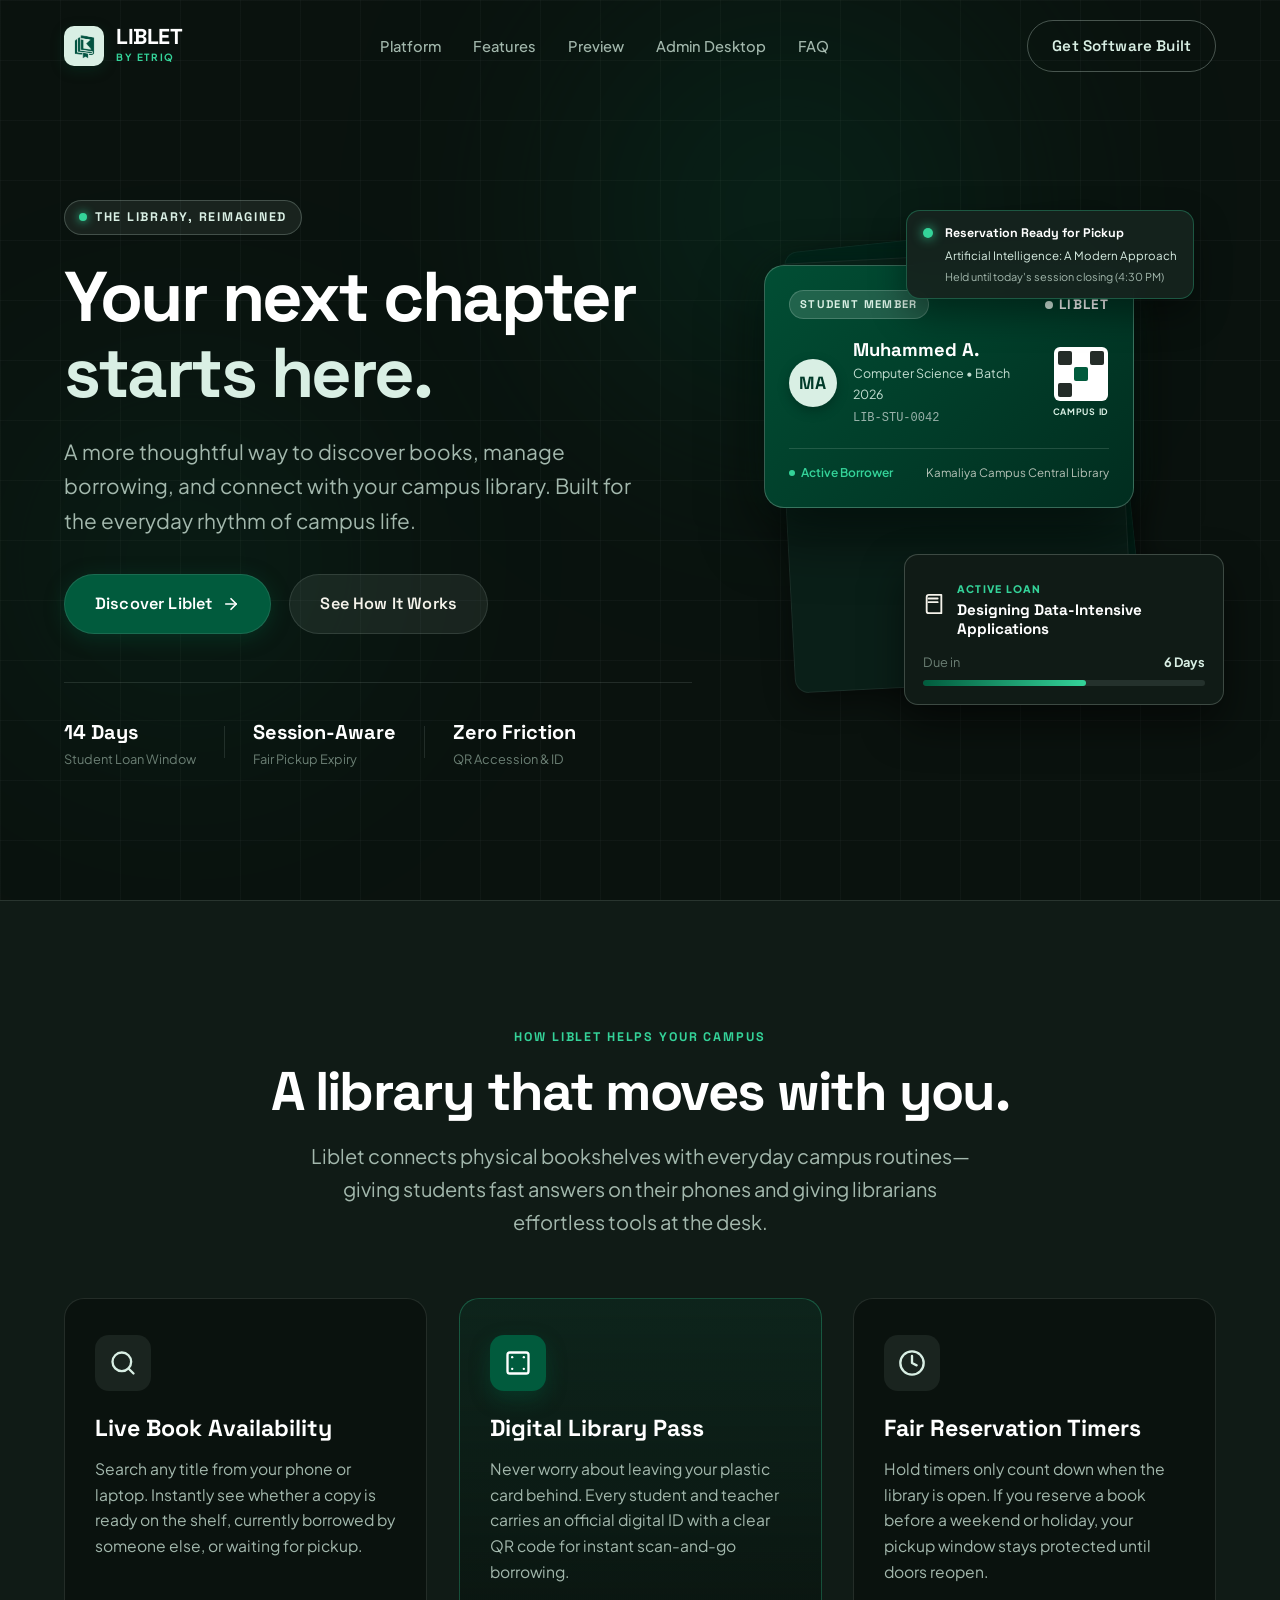
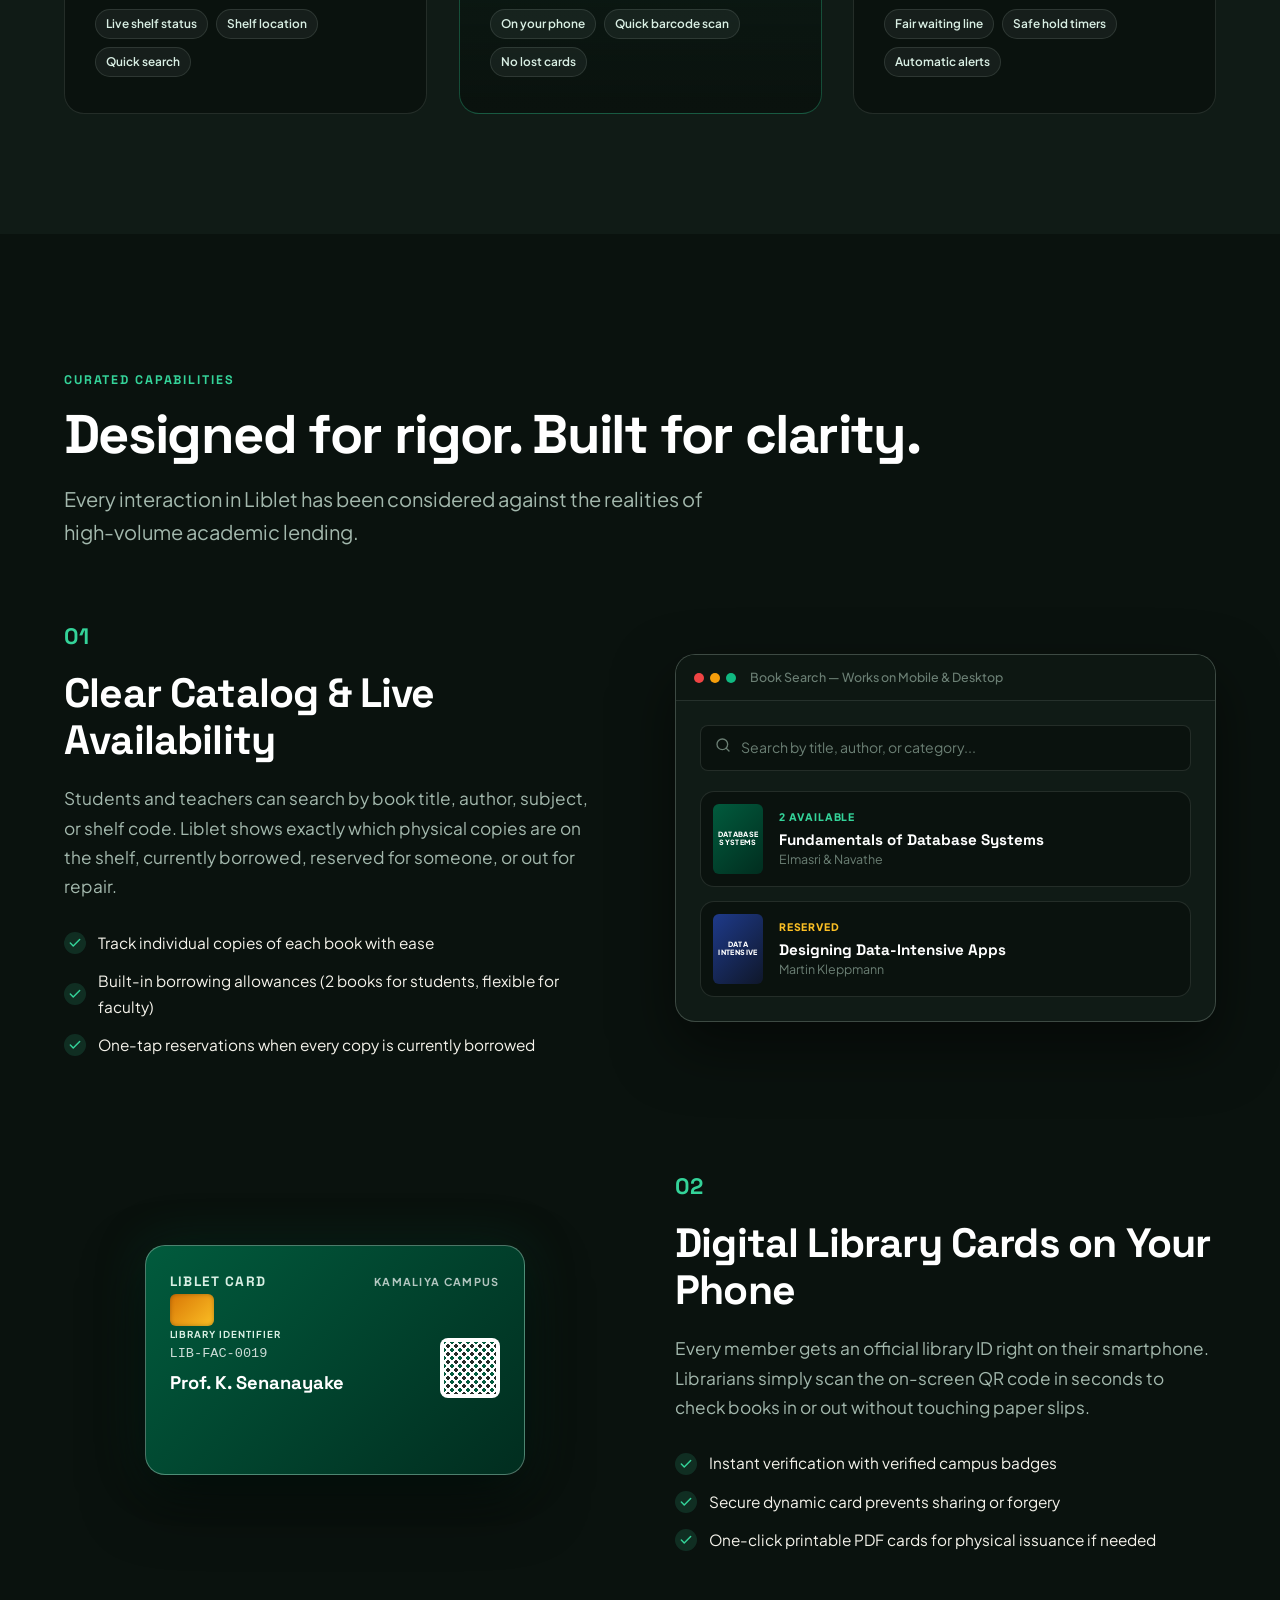
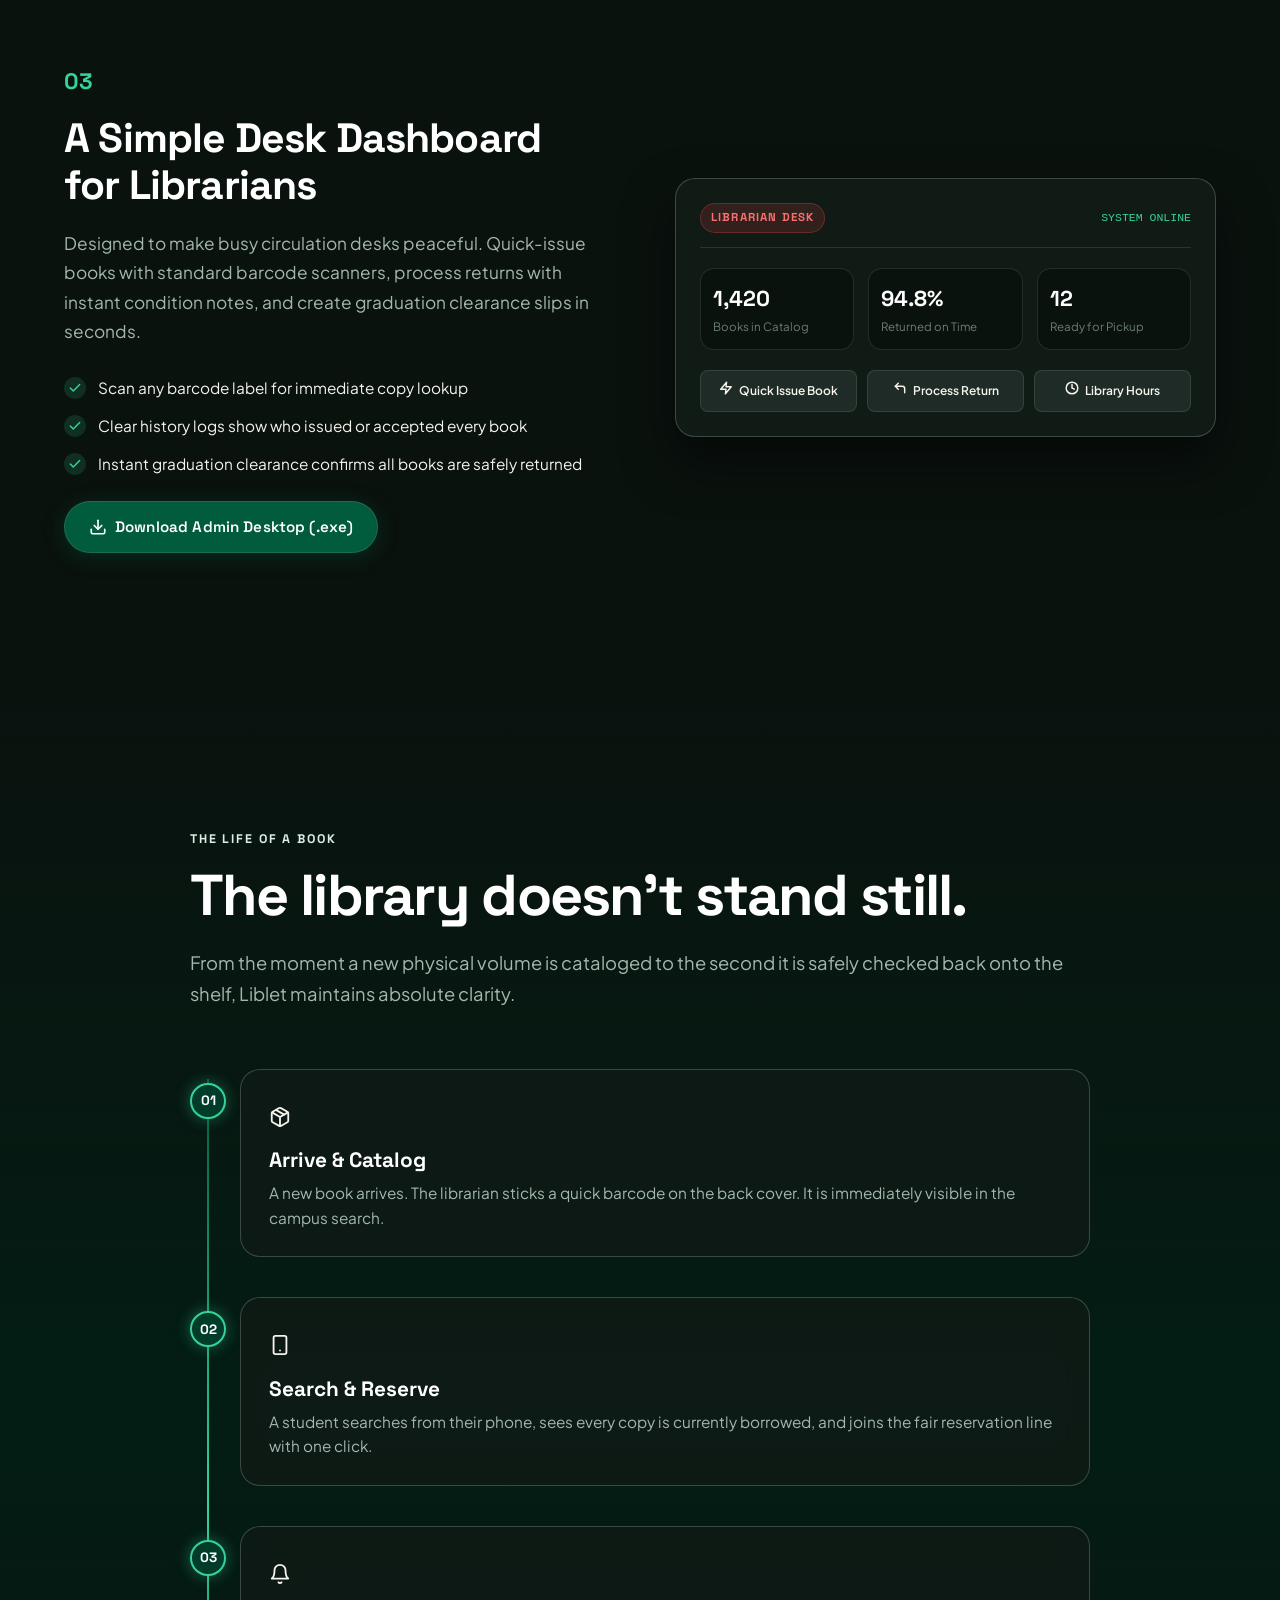
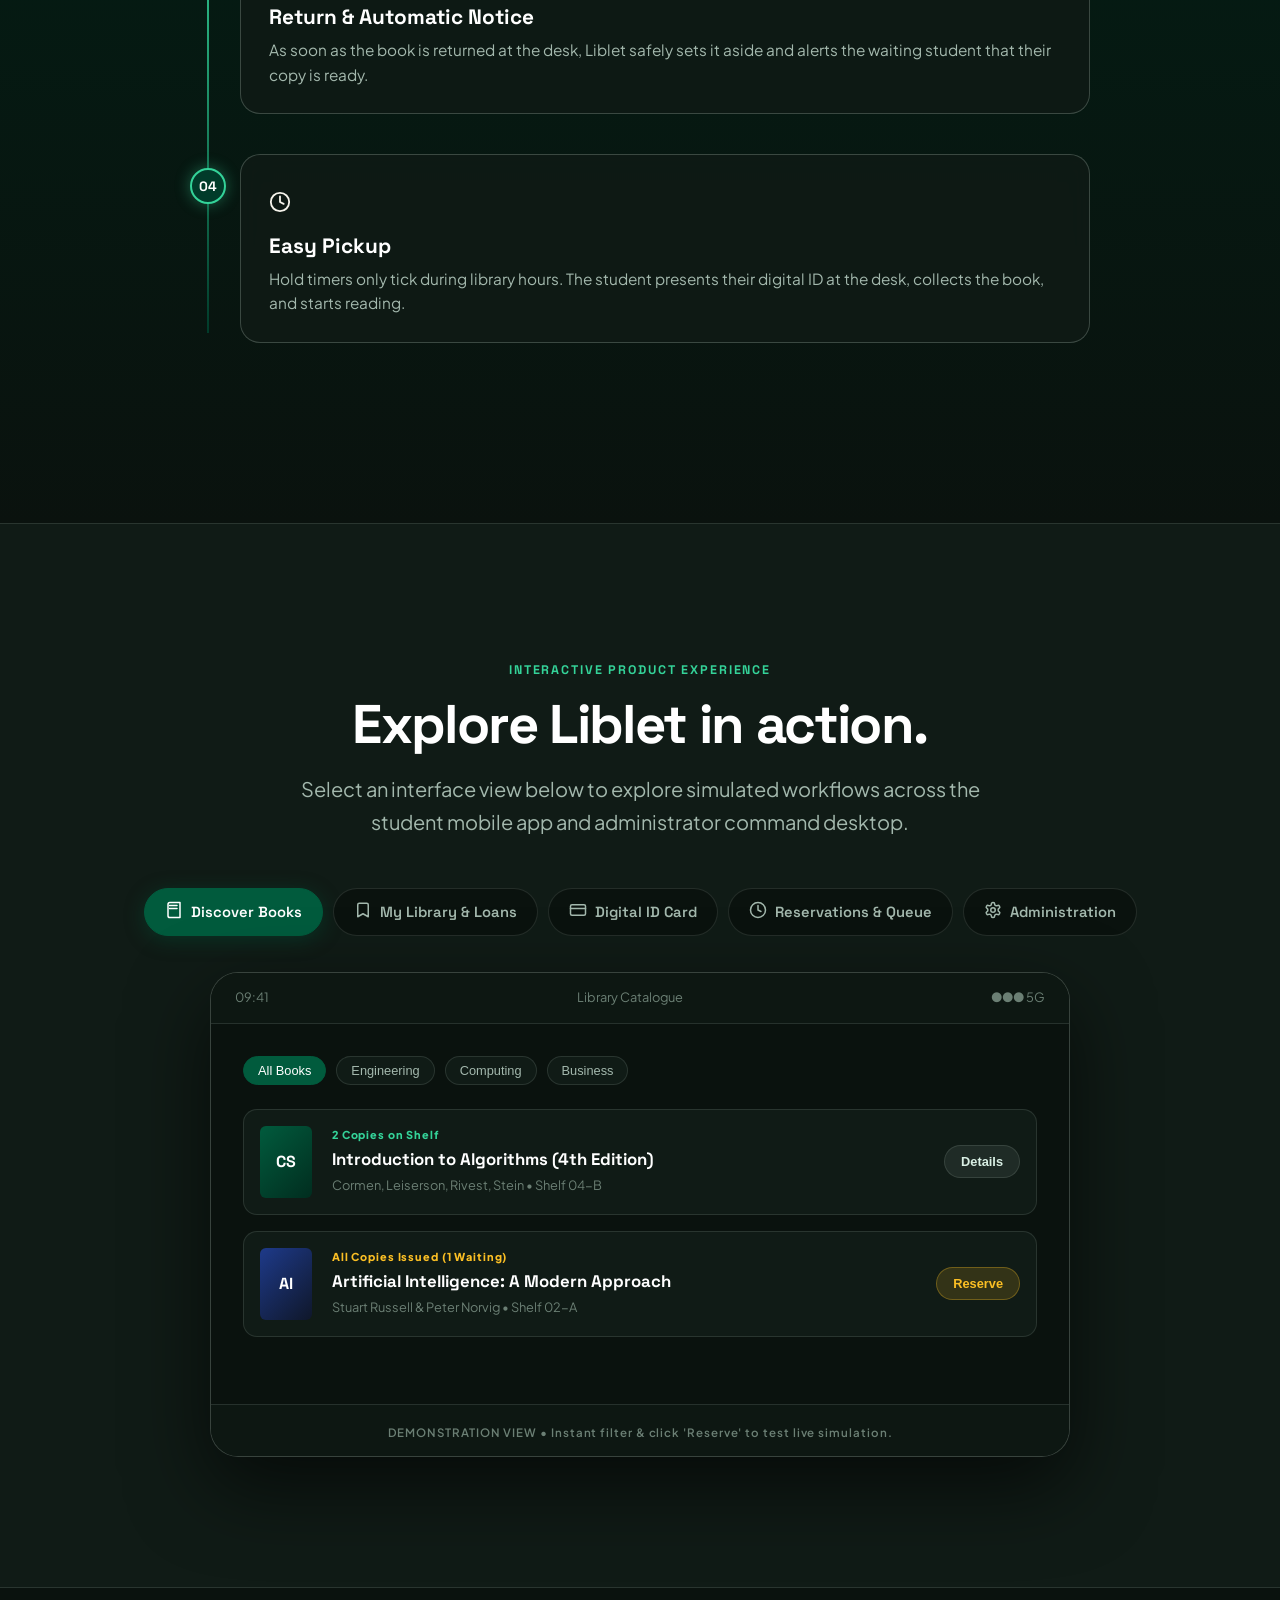
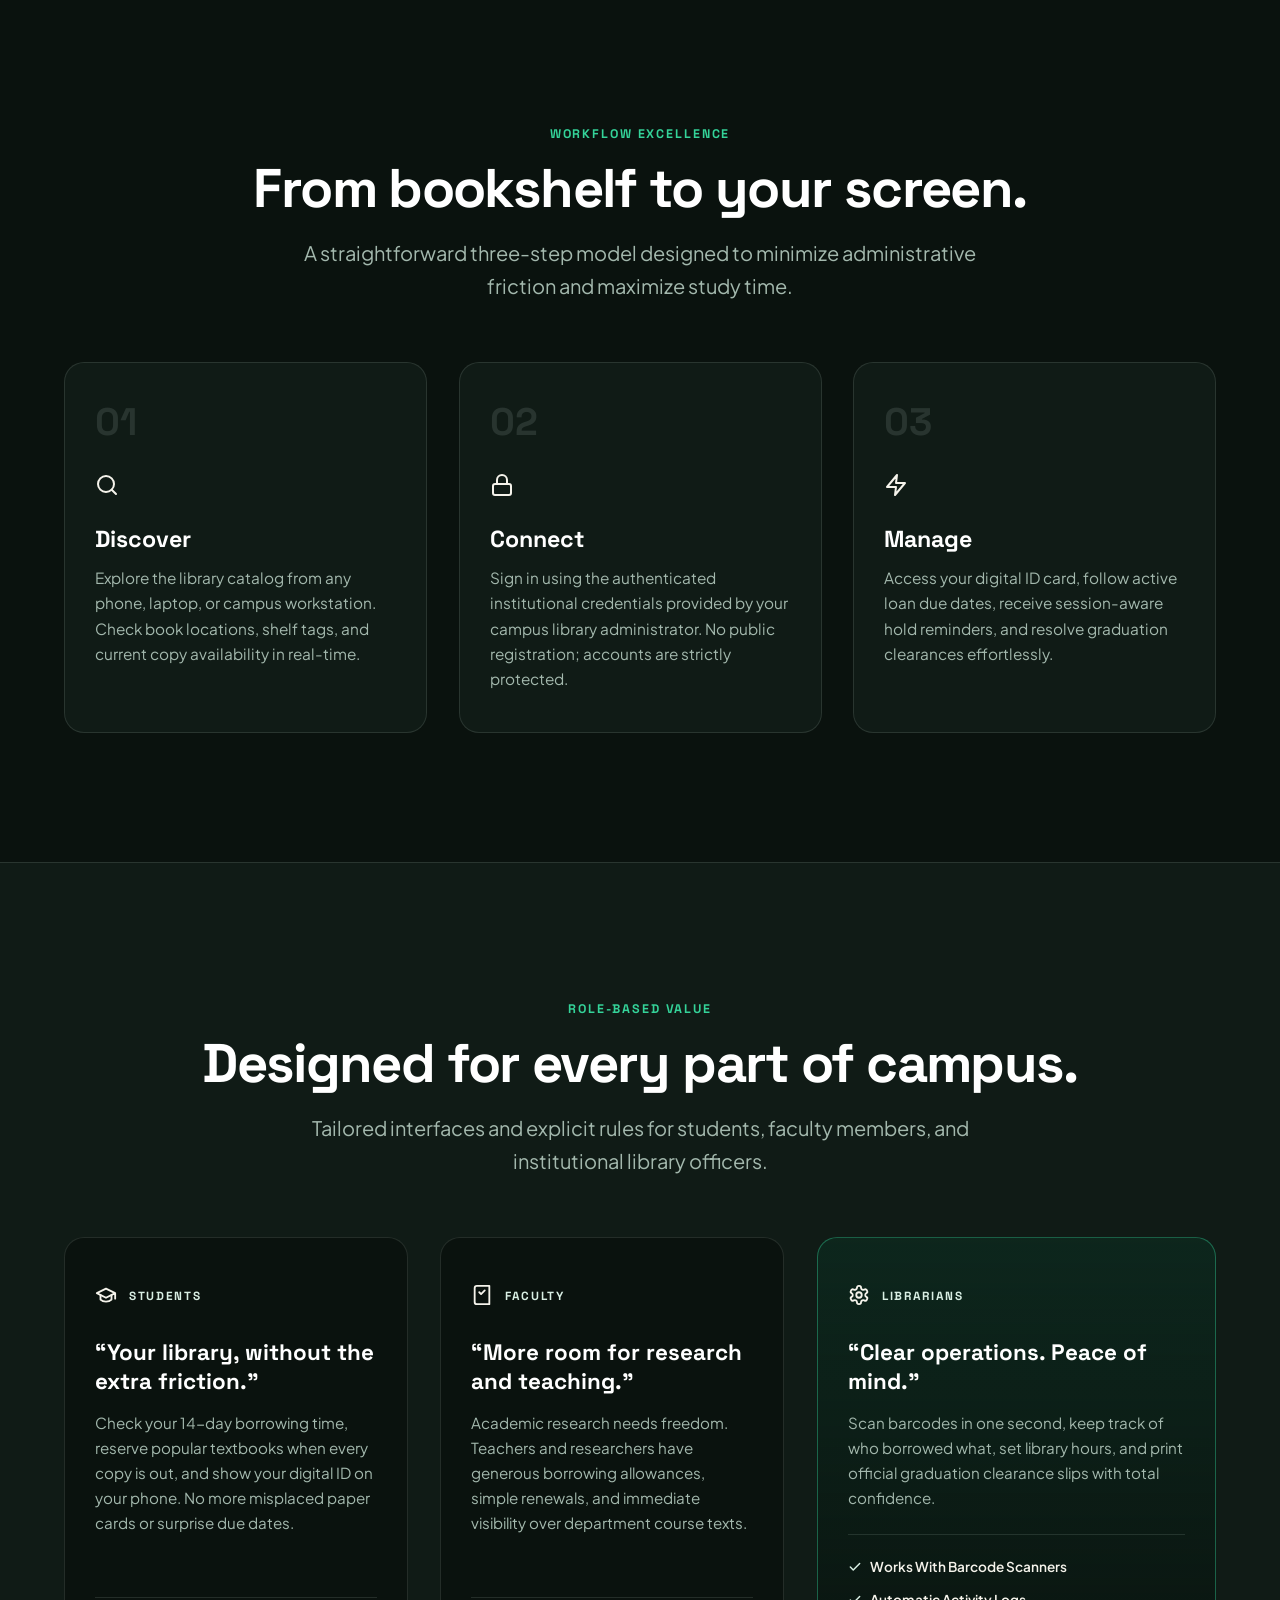
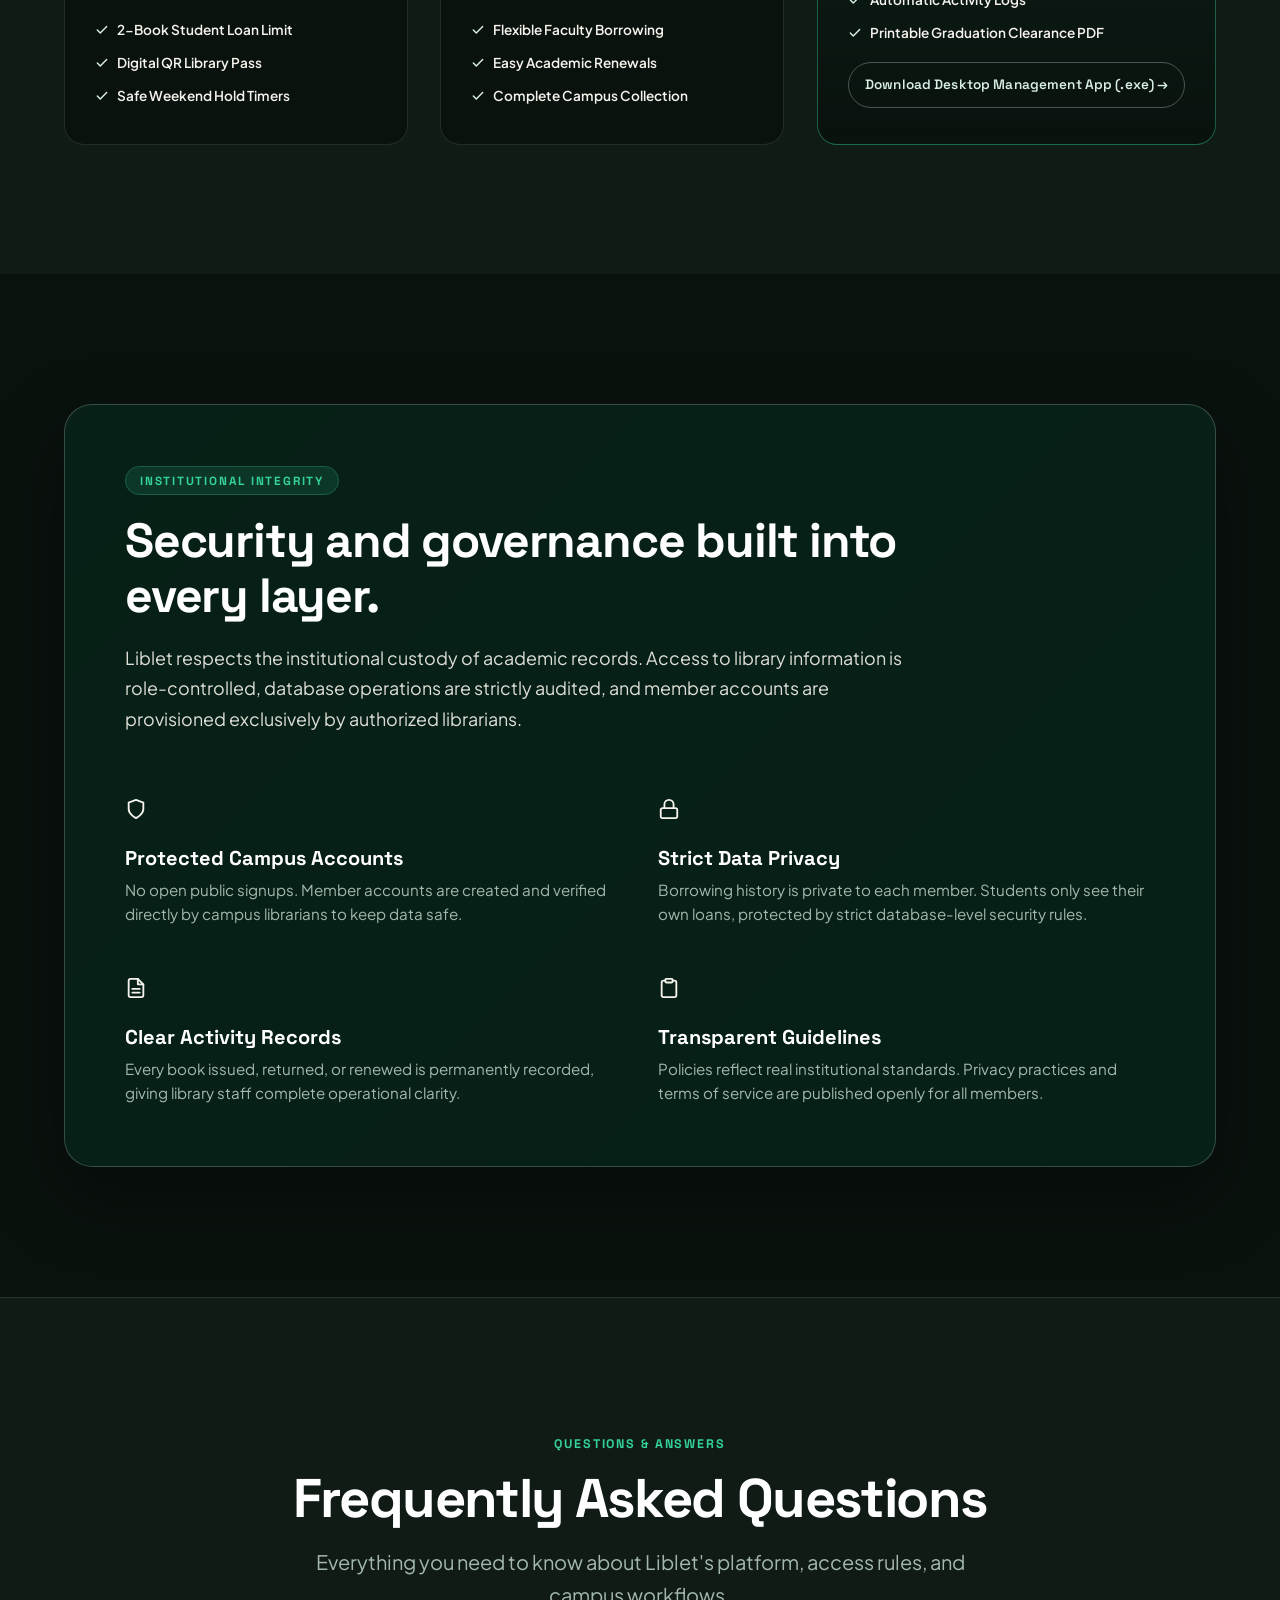
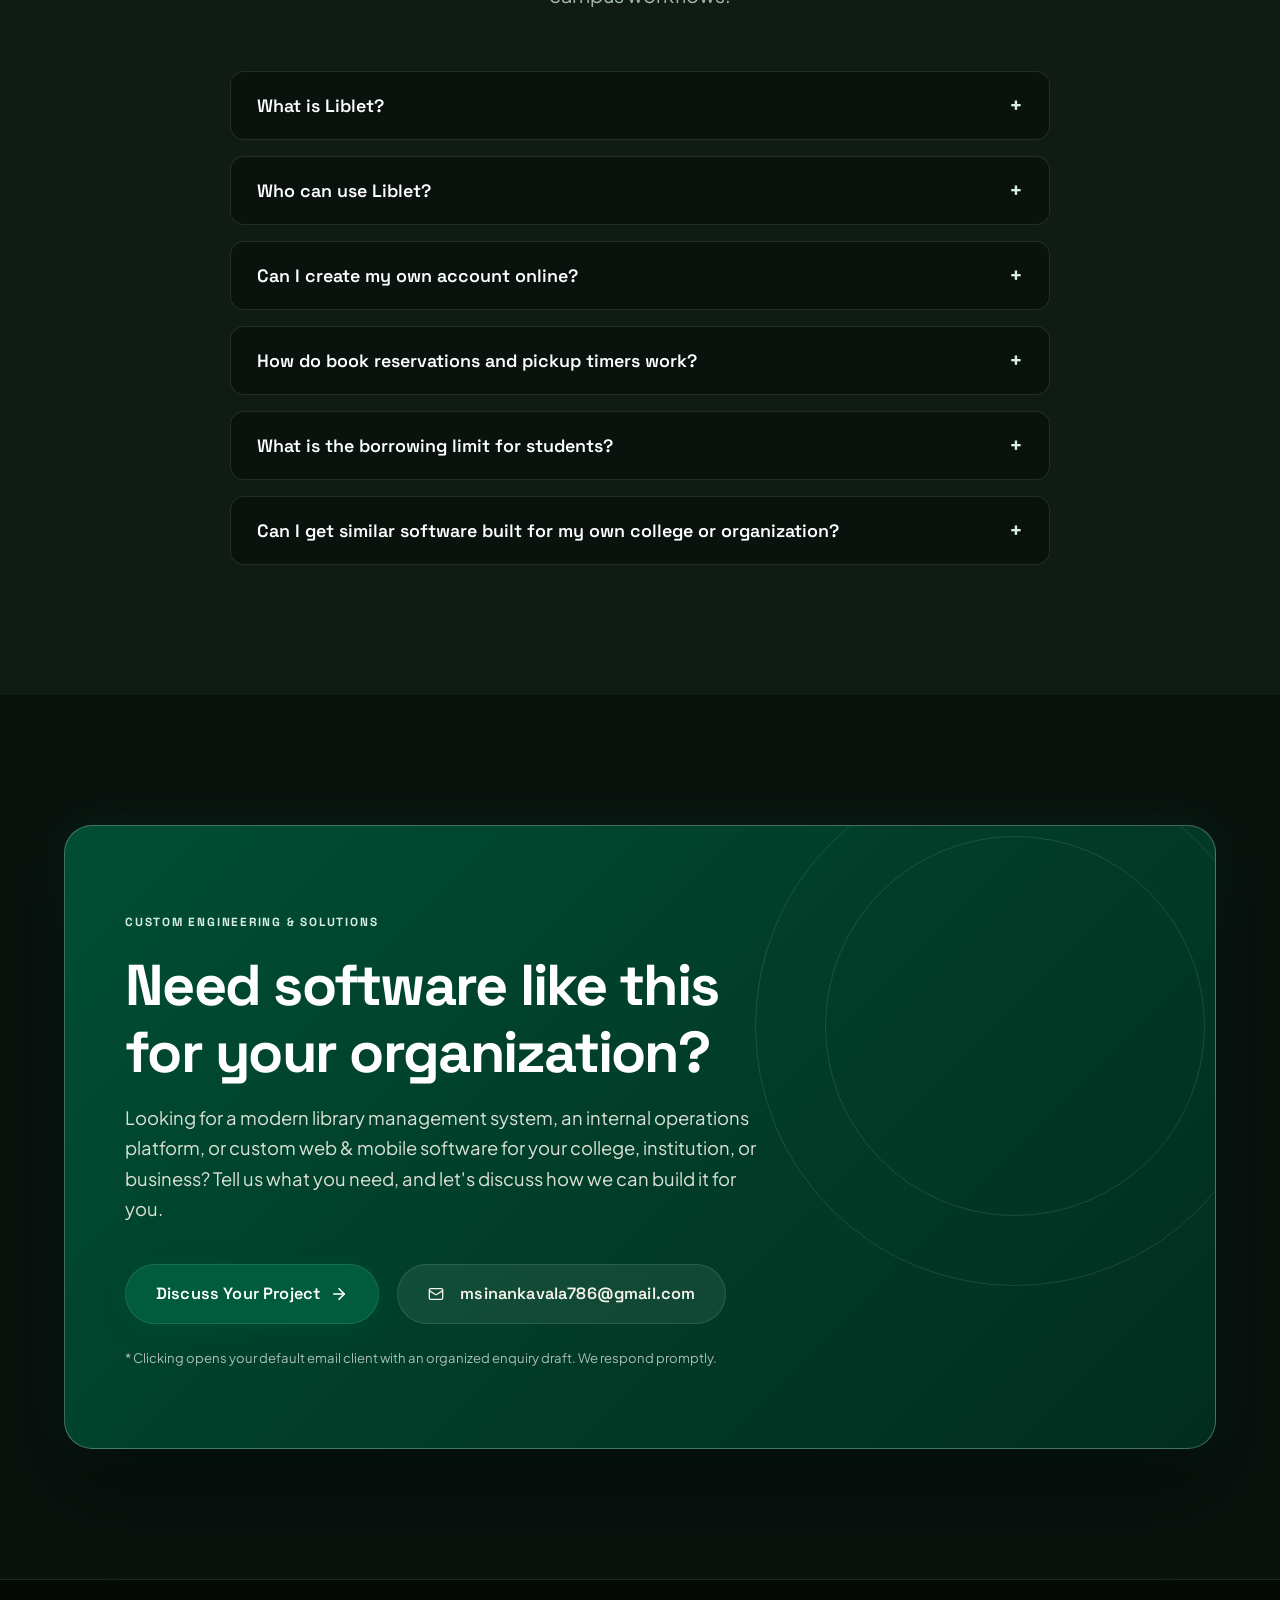
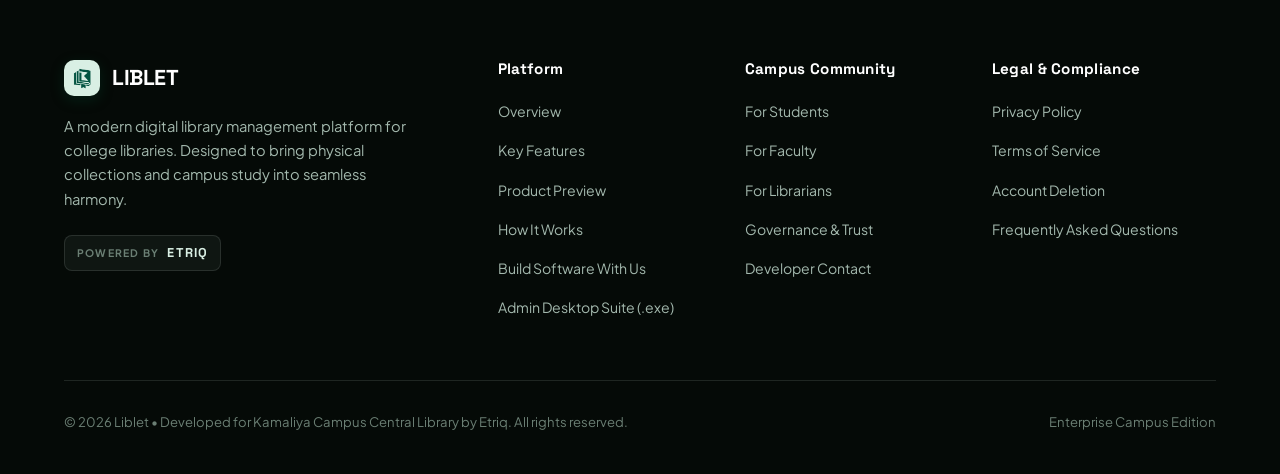
==== commit 94a870a5: "feat: complete Liblet website rebrand and update Windows download" ====
--- a/index.html
+++ b/index.html
@@ -3,14 +3,14 @@
 <head>
   <meta charset="UTF-8">
   <meta name="viewport" content="width=device-width, initial-scale=1.0">
-  <title>Libby — Your Campus Library, Reimagined</title>
-  <meta name="description" content="Libby modernizes campus library operations with digital book discovery, real-time circulation, digital library cards, and administrative control. Built by Etriq.">
+  <title>Liblet — Your Campus Library, Reimagined</title>
+  <meta name="description" content="Liblet modernizes campus library operations with digital book discovery, real-time circulation, digital library cards, and administrative control. Built by Etriq.">
   <meta name="theme-color" content="#013B2A">
-  <link rel="canonical" href="https://libby.etriq.online/">
-  <meta property="og:title" content="Libby — Your Campus Library, Reimagined">
+  <link rel="canonical" href="https://liblet.etriq.online/">
+  <meta property="og:title" content="Liblet — Your Campus Library, Reimagined">
   <meta property="og:description" content="A more thoughtful way to discover books, manage borrowing, and connect with your campus library.">
   <meta property="og:type" content="website">
-  <meta property="og:url" content="https://libby.etriq.online/">
+  <meta property="og:url" content="https://liblet.etriq.online/">
   <meta property="og:image" content="assets/libby_logo.png">
 
   <!-- Favicon / Web Tab Icon -->
@@ -32,12 +32,12 @@
   <!-- Global Header & Sticky Navigation -->
   <header class="site-header" id="navbar">
     <div class="nav-container">
-      <a href="#" class="brand-link" aria-label="Libby Home">
+      <a href="#" class="brand-link" aria-label="Liblet Home">
         <div class="brand-icon-wrap">
-          <img src="assets/libby_logo.png" alt="Libby Logo" class="brand-logo" width="28" height="28">
+          <img src="assets/libby_logo.png" alt="Liblet Logo" class="brand-logo" width="28" height="28">
         </div>
         <div class="brand-text-block">
-          <span class="brand-name">LIBBY</span>
+          <span class="brand-name">LIBLET</span>
           <span class="brand-tagline">BY ETRIQ</span>
         </div>
       </a>
@@ -111,7 +111,7 @@
 
           <div class="hero-cta-group" data-reveal="fade-up" data-delay="300">
             <a href="#showcase" class="btn btn-primary btn-large">
-              <span>Discover Libby</span>
+              <span>Discover Liblet</span>
               <svg class="arrow-icon" width="18" height="18" viewBox="0 0 24 24" fill="none" stroke="currentColor" stroke-width="2.2" stroke-linecap="round" stroke-linejoin="round"><path d="M5 12h14"></path><path d="m12 5 7 7-7 7"></path></svg>
             </a>
             <a href="#how-it-works" class="btn btn-secondary btn-large">
@@ -148,7 +148,7 @@
                 <div class="id-badge">STUDENT MEMBER</div>
                 <div class="id-brand">
                   <span class="id-logo-dot"></span>
-                  <span class="id-logo-text">LIBBY</span>
+                  <span class="id-logo-text">LIBLET</span>
                 </div>
               </div>
               <div class="id-card-body">
@@ -220,10 +220,10 @@
     <section class="overview-section" id="overview">
       <div class="container">
         <div class="section-heading text-center" data-reveal="fade-up">
-          <span class="section-kicker">HOW LIBBY HELPS YOUR CAMPUS</span>
+          <span class="section-kicker">HOW LIBLET HELPS YOUR CAMPUS</span>
           <h2 class="section-title">A library that moves with you.</h2>
           <p class="section-lead">
-            Libby connects physical bookshelves with everyday campus routines—giving students fast answers on their phones and giving librarians effortless tools at the desk.
+            Liblet connects physical bookshelves with everyday campus routines—giving students fast answers on their phones and giving librarians effortless tools at the desk.
           </p>
         </div>
 
@@ -285,7 +285,7 @@
         <div class="section-heading" data-reveal="fade-up">
           <span class="section-kicker">CURATED CAPABILITIES</span>
           <h2 class="section-title">Designed for rigor. Built for clarity.</h2>
-          <p class="section-lead">Every interaction in Libby has been considered against the realities of high-volume academic lending.</p>
+          <p class="section-lead">Every interaction in Liblet has been considered against the realities of high-volume academic lending.</p>
         </div>
 
         <div class="feature-layout-container">
@@ -296,7 +296,7 @@
               <div class="feature-num">01</div>
               <h3 class="feature-title">Clear Catalog & Live Availability</h3>
               <p class="feature-description">
-                Students and teachers can search by book title, author, subject, or shelf code. Libby shows exactly which physical copies are on the shelf, currently borrowed, reserved for someone, or out for repair.
+                Students and teachers can search by book title, author, subject, or shelf code. Liblet shows exactly which physical copies are on the shelf, currently borrowed, reserved for someone, or out for repair.
               </p>
               <ul class="feature-bullet-list">
                 <li><span class="check-icon"><svg width="14" height="14" viewBox="0 0 24 24" fill="none" stroke="currentColor" stroke-width="2.5" stroke-linecap="round" stroke-linejoin="round"><path d="M20 6 9 17l-5-5"></path></svg></span> Track individual copies of each book with ease</li>
@@ -363,7 +363,7 @@
                 <div class="card-flipper-container">
                   <div class="card-side front-side">
                     <div class="card-emblem-row">
-                      <span class="emblem-libby">LIBBY CARD</span>
+                      <span class="emblem-libby">LIBLET CARD</span>
                       <span class="emblem-college">KAMALIYA CAMPUS</span>
                     </div>
                     <div class="card-chip-graphic"></div>
@@ -457,7 +457,7 @@
           <span class="section-kicker light">THE LIFE OF A BOOK</span>
           <h2 class="narrative-headline">The library doesn't stand still.</h2>
           <p class="narrative-intro">
-            From the moment a new physical volume is cataloged to the second it is safely checked back onto the shelf, Libby maintains absolute clarity.
+            From the moment a new physical volume is cataloged to the second it is safely checked back onto the shelf, Liblet maintains absolute clarity.
           </p>
 
           <div class="narrative-track">
@@ -491,7 +491,7 @@
                   <svg width="22" height="22" viewBox="0 0 24 24" fill="none" stroke="currentColor" stroke-width="2" stroke-linecap="round" stroke-linejoin="round"><path d="M6 8a6 6 0 0 1 12 0c0 7 3 9 3 9H3s3-2 3-9"></path><path d="M10.3 21a1.94 1.94 0 0 0 3.4 0"></path></svg>
                 </div>
                 <h4 class="milestone-title">Return & Automatic Notice</h4>
-                <p class="milestone-text">As soon as the book is returned at the desk, Libby safely sets it aside and alerts the waiting student that their copy is ready.</p>
+                <p class="milestone-text">As soon as the book is returned at the desk, Liblet safely sets it aside and alerts the waiting student that their copy is ready.</p>
               </div>
             </div>
             <!-- Step 4 -->
@@ -515,7 +515,7 @@
       <div class="container">
         <div class="section-heading text-center" data-reveal="fade-up">
           <span class="section-kicker">INTERACTIVE PRODUCT EXPERIENCE</span>
-          <h2 class="section-title">Explore Libby in action.</h2>
+          <h2 class="section-title">Explore Liblet in action.</h2>
           <p class="section-lead">Select an interface view below to explore simulated workflows across the student mobile app and administrator command desktop.</p>
         </div>
 
@@ -728,7 +728,7 @@
             <div class="showcase-panel" id="panel-admin" role="tabpanel" aria-labelledby="tab-admin">
               <div class="interactive-screen-frame desktop-aspect">
                 <div class="screen-top-bar admin-dark">
-                  <span class="screen-title">Libby Administrative Command — Kamaliya Campus</span>
+                  <span class="screen-title">Liblet Administrative Command — Kamaliya Campus</span>
                   <span class="screen-status-green">● DATABASE HEALTHY</span>
                 </div>
                 <div class="screen-body-content admin-grid">
@@ -905,7 +905,7 @@
           </div>
           <h2 class="trust-title">Security and governance built into every layer.</h2>
           <p class="trust-desc">
-            Libby respects the institutional custody of academic records. Access to library information is role-controlled, database operations are strictly audited, and member accounts are provisioned exclusively by authorized librarians.
+            Liblet respects the institutional custody of academic records. Access to library information is role-controlled, database operations are strictly audited, and member accounts are provisioned exclusively by authorized librarians.
           </p>
 
           <div class="trust-points-grid">
@@ -948,28 +948,28 @@
         <div class="section-heading text-center" data-reveal="fade-up">
           <span class="section-kicker">QUESTIONS & ANSWERS</span>
           <h2 class="section-title">Frequently Asked Questions</h2>
-          <p class="section-lead">Everything you need to know about Libby's platform, access rules, and campus workflows.</p>
+          <p class="section-lead">Everything you need to know about Liblet's platform, access rules, and campus workflows.</p>
         </div>
 
         <div class="faq-accordion" data-reveal="fade-up" data-delay="100">
           
           <div class="faq-item">
             <button class="faq-question" aria-expanded="false">
-              <span>What is Libby?</span>
+              <span>What is Liblet?</span>
               <span class="faq-toggle-icon">+</span>
             </button>
             <div class="faq-answer">
-              <p>Libby is a clean, modern digital library platform built for colleges and campuses. It lets students search books in real-time, carry a digital library pass on their phones, and reserve books safely, while giving librarians simple tools to manage lending at the front desk.</p>
+              <p>Liblet is a clean, modern digital library platform built for colleges and campuses. It lets students search books in real-time, carry a digital library pass on their phones, and reserve books safely, while giving librarians simple tools to manage lending at the front desk.</p>
             </div>
           </div>
 
           <div class="faq-item">
             <button class="faq-question" aria-expanded="false">
-              <span>Who can use Libby?</span>
+              <span>Who can use Liblet?</span>
               <span class="faq-toggle-icon">+</span>
             </button>
             <div class="faq-answer">
-              <p>Libby is used by enrolled students, teachers, and authorized library staff at partner institutions, starting with Kamaliya Campus Central Library.</p>
+              <p>Liblet is used by enrolled students, teachers, and authorized library staff at partner institutions, starting with Kamaliya Campus Central Library.</p>
             </div>
           </div>
 
@@ -1009,7 +1009,7 @@
               <span class="faq-toggle-icon">+</span>
             </button>
             <div class="faq-answer">
-              <p>Yes. If you need a library management platform, a student operations portal, or custom software for your organization, reach out directly at <a href="mailto:msinankavala786@gmail.com?subject=Software%20Development%20Enquiry%20%E2%80%94%20Libby%20Website" style="color: var(--color-mint); text-decoration: underline;">msinankavala786@gmail.com</a>. We would love to discuss your requirements and build a tailored solution.</p>
+              <p>Yes. If you need a library management platform, a student operations portal, or custom software for your organization, reach out directly at <a href="mailto:msinankavala786@gmail.com?subject=Software%20Development%20Enquiry%20%E2%80%94%20Liblet%20Website" style="color: var(--color-mint); text-decoration: underline;">msinankavala786@gmail.com</a>. We would love to discuss your requirements and build a tailored solution.</p>
             </div>
           </div>
 
@@ -1028,11 +1028,11 @@
               Looking for a modern library management system, an internal operations platform, or custom web & mobile software for your college, institution, or business? Tell us what you need, and let's discuss how we can build it for you.
             </p>
             <div class="cta-btn-group">
-              <a href="mailto:msinankavala786@gmail.com?subject=Software%20Development%20Enquiry%20%E2%80%94%20Libby%20Website&body=Hi%20Sinan%2C%0A%0AI%20visited%20the%20Libby%20website%20and%20would%20like%20to%20discuss%20building%20software%20for%20our%20organization.%0A%0A%E2%80%A2%20Name%3A%20%0A%E2%80%A2%20Organization%20%2F%20Institution%3A%20%0A%E2%80%A2%20Type%20of%20software%20needed%3A%20%0A%E2%80%A2%20Key%20requirements%20or%20timeline%3A%20%0A%E2%80%A2%20Preferred%20way%20to%20continue%20discussion%20(Email%2FPhone%2FMeeting)%3A%20%0A%0AThank%20you!" class="btn btn-primary btn-large">
+              <a href="mailto:msinankavala786@gmail.com?subject=Software%20Development%20Enquiry%20%E2%80%94%20Liblet%20Website&body=Hi%20Sinan%2C%0A%0AI%20visited%20the%20Liblet%20website%20and%20would%20like%20to%20discuss%20building%20software%20for%20our%20organization.%0A%0A%E2%80%A2%20Name%3A%20%0A%E2%80%A2%20Organization%20%2F%20Institution%3A%20%0A%E2%80%A2%20Type%20of%20software%20needed%3A%20%0A%E2%80%A2%20Key%20requirements%20or%20timeline%3A%20%0A%E2%80%A2%20Preferred%20way%20to%20continue%20discussion%20(Email%2FPhone%2FMeeting)%3A%20%0A%0AThank%20you!" class="btn btn-primary btn-large">
                 <span>Discuss Your Project</span>
                 <svg width="18" height="18" viewBox="0 0 24 24" fill="none" stroke="currentColor" stroke-width="2.2" stroke-linecap="round" stroke-linejoin="round"><path d="M5 12h14"></path><path d="m12 5 7 7-7 7"></path></svg>
               </a>
-              <a href="mailto:msinankavala786@gmail.com?subject=Software%20Development%20Enquiry%20%E2%80%94%20Libby%20Website" class="btn btn-secondary btn-large">
+              <a href="mailto:msinankavala786@gmail.com?subject=Software%20Development%20Enquiry%20%E2%80%94%20Liblet%20Website" class="btn btn-secondary btn-large">
                 <svg width="16" height="16" viewBox="0 0 24 24" fill="none" stroke="currentColor" stroke-width="2" stroke-linecap="round" stroke-linejoin="round" style="margin-right: 6px;"><rect width="20" height="16" x="2" y="4" rx="2"></rect><path d="m22 7-8.97 5.7a1.94 1.94 0 0 1-2.06 0L2 7"></path></svg>
                 <span>msinankavala786@gmail.com</span>
               </a>
@@ -1059,9 +1059,9 @@
         <div class="footer-brand-col">
           <div class="brand-link footer-brand">
             <div class="brand-icon-wrap" style="width: 36px; height: 36px;">
-              <img src="assets/libby_logo.png" alt="Libby" width="24" height="24" class="brand-logo">
-            </div>
-            <span class="brand-name">LIBBY</span>
+              <img src="assets/libby_logo.png" alt="Liblet" width="24" height="24" class="brand-logo">
+            </div>
+            <span class="brand-name">LIBLET</span>
           </div>
           <p class="footer-brand-desc">
             A modern digital library management platform for college libraries. Designed to bring physical collections and campus study into seamless harmony.
@@ -1092,7 +1092,7 @@
             <li><a href="#campus">For Faculty</a></li>
             <li><a href="#campus">For Librarians</a></li>
             <li><a href="#trust">Governance & Trust</a></li>
-            <li><a href="mailto:msinankavala786@gmail.com?subject=Software%20Development%20Enquiry%20%E2%80%94%20Libby%20Website">Developer Contact</a></li>
+            <li><a href="mailto:msinankavala786@gmail.com?subject=Software%20Development%20Enquiry%20%E2%80%94%20Liblet%20Website">Developer Contact</a></li>
           </ul>
         </div>
 
@@ -1109,7 +1109,7 @@
 
       <div class="footer-bottom-row">
         <p class="copyright-text">
-          &copy; 2026 Libby • Developed for Kamaliya Campus Central Library by Etriq. All rights reserved.
+          &copy; 2026 Liblet • Developed for Kamaliya Campus Central Library by Etriq. All rights reserved.
         </p>
         <div class="footer-compliance-text">
           <span>Enterprise Campus Edition</span>
